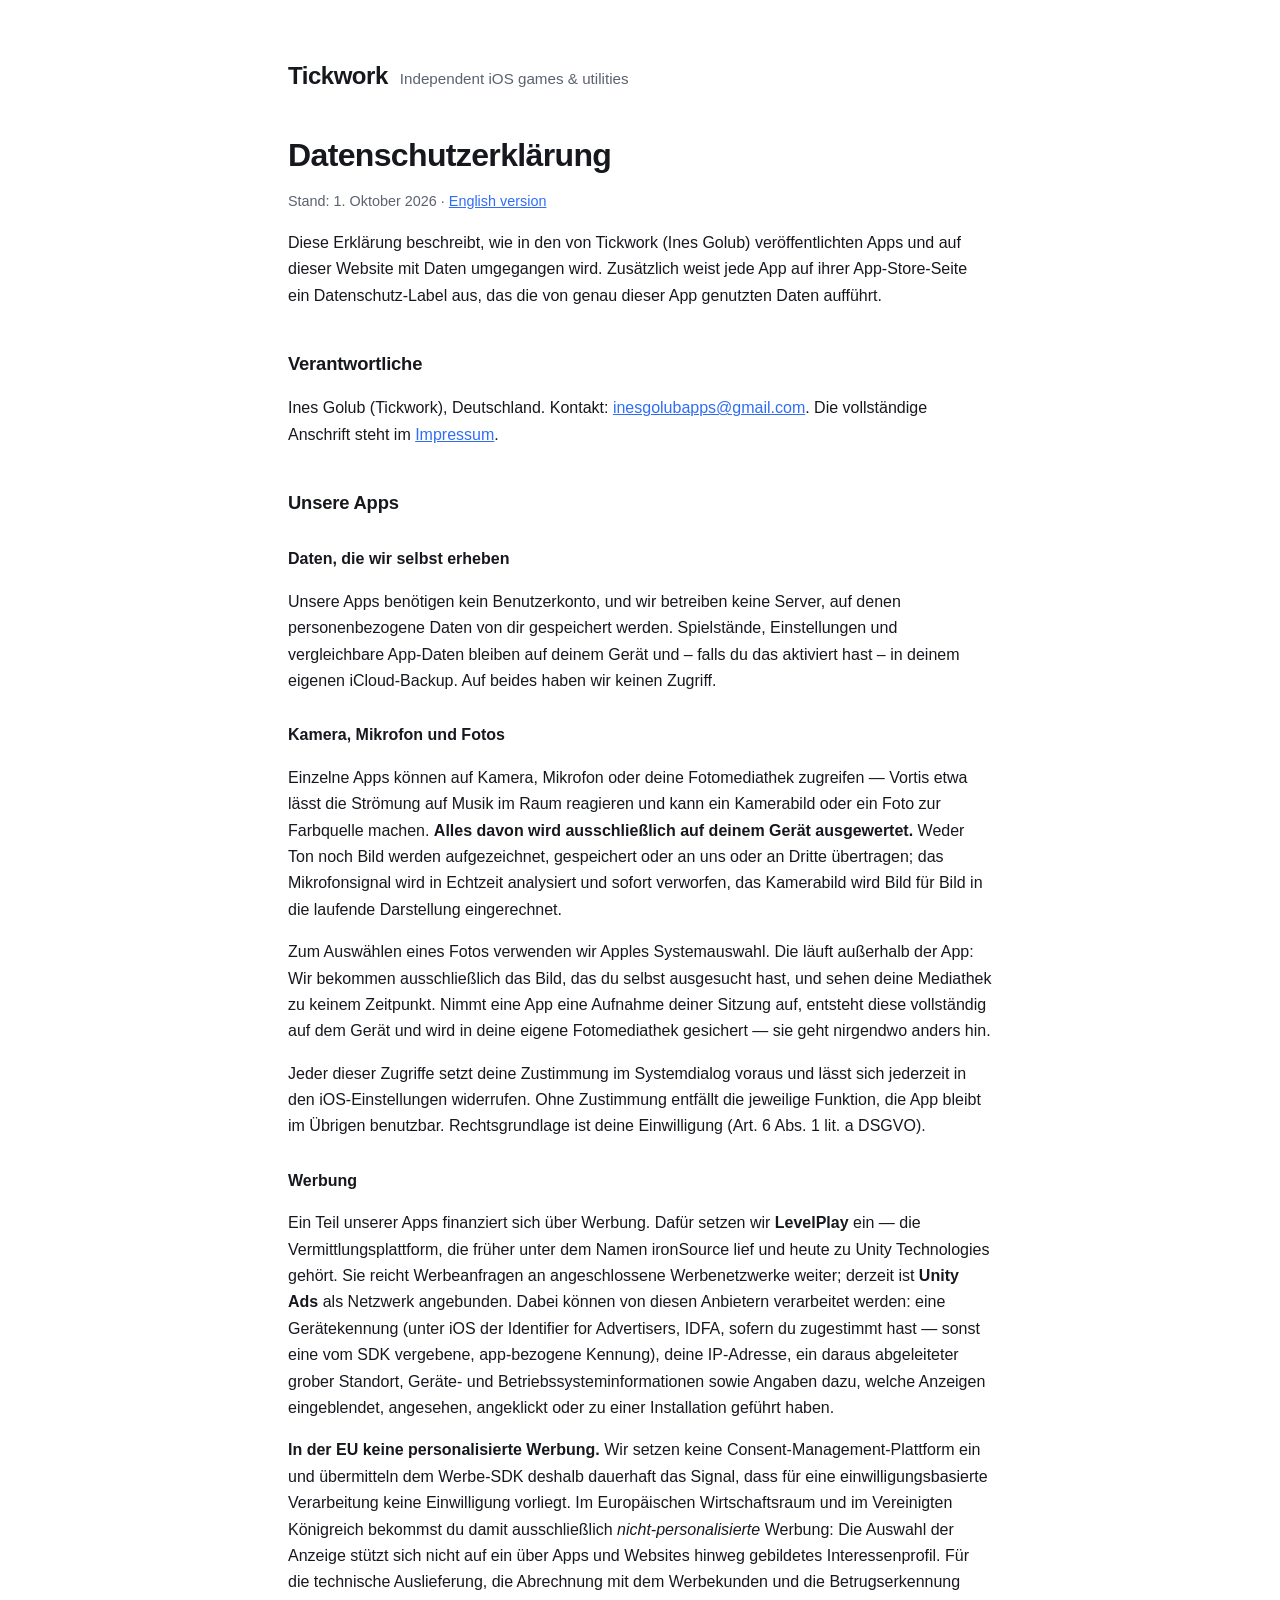
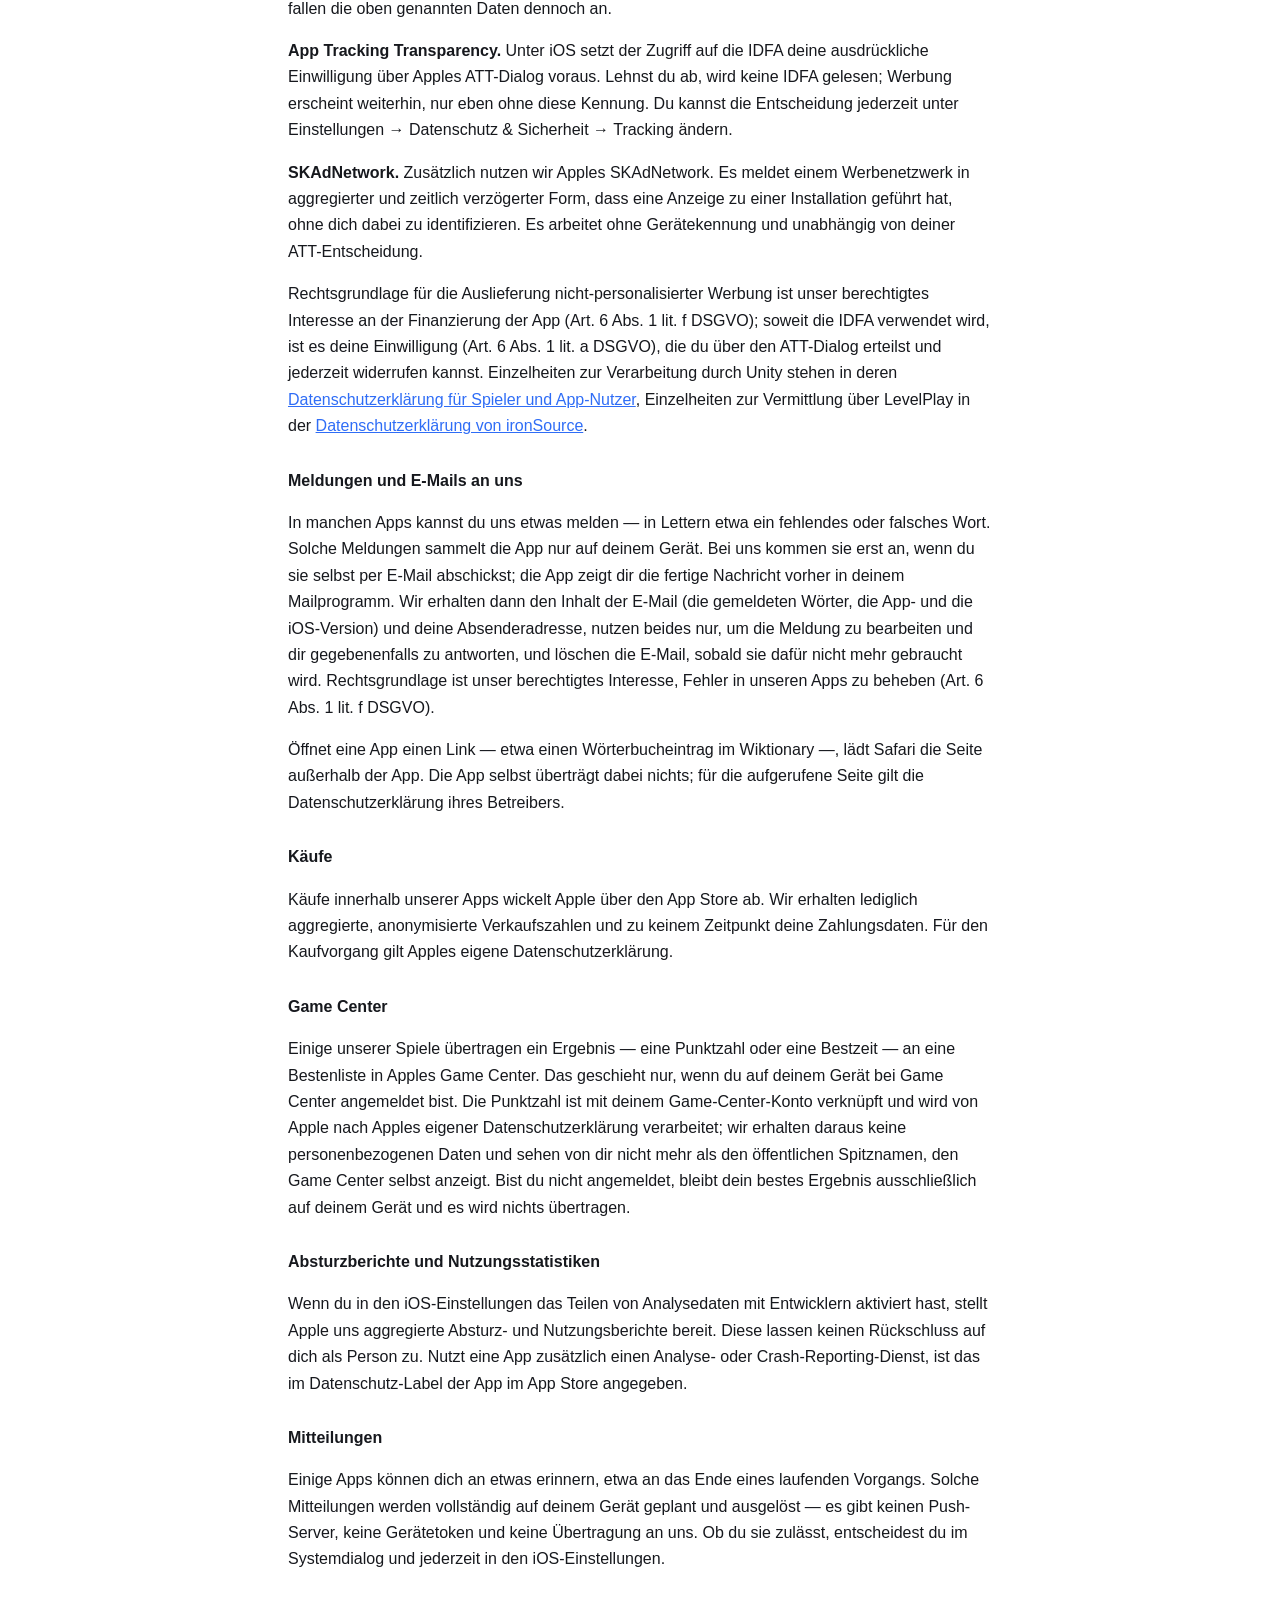
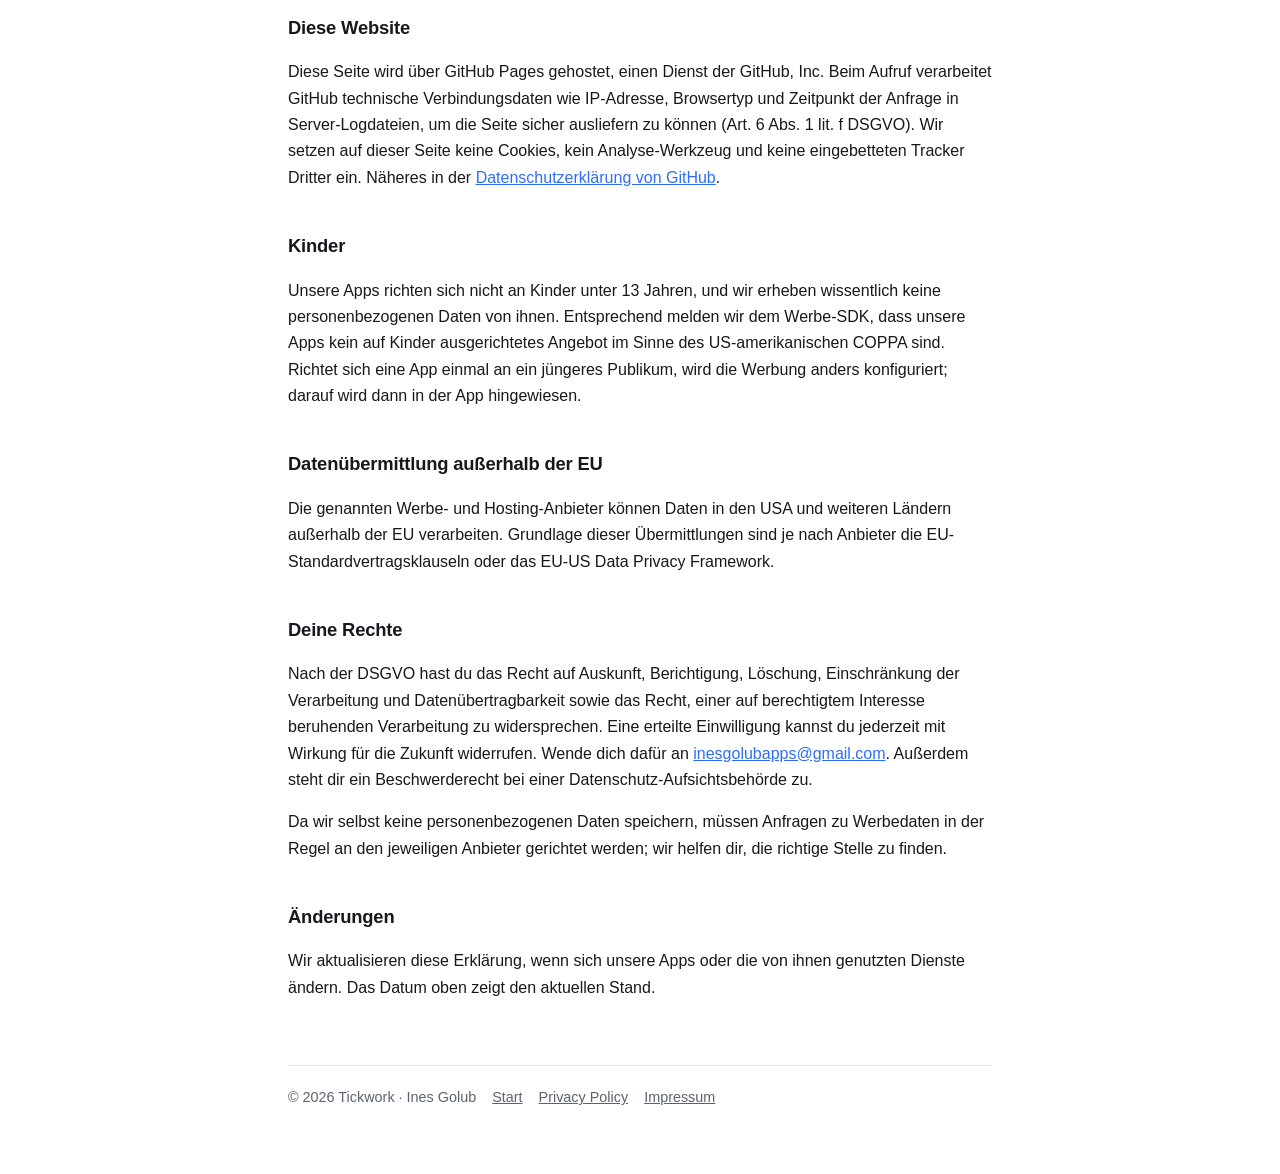
==== datenschutz.html @ ad18dad4 "Datenschutz: Strudel heisst im Store Vortis Co-Authored-By: Claude Opus 5.5 (1M context) <noreply@an" ====
<!DOCTYPE html>
<html lang="de">
<head>
<meta charset="utf-8">
<meta name="viewport" content="width=device-width, initial-scale=1">
<title>Datenschutzerklärung — Tickwork</title>
<meta name="description" content="Wie Tickwork-Apps und diese Website mit Daten umgehen.">
<link rel="stylesheet" href="style.css">
</head>
<body>
<div class="wrap">

  <header class="site">
    <a class="mark" href="/">Tickwork</a>
    <span class="tag">Independent iOS games &amp; utilities</span>
  </header>

  <h1>Datenschutzerklärung</h1>
  <p class="updated">Stand: 1. Oktober 2026 · <a href="privacy.html">English version</a></p>

  <p>Diese Erklärung beschreibt, wie in den von Tickwork (Ines Golub) veröffentlichten Apps und auf dieser Website mit Daten umgegangen wird. Zusätzlich weist jede App auf ihrer App-Store-Seite ein Datenschutz-Label aus, das die von genau dieser App genutzten Daten aufführt.</p>

  <h2>Verantwortliche</h2>
  <p>Ines Golub (Tickwork), Deutschland. Kontakt: <a href="mailto:inesgolubapps@gmail.com">inesgolubapps@gmail.com</a>. Die vollständige Anschrift steht im <a href="impressum.html">Impressum</a>.</p>

  <h2>Unsere Apps</h2>

  <h3>Daten, die wir selbst erheben</h3>
  <p>Unsere Apps benötigen kein Benutzerkonto, und wir betreiben keine Server, auf denen personenbezogene Daten von dir gespeichert werden. Spielstände, Einstellungen und vergleichbare App-Daten bleiben auf deinem Gerät und – falls du das aktiviert hast – in deinem eigenen iCloud-Backup. Auf beides haben wir keinen Zugriff.</p>

  <h3>Kamera, Mikrofon und Fotos</h3>
  <p>Einzelne Apps können auf Kamera, Mikrofon oder deine Fotomediathek zugreifen — Vortis etwa lässt die Strömung auf Musik im Raum reagieren und kann ein Kamerabild oder ein Foto zur Farbquelle machen. <strong>Alles davon wird ausschließlich auf deinem Gerät ausgewertet.</strong> Weder Ton noch Bild werden aufgezeichnet, gespeichert oder an uns oder an Dritte übertragen; das Mikrofonsignal wird in Echtzeit analysiert und sofort verworfen, das Kamerabild wird Bild für Bild in die laufende Darstellung eingerechnet.</p>
  <p>Zum Auswählen eines Fotos verwenden wir Apples Systemauswahl. Die läuft außerhalb der App: Wir bekommen ausschließlich das Bild, das du selbst ausgesucht hast, und sehen deine Mediathek zu keinem Zeitpunkt. Nimmt eine App eine Aufnahme deiner Sitzung auf, entsteht diese vollständig auf dem Gerät und wird in deine eigene Fotomediathek gesichert — sie geht nirgendwo anders hin.</p>
  <p>Jeder dieser Zugriffe setzt deine Zustimmung im Systemdialog voraus und lässt sich jederzeit in den iOS-Einstellungen widerrufen. Ohne Zustimmung entfällt die jeweilige Funktion, die App bleibt im Übrigen benutzbar. Rechtsgrundlage ist deine Einwilligung (Art. 6 Abs. 1 lit. a DSGVO).</p>

  <h3>Werbung</h3>
  <p>Ein Teil unserer Apps finanziert sich über Werbung. Dafür setzen wir <strong>LevelPlay</strong> ein — die Vermittlungsplattform, die früher unter dem Namen ironSource lief und heute zu Unity Technologies gehört. Sie reicht Werbeanfragen an angeschlossene Werbenetzwerke weiter; derzeit ist <strong>Unity Ads</strong> als Netzwerk angebunden. Dabei können von diesen Anbietern verarbeitet werden: eine Gerätekennung (unter iOS der Identifier for Advertisers, IDFA, sofern du zugestimmt hast — sonst eine vom SDK vergebene, app-bezogene Kennung), deine IP-Adresse, ein daraus abgeleiteter grober Standort, Geräte- und Betriebssysteminformationen sowie Angaben dazu, welche Anzeigen eingeblendet, angesehen, angeklickt oder zu einer Installation geführt haben.</p>
  <p><strong>In der EU keine personalisierte Werbung.</strong> Wir setzen keine Consent-Management-Plattform ein und übermitteln dem Werbe-SDK deshalb dauerhaft das Signal, dass für eine einwilligungsbasierte Verarbeitung keine Einwilligung vorliegt. Im Europäischen Wirtschaftsraum und im Vereinigten Königreich bekommst du damit ausschließlich <em>nicht-personalisierte</em> Werbung: Die Auswahl der Anzeige stützt sich nicht auf ein über Apps und Websites hinweg gebildetes Interessenprofil. Für die technische Auslieferung, die Abrechnung mit dem Werbekunden und die Betrugserkennung fallen die oben genannten Daten dennoch an.</p>
  <p><strong>App Tracking Transparency.</strong> Unter iOS setzt der Zugriff auf die IDFA deine ausdrückliche Einwilligung über Apples ATT-Dialog voraus. Lehnst du ab, wird keine IDFA gelesen; Werbung erscheint weiterhin, nur eben ohne diese Kennung. Du kannst die Entscheidung jederzeit unter Einstellungen → Datenschutz &amp; Sicherheit → Tracking ändern.</p>
  <p><strong>SKAdNetwork.</strong> Zusätzlich nutzen wir Apples SKAdNetwork. Es meldet einem Werbenetzwerk in aggregierter und zeitlich verzögerter Form, dass eine Anzeige zu einer Installation geführt hat, ohne dich dabei zu identifizieren. Es arbeitet ohne Gerätekennung und unabhängig von deiner ATT-Entscheidung.</p>
  <p>Rechtsgrundlage für die Auslieferung nicht-personalisierter Werbung ist unser berechtigtes Interesse an der Finanzierung der App (Art. 6 Abs. 1 lit. f DSGVO); soweit die IDFA verwendet wird, ist es deine Einwilligung (Art. 6 Abs. 1 lit. a DSGVO), die du über den ATT-Dialog erteilst und jederzeit widerrufen kannst. Einzelheiten zur Verarbeitung durch Unity stehen in deren <a href="https://unity.com/legal/game-player-and-app-user-privacy-policy" rel="noopener">Datenschutzerklärung für Spieler und App-Nutzer</a>, Einzelheiten zur Vermittlung über LevelPlay in der <a href="https://www.is.com/privacy-policy/" rel="noopener">Datenschutzerklärung von ironSource</a>.</p>

  <h3>Meldungen und E-Mails an uns</h3>
  <p>In manchen Apps kannst du uns etwas melden — in Lettern etwa ein fehlendes oder falsches Wort. Solche Meldungen sammelt die App nur auf deinem Gerät. Bei uns kommen sie erst an, wenn du sie selbst per E-Mail abschickst; die App zeigt dir die fertige Nachricht vorher in deinem Mailprogramm. Wir erhalten dann den Inhalt der E-Mail (die gemeldeten Wörter, die App- und die iOS-Version) und deine Absenderadresse, nutzen beides nur, um die Meldung zu bearbeiten und dir gegebenenfalls zu antworten, und löschen die E-Mail, sobald sie dafür nicht mehr gebraucht wird. Rechtsgrundlage ist unser berechtigtes Interesse, Fehler in unseren Apps zu beheben (Art. 6 Abs. 1 lit. f DSGVO).</p>
  <p>Öffnet eine App einen Link — etwa einen Wörterbucheintrag im Wiktionary —, lädt Safari die Seite außerhalb der App. Die App selbst überträgt dabei nichts; für die aufgerufene Seite gilt die Datenschutzerklärung ihres Betreibers.</p>

  <h3>Käufe</h3>
  <p>Käufe innerhalb unserer Apps wickelt Apple über den App Store ab. Wir erhalten lediglich aggregierte, anonymisierte Verkaufszahlen und zu keinem Zeitpunkt deine Zahlungsdaten. Für den Kaufvorgang gilt Apples eigene Datenschutzerklärung.</p>

  <h3>Game Center</h3>
  <p>Einige unserer Spiele übertragen ein Ergebnis — eine Punktzahl oder eine Bestzeit — an eine Bestenliste in Apples Game Center. Das geschieht nur, wenn du auf deinem Gerät bei Game Center angemeldet bist. Die Punktzahl ist mit deinem Game-Center-Konto verknüpft und wird von Apple nach Apples eigener Datenschutzerklärung verarbeitet; wir erhalten daraus keine personenbezogenen Daten und sehen von dir nicht mehr als den öffentlichen Spitznamen, den Game Center selbst anzeigt. Bist du nicht angemeldet, bleibt dein bestes Ergebnis ausschließlich auf deinem Gerät und es wird nichts übertragen.</p>

  <h3>Absturzberichte und Nutzungsstatistiken</h3>
  <p>Wenn du in den iOS-Einstellungen das Teilen von Analysedaten mit Entwicklern aktiviert hast, stellt Apple uns aggregierte Absturz- und Nutzungsberichte bereit. Diese lassen keinen Rückschluss auf dich als Person zu. Nutzt eine App zusätzlich einen Analyse- oder Crash-Reporting-Dienst, ist das im Datenschutz-Label der App im App Store angegeben.</p>

  <h3>Mitteilungen</h3>
  <p>Einige Apps können dich an etwas erinnern, etwa an das Ende eines laufenden Vorgangs. Solche Mitteilungen werden vollständig auf deinem Gerät geplant und ausgelöst — es gibt keinen Push-Server, keine Gerätetoken und keine Übertragung an uns. Ob du sie zulässt, entscheidest du im Systemdialog und jederzeit in den iOS-Einstellungen.</p>

  <h2>Diese Website</h2>
  <p>Diese Seite wird über GitHub Pages gehostet, einen Dienst der GitHub, Inc. Beim Aufruf verarbeitet GitHub technische Verbindungsdaten wie IP-Adresse, Browsertyp und Zeitpunkt der Anfrage in Server-Logdateien, um die Seite sicher ausliefern zu können (Art. 6 Abs. 1 lit. f DSGVO). Wir setzen auf dieser Seite keine Cookies, kein Analyse-Werkzeug und keine eingebetteten Tracker Dritter ein. Näheres in der <a href="https://docs.github.com/en/site-policy/privacy-policies/github-privacy-statement" rel="noopener">Datenschutzerklärung von GitHub</a>.</p>

  <h2>Kinder</h2>
  <p>Unsere Apps richten sich nicht an Kinder unter 13 Jahren, und wir erheben wissentlich keine personenbezogenen Daten von ihnen. Entsprechend melden wir dem Werbe-SDK, dass unsere Apps kein auf Kinder ausgerichtetes Angebot im Sinne des US-amerikanischen COPPA sind. Richtet sich eine App einmal an ein jüngeres Publikum, wird die Werbung anders konfiguriert; darauf wird dann in der App hingewiesen.</p>

  <h2>Datenübermittlung außerhalb der EU</h2>
  <p>Die genannten Werbe- und Hosting-Anbieter können Daten in den USA und weiteren Ländern außerhalb der EU verarbeiten. Grundlage dieser Übermittlungen sind je nach Anbieter die EU-Standardvertragsklauseln oder das EU-US Data Privacy Framework.</p>

  <h2>Deine Rechte</h2>
  <p>Nach der DSGVO hast du das Recht auf Auskunft, Berichtigung, Löschung, Einschränkung der Verarbeitung und Datenübertragbarkeit sowie das Recht, einer auf berechtigtem Interesse beruhenden Verarbeitung zu widersprechen. Eine erteilte Einwilligung kannst du jederzeit mit Wirkung für die Zukunft widerrufen. Wende dich dafür an <a href="mailto:inesgolubapps@gmail.com">inesgolubapps@gmail.com</a>. Außerdem steht dir ein Beschwerderecht bei einer Datenschutz-Aufsichtsbehörde zu.</p>
  <p>Da wir selbst keine personenbezogenen Daten speichern, müssen Anfragen zu Werbedaten in der Regel an den jeweiligen Anbieter gerichtet werden; wir helfen dir, die richtige Stelle zu finden.</p>

  <h2>Änderungen</h2>
  <p>Wir aktualisieren diese Erklärung, wenn sich unsere Apps oder die von ihnen genutzten Dienste ändern. Das Datum oben zeigt den aktuellen Stand.</p>

  <footer class="site">
    <span>© 2026 Tickwork · Ines Golub</span>
    <a href="index.html">Start</a>
    <a href="privacy.html">Privacy Policy</a>
    <a href="impressum.html">Impressum</a>
  </footer>

</div>
</body>
</html>
---- style.css ----
:root {
  --bg: #ffffff;
  --fg: #16181d;
  --muted: #5c6270;
  --line: #e3e6ec;
  --accent: #2f6df6;
  --card: #f7f8fa;
}

@media (prefers-color-scheme: dark) {
  :root {
    --bg: #101216;
    --fg: #e8eaef;
    --muted: #9aa1b0;
    --line: #262a33;
    --accent: #7aa2ff;
    --card: #171a20;
  }
}

* { box-sizing: border-box; }

html { -webkit-text-size-adjust: 100%; }

body {
  margin: 0;
  padding: 0 1.25rem;
  background: var(--bg);
  color: var(--fg);
  font: 16px/1.65 -apple-system, BlinkMacSystemFont, "Segoe UI", Roboto, Helvetica, Arial, sans-serif;
}

.wrap {
  max-width: 44rem;
  margin: 0 auto;
  padding: 3.5rem 0 4rem;
}

header.site {
  display: flex;
  align-items: baseline;
  gap: 0.75rem;
  flex-wrap: wrap;
  margin-bottom: 2.5rem;
}

header.site .mark {
  font-size: 1.5rem;
  font-weight: 650;
  letter-spacing: -0.02em;
  text-decoration: none;
  color: var(--fg);
}

header.site .tag {
  color: var(--muted);
  font-size: 0.95rem;
}

h1 {
  font-size: 2rem;
  line-height: 1.2;
  letter-spacing: -0.02em;
  margin: 0 0 1rem;
}

h2 {
  font-size: 1.15rem;
  letter-spacing: -0.01em;
  margin: 2.5rem 0 0.75rem;
}

h3 {
  font-size: 1rem;
  margin: 1.75rem 0 0.5rem;
}

p, li { color: var(--fg); }

.lead {
  font-size: 1.1rem;
  color: var(--muted);
  margin: 0 0 2rem;
}

a { color: var(--accent); }

.card {
  background: var(--card);
  border: 1px solid var(--line);
  border-radius: 12px;
  padding: 1.1rem 1.25rem;
  margin: 1rem 0;
}

.card p:last-child { margin-bottom: 0; }
.card p:first-child { margin-top: 0; }

dl.meta { margin: 0; }
dl.meta dt { color: var(--muted); font-size: 0.85rem; margin-top: 0.75rem; }
dl.meta dt:first-child { margin-top: 0; }
dl.meta dd { margin: 0.1rem 0 0; }

footer.site {
  margin-top: 4rem;
  padding-top: 1.25rem;
  border-top: 1px solid var(--line);
  color: var(--muted);
  font-size: 0.9rem;
  display: flex;
  gap: 1rem;
  flex-wrap: wrap;
}

footer.site a { color: var(--muted); }

.updated { color: var(--muted); font-size: 0.9rem; }

@media (max-width: 480px) {
  .wrap { padding-top: 2.5rem; }
  h1 { font-size: 1.6rem; }
}
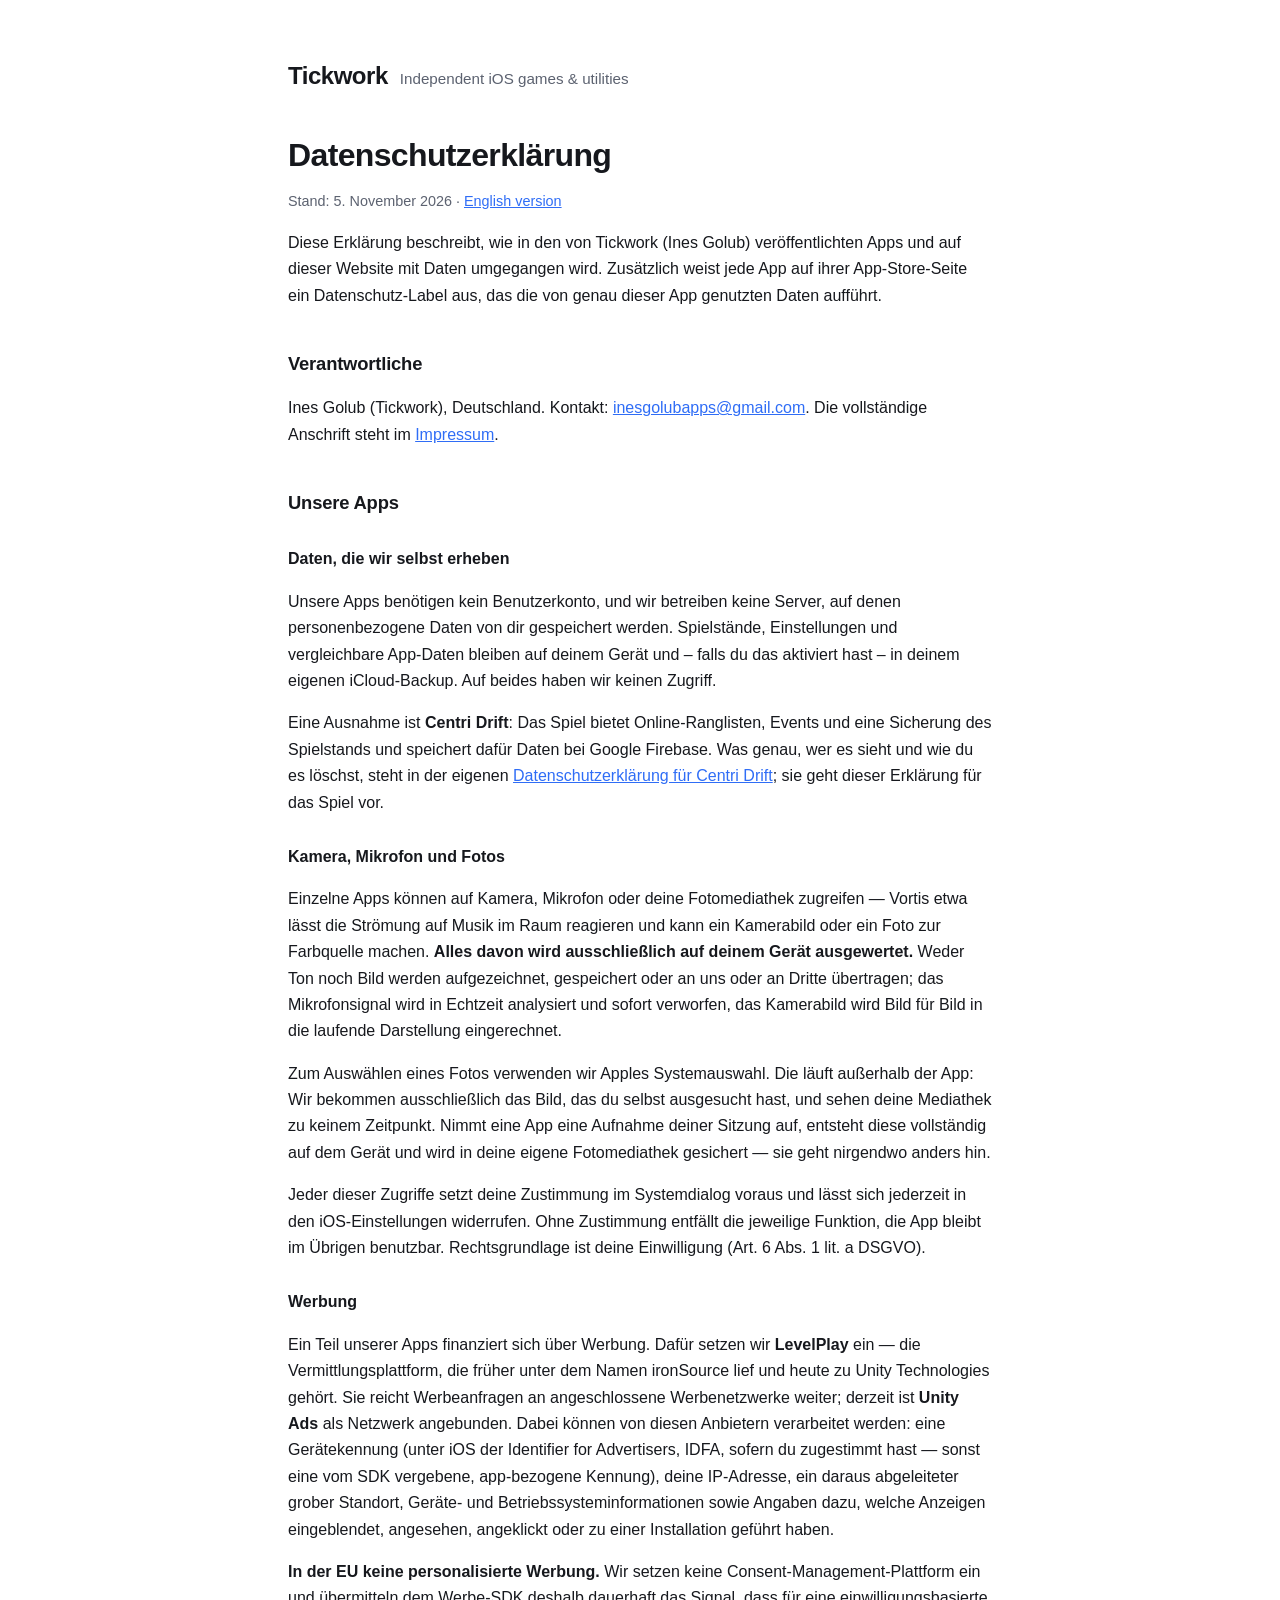
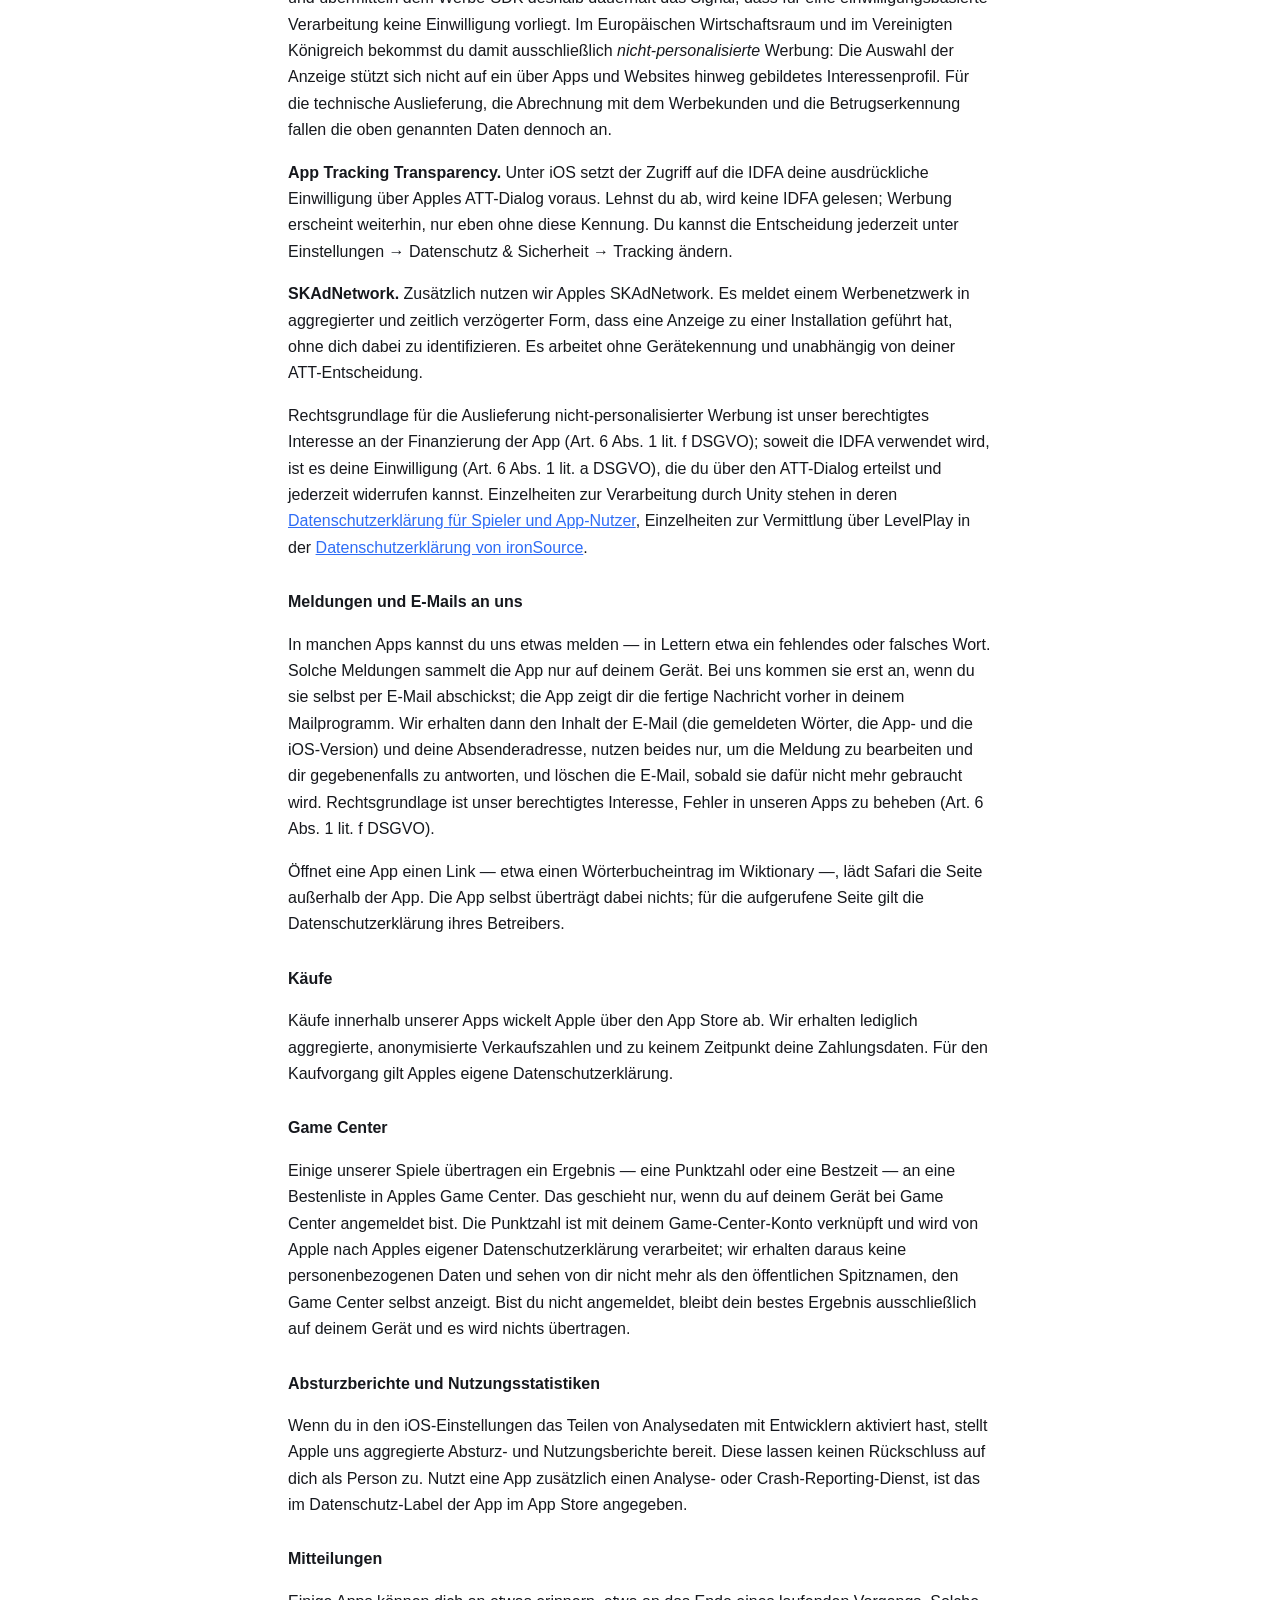
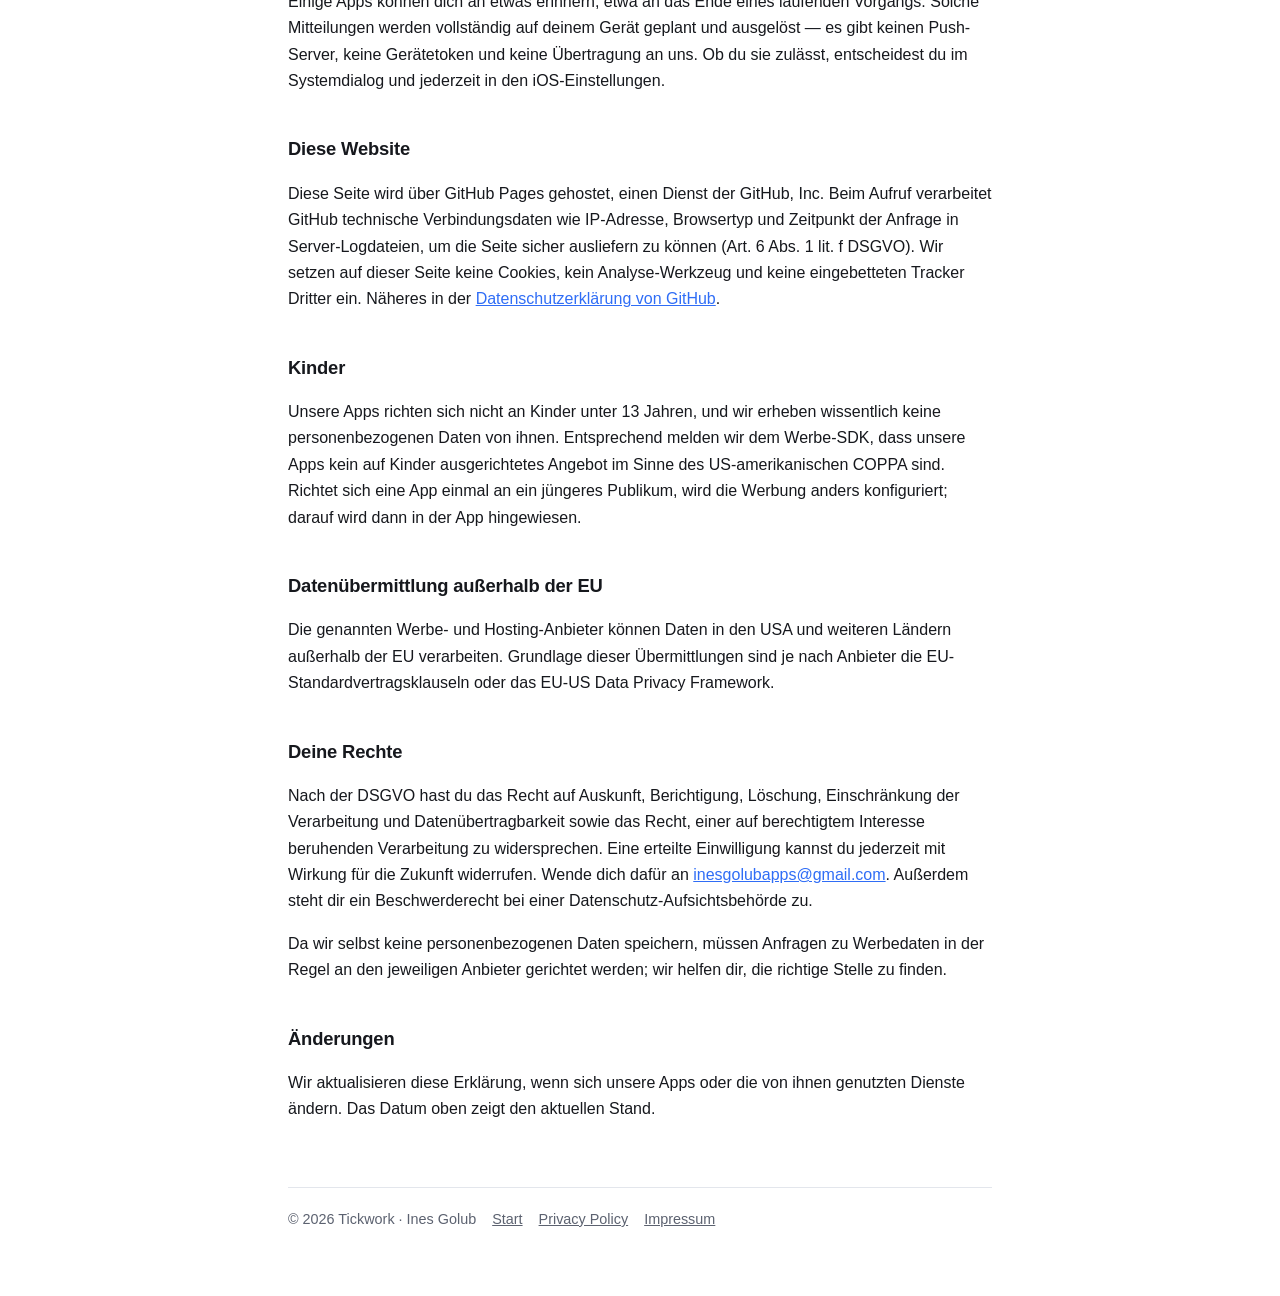
==== commit acb74b56: "Centri Drift: Datenschutz und Support (DE + EN), Links auf Start und allgemeinem Datenschutz Co-Auth" ====
--- a/datenschutz.html
+++ b/datenschutz.html
@@ -16,7 +16,7 @@
   </header>
 
   <h1>Datenschutzerklärung</h1>
-  <p class="updated">Stand: 1. Oktober 2026 · <a href="privacy.html">English version</a></p>
+  <p class="updated">Stand: 5. November 2026 · <a href="privacy.html">English version</a></p>
 
   <p>Diese Erklärung beschreibt, wie in den von Tickwork (Ines Golub) veröffentlichten Apps und auf dieser Website mit Daten umgegangen wird. Zusätzlich weist jede App auf ihrer App-Store-Seite ein Datenschutz-Label aus, das die von genau dieser App genutzten Daten aufführt.</p>
 
@@ -27,6 +27,7 @@
 
   <h3>Daten, die wir selbst erheben</h3>
   <p>Unsere Apps benötigen kein Benutzerkonto, und wir betreiben keine Server, auf denen personenbezogene Daten von dir gespeichert werden. Spielstände, Einstellungen und vergleichbare App-Daten bleiben auf deinem Gerät und – falls du das aktiviert hast – in deinem eigenen iCloud-Backup. Auf beides haben wir keinen Zugriff.</p>
+  <p>Eine Ausnahme ist <strong>Centri Drift</strong>: Das Spiel bietet Online-Ranglisten, Events und eine Sicherung des Spielstands und speichert dafür Daten bei Google Firebase. Was genau, wer es sieht und wie du es löschst, steht in der eigenen <a href="centri-drift/datenschutz.html">Datenschutzerklärung für Centri Drift</a>; sie geht dieser Erklärung für das Spiel vor.</p>
 
   <h3>Kamera, Mikrofon und Fotos</h3>
   <p>Einzelne Apps können auf Kamera, Mikrofon oder deine Fotomediathek zugreifen — Vortis etwa lässt die Strömung auf Musik im Raum reagieren und kann ein Kamerabild oder ein Foto zur Farbquelle machen. <strong>Alles davon wird ausschließlich auf deinem Gerät ausgewertet.</strong> Weder Ton noch Bild werden aufgezeichnet, gespeichert oder an uns oder an Dritte übertragen; das Mikrofonsignal wird in Echtzeit analysiert und sofort verworfen, das Kamerabild wird Bild für Bild in die laufende Darstellung eingerechnet.</p>
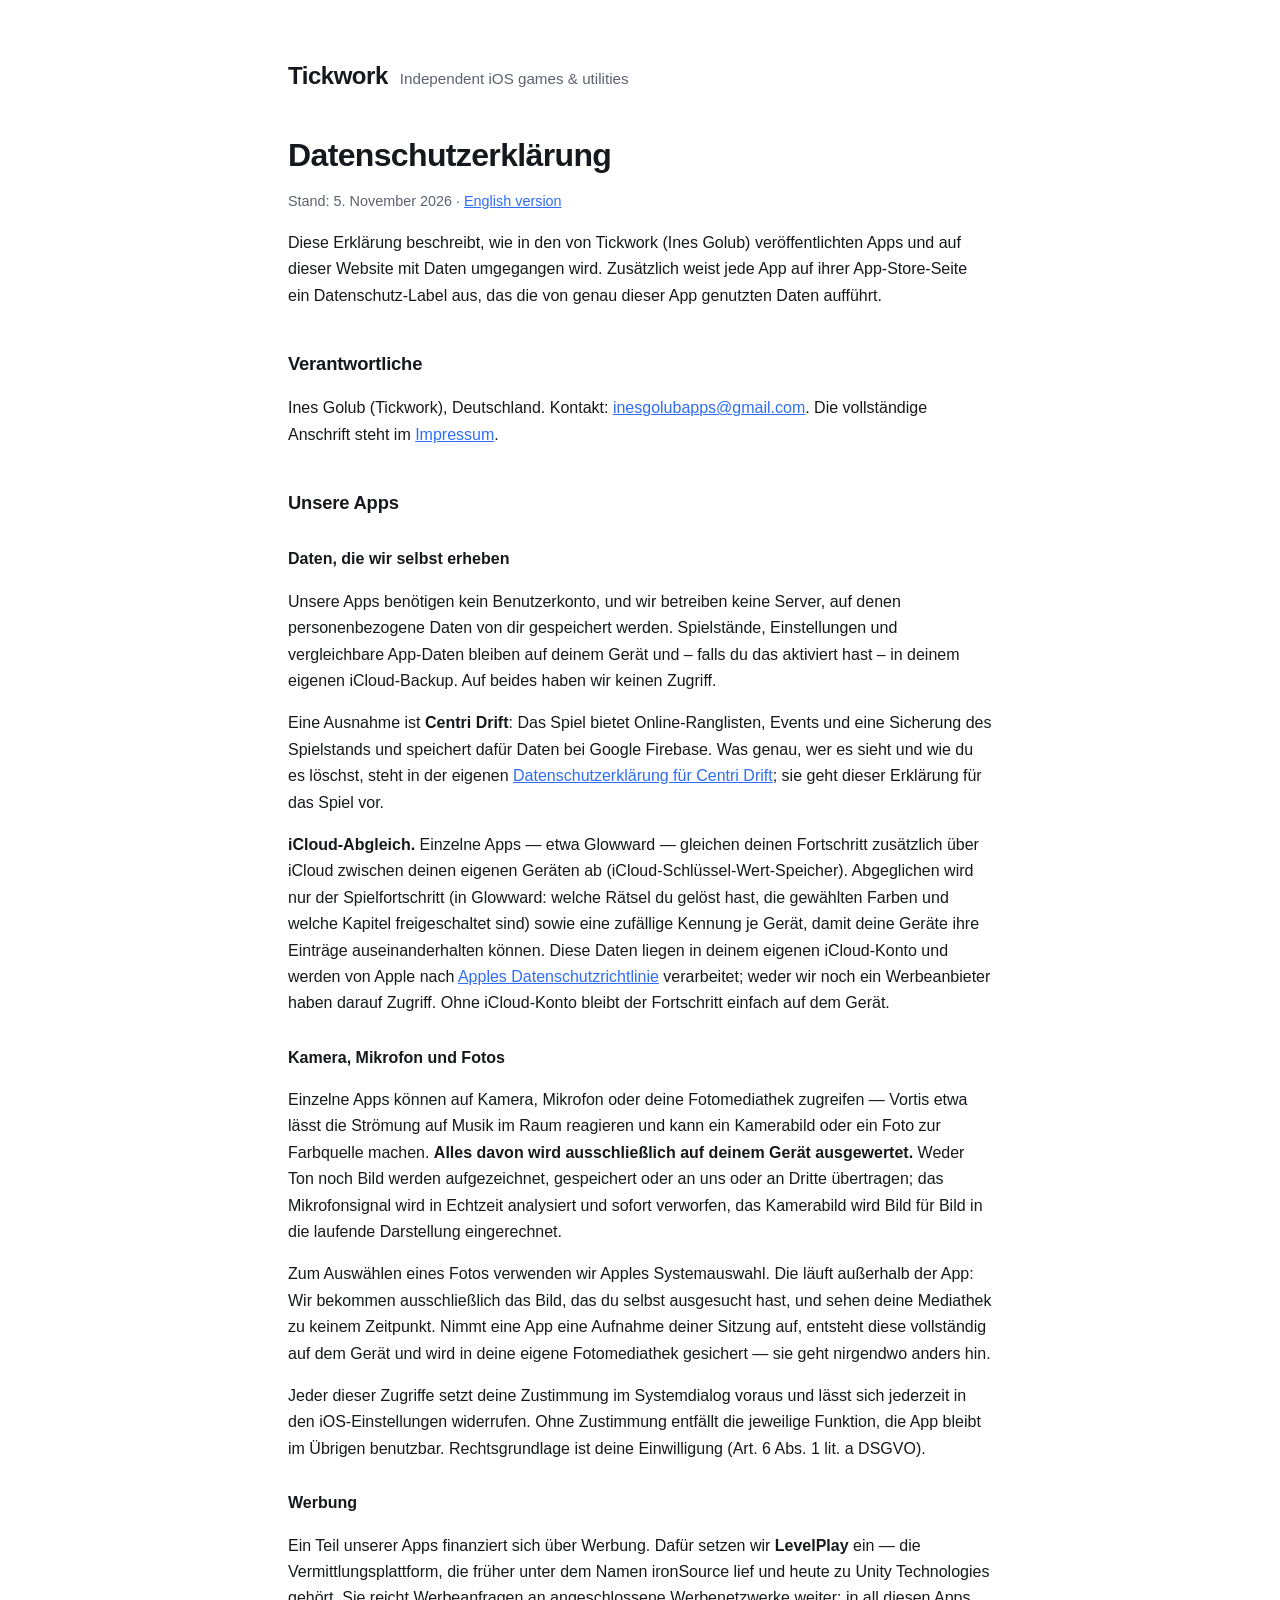
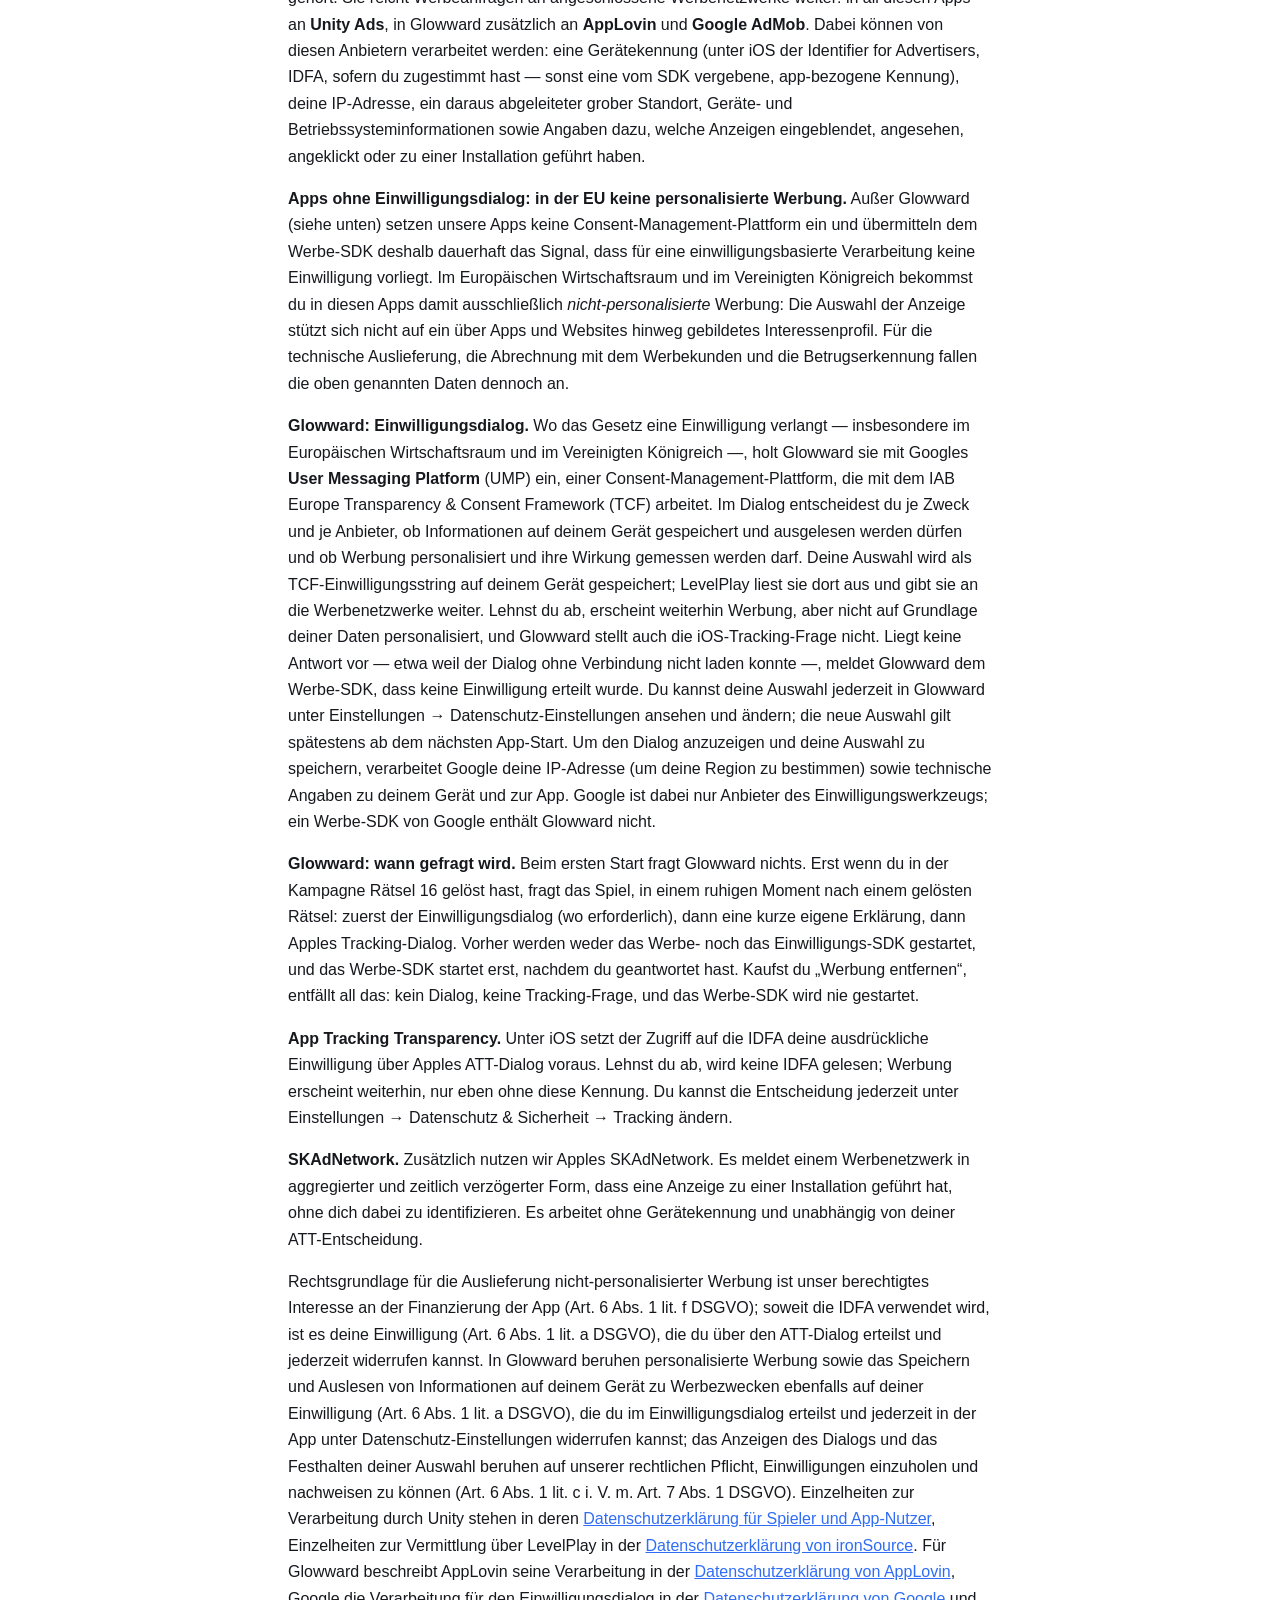
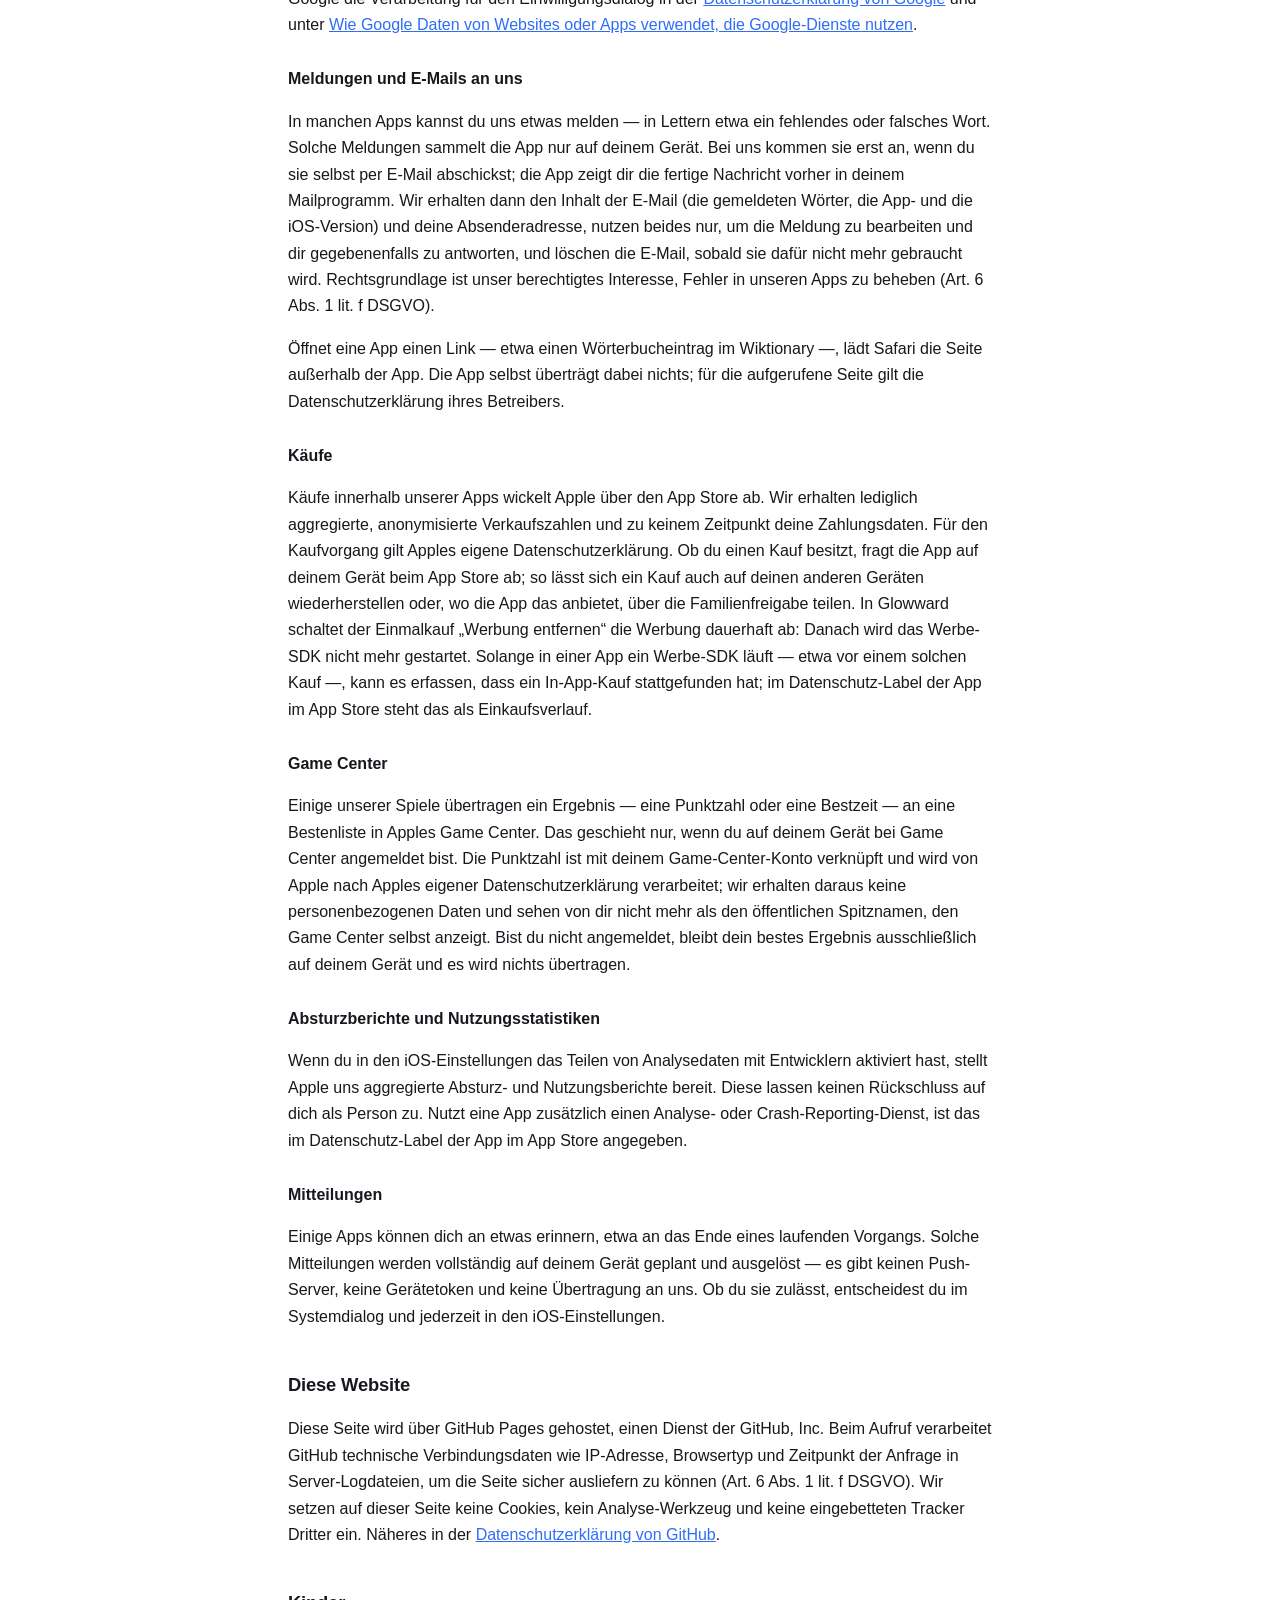
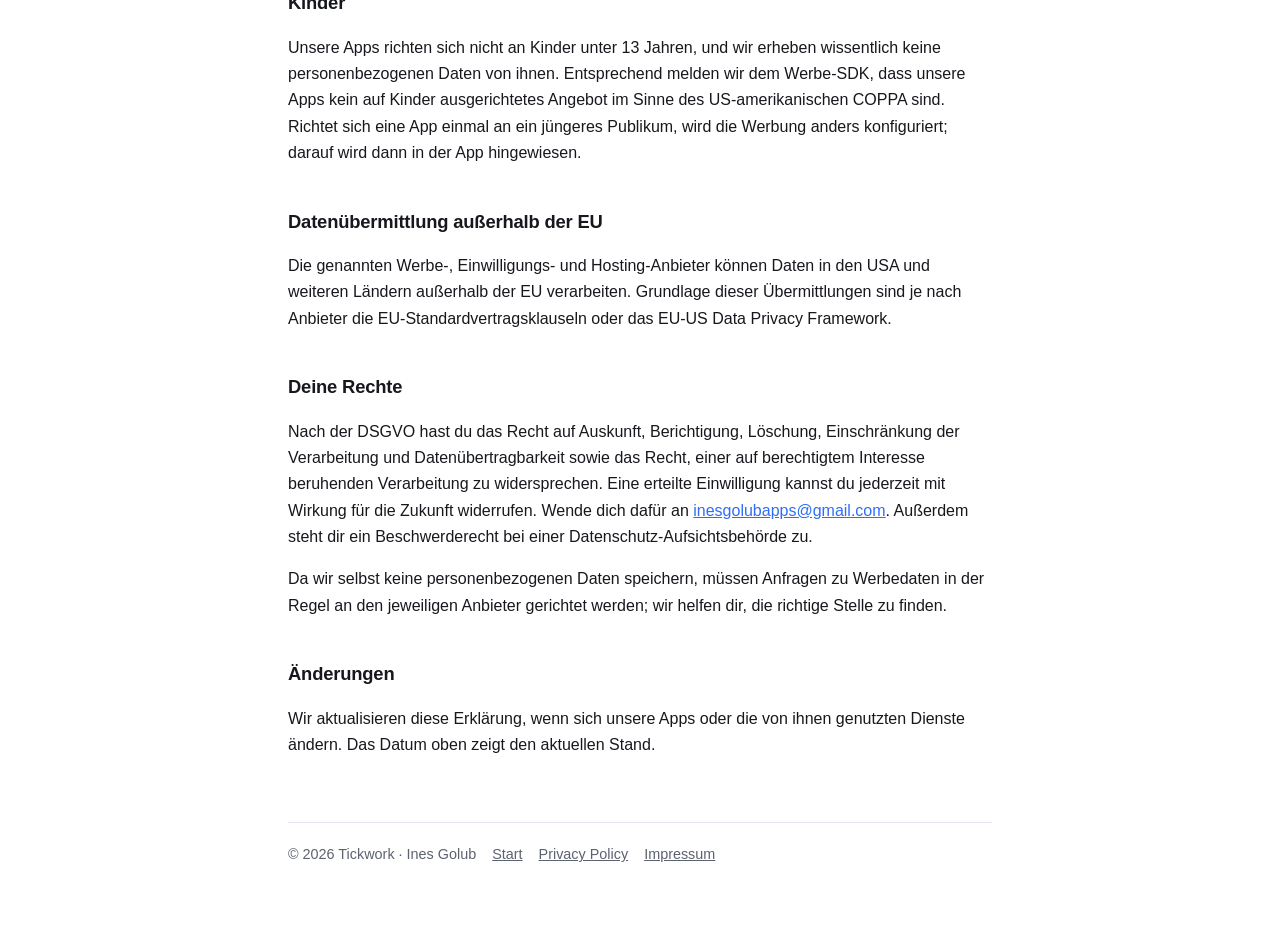
==== commit 00029831: "Datenschutz: Glowward mit Einwilligungsdialog, AppLovin, AdMob und iCloud-Abgleich Nennt Google AdMo" ====
--- a/datenschutz.html
+++ b/datenschutz.html
@@ -28,6 +28,7 @@
   <h3>Daten, die wir selbst erheben</h3>
   <p>Unsere Apps benötigen kein Benutzerkonto, und wir betreiben keine Server, auf denen personenbezogene Daten von dir gespeichert werden. Spielstände, Einstellungen und vergleichbare App-Daten bleiben auf deinem Gerät und – falls du das aktiviert hast – in deinem eigenen iCloud-Backup. Auf beides haben wir keinen Zugriff.</p>
   <p>Eine Ausnahme ist <strong>Centri Drift</strong>: Das Spiel bietet Online-Ranglisten, Events und eine Sicherung des Spielstands und speichert dafür Daten bei Google Firebase. Was genau, wer es sieht und wie du es löschst, steht in der eigenen <a href="centri-drift/datenschutz.html">Datenschutzerklärung für Centri Drift</a>; sie geht dieser Erklärung für das Spiel vor.</p>
+  <p><strong>iCloud-Abgleich.</strong> Einzelne Apps — etwa Glowward — gleichen deinen Fortschritt zusätzlich über iCloud zwischen deinen eigenen Geräten ab (iCloud-Schlüssel-Wert-Speicher). Abgeglichen wird nur der Spielfortschritt (in Glowward: welche Rätsel du gelöst hast, die gewählten Farben und welche Kapitel freigeschaltet sind) sowie eine zufällige Kennung je Gerät, damit deine Geräte ihre Einträge auseinanderhalten können. Diese Daten liegen in deinem eigenen iCloud-Konto und werden von Apple nach <a href="https://www.apple.com/legal/privacy/de-ww/" rel="noopener">Apples Datenschutzrichtlinie</a> verarbeitet; weder wir noch ein Werbeanbieter haben darauf Zugriff. Ohne iCloud-Konto bleibt der Fortschritt einfach auf dem Gerät.</p>
 
   <h3>Kamera, Mikrofon und Fotos</h3>
   <p>Einzelne Apps können auf Kamera, Mikrofon oder deine Fotomediathek zugreifen — Vortis etwa lässt die Strömung auf Musik im Raum reagieren und kann ein Kamerabild oder ein Foto zur Farbquelle machen. <strong>Alles davon wird ausschließlich auf deinem Gerät ausgewertet.</strong> Weder Ton noch Bild werden aufgezeichnet, gespeichert oder an uns oder an Dritte übertragen; das Mikrofonsignal wird in Echtzeit analysiert und sofort verworfen, das Kamerabild wird Bild für Bild in die laufende Darstellung eingerechnet.</p>
@@ -35,18 +36,20 @@
   <p>Jeder dieser Zugriffe setzt deine Zustimmung im Systemdialog voraus und lässt sich jederzeit in den iOS-Einstellungen widerrufen. Ohne Zustimmung entfällt die jeweilige Funktion, die App bleibt im Übrigen benutzbar. Rechtsgrundlage ist deine Einwilligung (Art. 6 Abs. 1 lit. a DSGVO).</p>
 
   <h3>Werbung</h3>
-  <p>Ein Teil unserer Apps finanziert sich über Werbung. Dafür setzen wir <strong>LevelPlay</strong> ein — die Vermittlungsplattform, die früher unter dem Namen ironSource lief und heute zu Unity Technologies gehört. Sie reicht Werbeanfragen an angeschlossene Werbenetzwerke weiter; derzeit ist <strong>Unity Ads</strong> als Netzwerk angebunden. Dabei können von diesen Anbietern verarbeitet werden: eine Gerätekennung (unter iOS der Identifier for Advertisers, IDFA, sofern du zugestimmt hast — sonst eine vom SDK vergebene, app-bezogene Kennung), deine IP-Adresse, ein daraus abgeleiteter grober Standort, Geräte- und Betriebssysteminformationen sowie Angaben dazu, welche Anzeigen eingeblendet, angesehen, angeklickt oder zu einer Installation geführt haben.</p>
-  <p><strong>In der EU keine personalisierte Werbung.</strong> Wir setzen keine Consent-Management-Plattform ein und übermitteln dem Werbe-SDK deshalb dauerhaft das Signal, dass für eine einwilligungsbasierte Verarbeitung keine Einwilligung vorliegt. Im Europäischen Wirtschaftsraum und im Vereinigten Königreich bekommst du damit ausschließlich <em>nicht-personalisierte</em> Werbung: Die Auswahl der Anzeige stützt sich nicht auf ein über Apps und Websites hinweg gebildetes Interessenprofil. Für die technische Auslieferung, die Abrechnung mit dem Werbekunden und die Betrugserkennung fallen die oben genannten Daten dennoch an.</p>
+  <p>Ein Teil unserer Apps finanziert sich über Werbung. Dafür setzen wir <strong>LevelPlay</strong> ein — die Vermittlungsplattform, die früher unter dem Namen ironSource lief und heute zu Unity Technologies gehört. Sie reicht Werbeanfragen an angeschlossene Werbenetzwerke weiter: in all diesen Apps an <strong>Unity Ads</strong>, in Glowward zusätzlich an <strong>AppLovin</strong> und <strong>Google AdMob</strong>. Dabei können von diesen Anbietern verarbeitet werden: eine Gerätekennung (unter iOS der Identifier for Advertisers, IDFA, sofern du zugestimmt hast — sonst eine vom SDK vergebene, app-bezogene Kennung), deine IP-Adresse, ein daraus abgeleiteter grober Standort, Geräte- und Betriebssysteminformationen sowie Angaben dazu, welche Anzeigen eingeblendet, angesehen, angeklickt oder zu einer Installation geführt haben.</p>
+  <p><strong>Apps ohne Einwilligungsdialog: in der EU keine personalisierte Werbung.</strong> Außer Glowward (siehe unten) setzen unsere Apps keine Consent-Management-Plattform ein und übermitteln dem Werbe-SDK deshalb dauerhaft das Signal, dass für eine einwilligungsbasierte Verarbeitung keine Einwilligung vorliegt. Im Europäischen Wirtschaftsraum und im Vereinigten Königreich bekommst du in diesen Apps damit ausschließlich <em>nicht-personalisierte</em> Werbung: Die Auswahl der Anzeige stützt sich nicht auf ein über Apps und Websites hinweg gebildetes Interessenprofil. Für die technische Auslieferung, die Abrechnung mit dem Werbekunden und die Betrugserkennung fallen die oben genannten Daten dennoch an.</p>
+  <p><strong>Glowward: Einwilligungsdialog.</strong> Wo das Gesetz eine Einwilligung verlangt — insbesondere im Europäischen Wirtschaftsraum und im Vereinigten Königreich —, holt Glowward sie mit Googles <strong>User Messaging Platform</strong> (UMP) ein, einer Consent-Management-Plattform, die mit dem IAB Europe Transparency &amp; Consent Framework (TCF) arbeitet. Im Dialog entscheidest du je Zweck und je Anbieter, ob Informationen auf deinem Gerät gespeichert und ausgelesen werden dürfen und ob Werbung personalisiert und ihre Wirkung gemessen werden darf. Deine Auswahl wird als TCF-Einwilligungsstring auf deinem Gerät gespeichert; LevelPlay liest sie dort aus und gibt sie an die Werbenetzwerke weiter. Lehnst du ab, erscheint weiterhin Werbung, aber nicht auf Grundlage deiner Daten personalisiert, und Glowward stellt auch die iOS-Tracking-Frage nicht. Liegt keine Antwort vor — etwa weil der Dialog ohne Verbindung nicht laden konnte —, meldet Glowward dem Werbe-SDK, dass keine Einwilligung erteilt wurde. Du kannst deine Auswahl jederzeit in Glowward unter Einstellungen → Datenschutz-Einstellungen ansehen und ändern; die neue Auswahl gilt spätestens ab dem nächsten App-Start. Um den Dialog anzuzeigen und deine Auswahl zu speichern, verarbeitet Google deine IP-Adresse (um deine Region zu bestimmen) sowie technische Angaben zu deinem Gerät und zur App. Google ist dabei nur Anbieter des Einwilligungswerkzeugs; ein Werbe-SDK von Google enthält Glowward nicht.</p>
+  <p><strong>Glowward: wann gefragt wird.</strong> Beim ersten Start fragt Glowward nichts. Erst wenn du in der Kampagne Rätsel 16 gelöst hast, fragt das Spiel, in einem ruhigen Moment nach einem gelösten Rätsel: zuerst der Einwilligungsdialog (wo erforderlich), dann eine kurze eigene Erklärung, dann Apples Tracking-Dialog. Vorher werden weder das Werbe- noch das Einwilligungs-SDK gestartet, und das Werbe-SDK startet erst, nachdem du geantwortet hast. Kaufst du „Werbung entfernen“, entfällt all das: kein Dialog, keine Tracking-Frage, und das Werbe-SDK wird nie gestartet.</p>
   <p><strong>App Tracking Transparency.</strong> Unter iOS setzt der Zugriff auf die IDFA deine ausdrückliche Einwilligung über Apples ATT-Dialog voraus. Lehnst du ab, wird keine IDFA gelesen; Werbung erscheint weiterhin, nur eben ohne diese Kennung. Du kannst die Entscheidung jederzeit unter Einstellungen → Datenschutz &amp; Sicherheit → Tracking ändern.</p>
   <p><strong>SKAdNetwork.</strong> Zusätzlich nutzen wir Apples SKAdNetwork. Es meldet einem Werbenetzwerk in aggregierter und zeitlich verzögerter Form, dass eine Anzeige zu einer Installation geführt hat, ohne dich dabei zu identifizieren. Es arbeitet ohne Gerätekennung und unabhängig von deiner ATT-Entscheidung.</p>
-  <p>Rechtsgrundlage für die Auslieferung nicht-personalisierter Werbung ist unser berechtigtes Interesse an der Finanzierung der App (Art. 6 Abs. 1 lit. f DSGVO); soweit die IDFA verwendet wird, ist es deine Einwilligung (Art. 6 Abs. 1 lit. a DSGVO), die du über den ATT-Dialog erteilst und jederzeit widerrufen kannst. Einzelheiten zur Verarbeitung durch Unity stehen in deren <a href="https://unity.com/legal/game-player-and-app-user-privacy-policy" rel="noopener">Datenschutzerklärung für Spieler und App-Nutzer</a>, Einzelheiten zur Vermittlung über LevelPlay in der <a href="https://www.is.com/privacy-policy/" rel="noopener">Datenschutzerklärung von ironSource</a>.</p>
+  <p>Rechtsgrundlage für die Auslieferung nicht-personalisierter Werbung ist unser berechtigtes Interesse an der Finanzierung der App (Art. 6 Abs. 1 lit. f DSGVO); soweit die IDFA verwendet wird, ist es deine Einwilligung (Art. 6 Abs. 1 lit. a DSGVO), die du über den ATT-Dialog erteilst und jederzeit widerrufen kannst. In Glowward beruhen personalisierte Werbung sowie das Speichern und Auslesen von Informationen auf deinem Gerät zu Werbezwecken ebenfalls auf deiner Einwilligung (Art. 6 Abs. 1 lit. a DSGVO), die du im Einwilligungsdialog erteilst und jederzeit in der App unter Datenschutz-Einstellungen widerrufen kannst; das Anzeigen des Dialogs und das Festhalten deiner Auswahl beruhen auf unserer rechtlichen Pflicht, Einwilligungen einzuholen und nachweisen zu können (Art. 6 Abs. 1 lit. c i. V. m. Art. 7 Abs. 1 DSGVO). Einzelheiten zur Verarbeitung durch Unity stehen in deren <a href="https://unity.com/legal/game-player-and-app-user-privacy-policy" rel="noopener">Datenschutzerklärung für Spieler und App-Nutzer</a>, Einzelheiten zur Vermittlung über LevelPlay in der <a href="https://www.is.com/privacy-policy/" rel="noopener">Datenschutzerklärung von ironSource</a>. Für Glowward beschreibt AppLovin seine Verarbeitung in der <a href="https://legal.applovin.com/privacy/" rel="noopener">Datenschutzerklärung von AppLovin</a>, Google die Verarbeitung für den Einwilligungsdialog in der <a href="https://policies.google.com/privacy?hl=de" rel="noopener">Datenschutzerklärung von Google</a> und unter <a href="https://policies.google.com/technologies/partner-sites?hl=de" rel="noopener">Wie Google Daten von Websites oder Apps verwendet, die Google-Dienste nutzen</a>.</p>
 
   <h3>Meldungen und E-Mails an uns</h3>
   <p>In manchen Apps kannst du uns etwas melden — in Lettern etwa ein fehlendes oder falsches Wort. Solche Meldungen sammelt die App nur auf deinem Gerät. Bei uns kommen sie erst an, wenn du sie selbst per E-Mail abschickst; die App zeigt dir die fertige Nachricht vorher in deinem Mailprogramm. Wir erhalten dann den Inhalt der E-Mail (die gemeldeten Wörter, die App- und die iOS-Version) und deine Absenderadresse, nutzen beides nur, um die Meldung zu bearbeiten und dir gegebenenfalls zu antworten, und löschen die E-Mail, sobald sie dafür nicht mehr gebraucht wird. Rechtsgrundlage ist unser berechtigtes Interesse, Fehler in unseren Apps zu beheben (Art. 6 Abs. 1 lit. f DSGVO).</p>
   <p>Öffnet eine App einen Link — etwa einen Wörterbucheintrag im Wiktionary —, lädt Safari die Seite außerhalb der App. Die App selbst überträgt dabei nichts; für die aufgerufene Seite gilt die Datenschutzerklärung ihres Betreibers.</p>
 
   <h3>Käufe</h3>
-  <p>Käufe innerhalb unserer Apps wickelt Apple über den App Store ab. Wir erhalten lediglich aggregierte, anonymisierte Verkaufszahlen und zu keinem Zeitpunkt deine Zahlungsdaten. Für den Kaufvorgang gilt Apples eigene Datenschutzerklärung.</p>
+  <p>Käufe innerhalb unserer Apps wickelt Apple über den App Store ab. Wir erhalten lediglich aggregierte, anonymisierte Verkaufszahlen und zu keinem Zeitpunkt deine Zahlungsdaten. Für den Kaufvorgang gilt Apples eigene Datenschutzerklärung. Ob du einen Kauf besitzt, fragt die App auf deinem Gerät beim App Store ab; so lässt sich ein Kauf auch auf deinen anderen Geräten wiederherstellen oder, wo die App das anbietet, über die Familienfreigabe teilen. In Glowward schaltet der Einmalkauf „Werbung entfernen“ die Werbung dauerhaft ab: Danach wird das Werbe-SDK nicht mehr gestartet. Solange in einer App ein Werbe-SDK läuft — etwa vor einem solchen Kauf —, kann es erfassen, dass ein In-App-Kauf stattgefunden hat; im Datenschutz-Label der App im App Store steht das als Einkaufsverlauf.</p>
 
   <h3>Game Center</h3>
   <p>Einige unserer Spiele übertragen ein Ergebnis — eine Punktzahl oder eine Bestzeit — an eine Bestenliste in Apples Game Center. Das geschieht nur, wenn du auf deinem Gerät bei Game Center angemeldet bist. Die Punktzahl ist mit deinem Game-Center-Konto verknüpft und wird von Apple nach Apples eigener Datenschutzerklärung verarbeitet; wir erhalten daraus keine personenbezogenen Daten und sehen von dir nicht mehr als den öffentlichen Spitznamen, den Game Center selbst anzeigt. Bist du nicht angemeldet, bleibt dein bestes Ergebnis ausschließlich auf deinem Gerät und es wird nichts übertragen.</p>
@@ -64,7 +67,7 @@
   <p>Unsere Apps richten sich nicht an Kinder unter 13 Jahren, und wir erheben wissentlich keine personenbezogenen Daten von ihnen. Entsprechend melden wir dem Werbe-SDK, dass unsere Apps kein auf Kinder ausgerichtetes Angebot im Sinne des US-amerikanischen COPPA sind. Richtet sich eine App einmal an ein jüngeres Publikum, wird die Werbung anders konfiguriert; darauf wird dann in der App hingewiesen.</p>
 
   <h2>Datenübermittlung außerhalb der EU</h2>
-  <p>Die genannten Werbe- und Hosting-Anbieter können Daten in den USA und weiteren Ländern außerhalb der EU verarbeiten. Grundlage dieser Übermittlungen sind je nach Anbieter die EU-Standardvertragsklauseln oder das EU-US Data Privacy Framework.</p>
+  <p>Die genannten Werbe-, Einwilligungs- und Hosting-Anbieter können Daten in den USA und weiteren Ländern außerhalb der EU verarbeiten. Grundlage dieser Übermittlungen sind je nach Anbieter die EU-Standardvertragsklauseln oder das EU-US Data Privacy Framework.</p>
 
   <h2>Deine Rechte</h2>
   <p>Nach der DSGVO hast du das Recht auf Auskunft, Berichtigung, Löschung, Einschränkung der Verarbeitung und Datenübertragbarkeit sowie das Recht, einer auf berechtigtem Interesse beruhenden Verarbeitung zu widersprechen. Eine erteilte Einwilligung kannst du jederzeit mit Wirkung für die Zukunft widerrufen. Wende dich dafür an <a href="mailto:inesgolubapps@gmail.com">inesgolubapps@gmail.com</a>. Außerdem steht dir ein Beschwerderecht bei einer Datenschutz-Aufsichtsbehörde zu.</p>
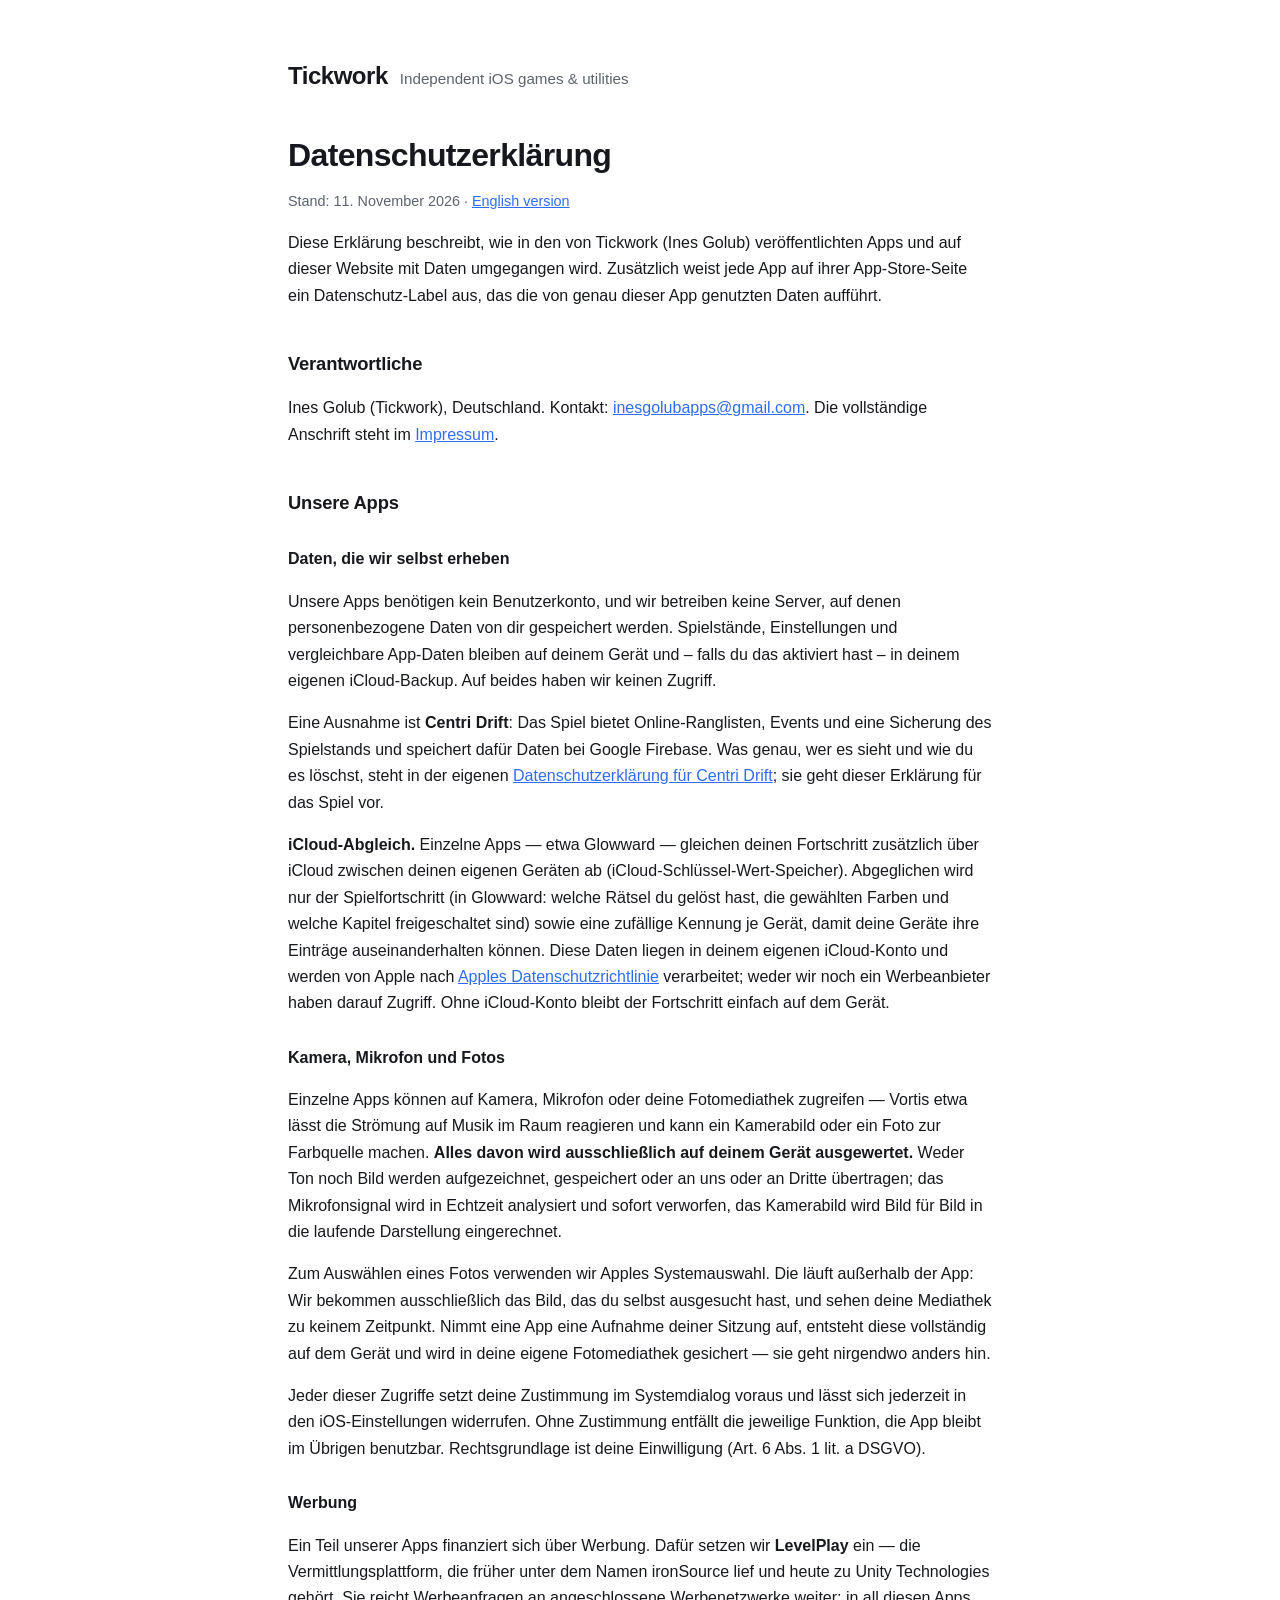
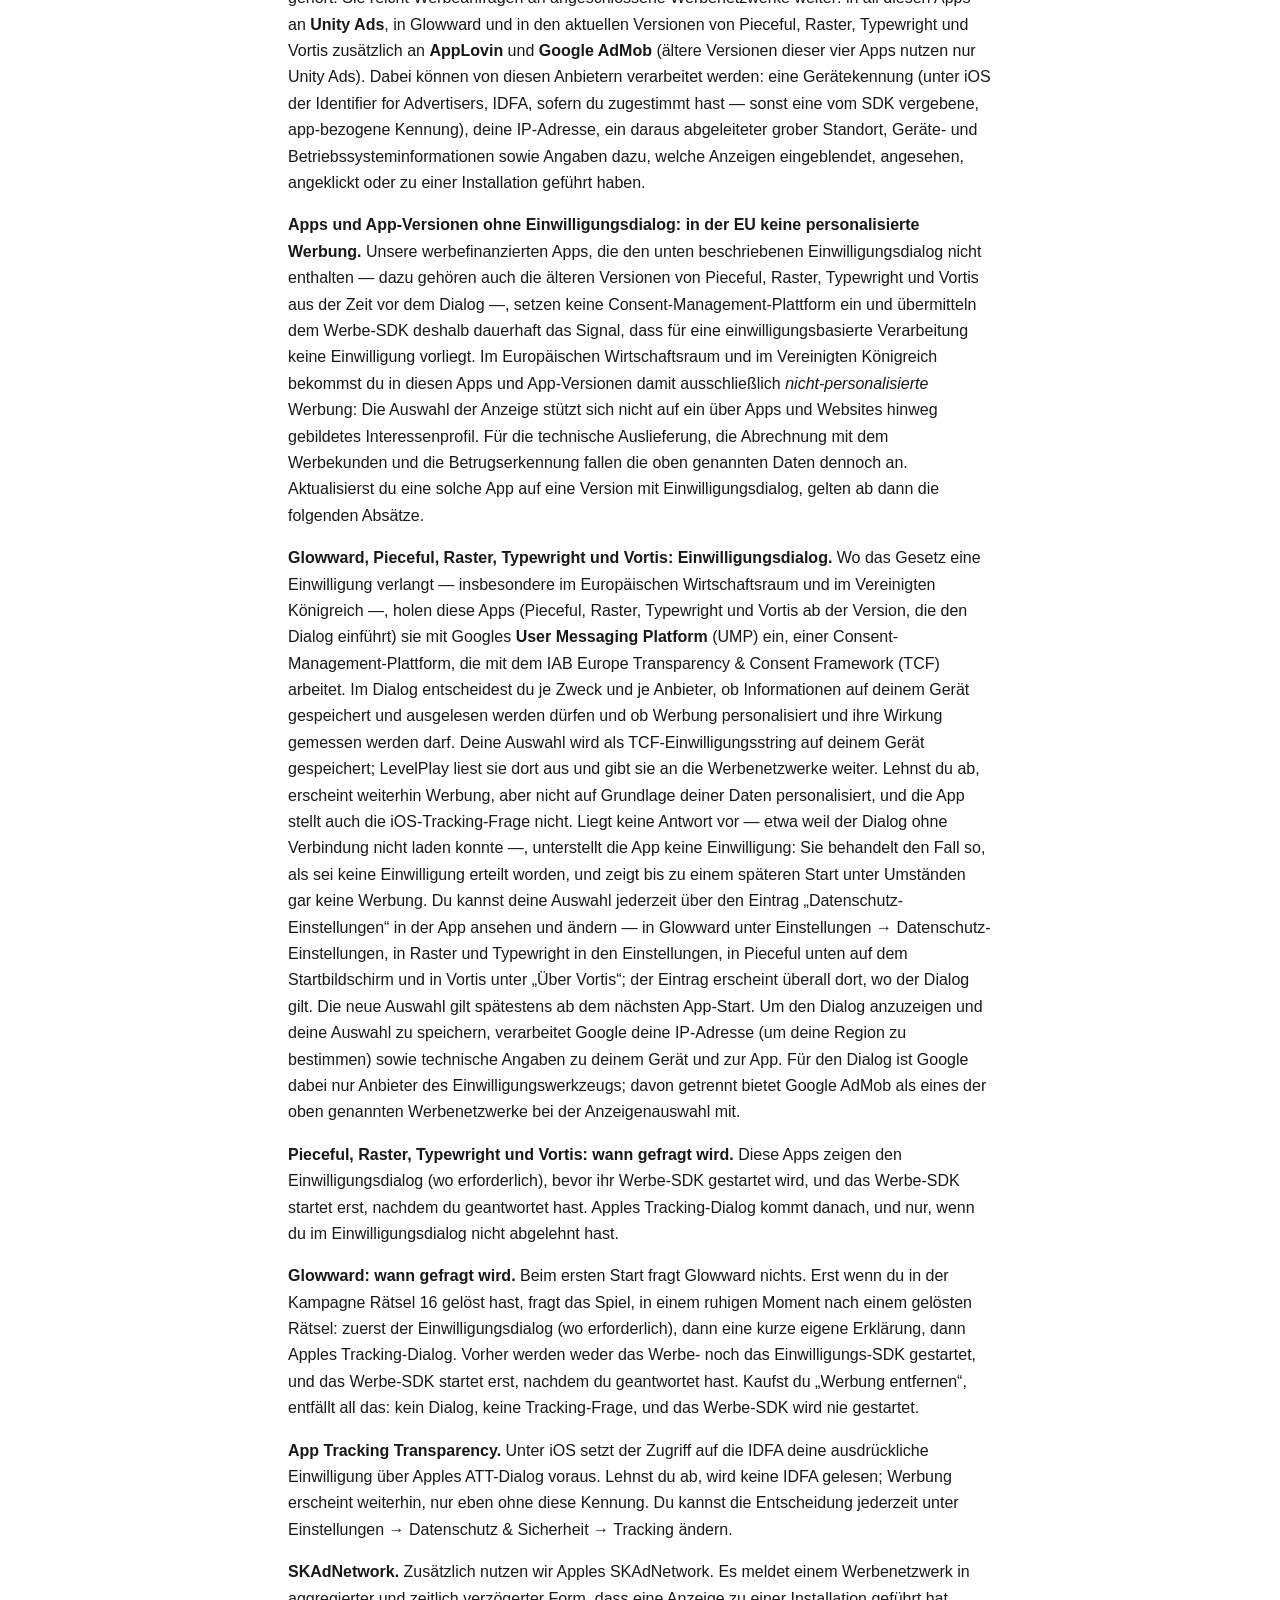
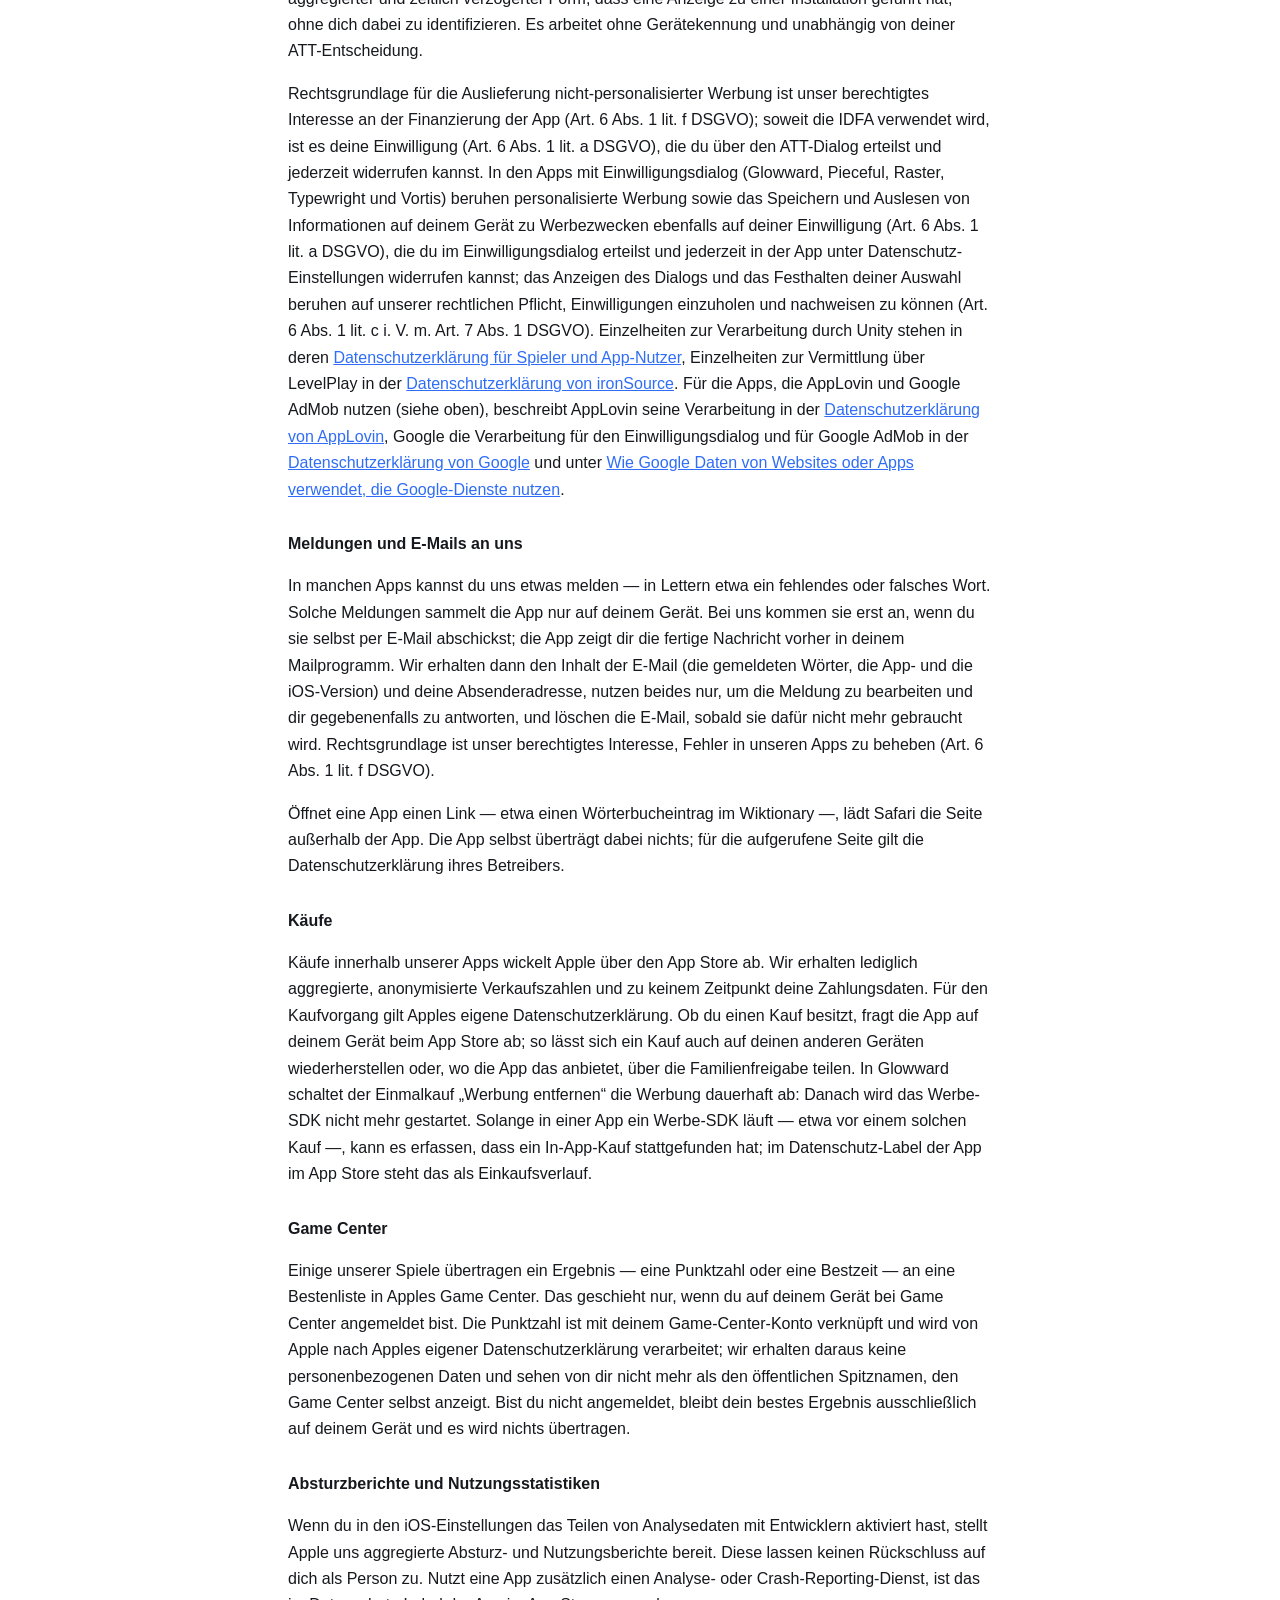
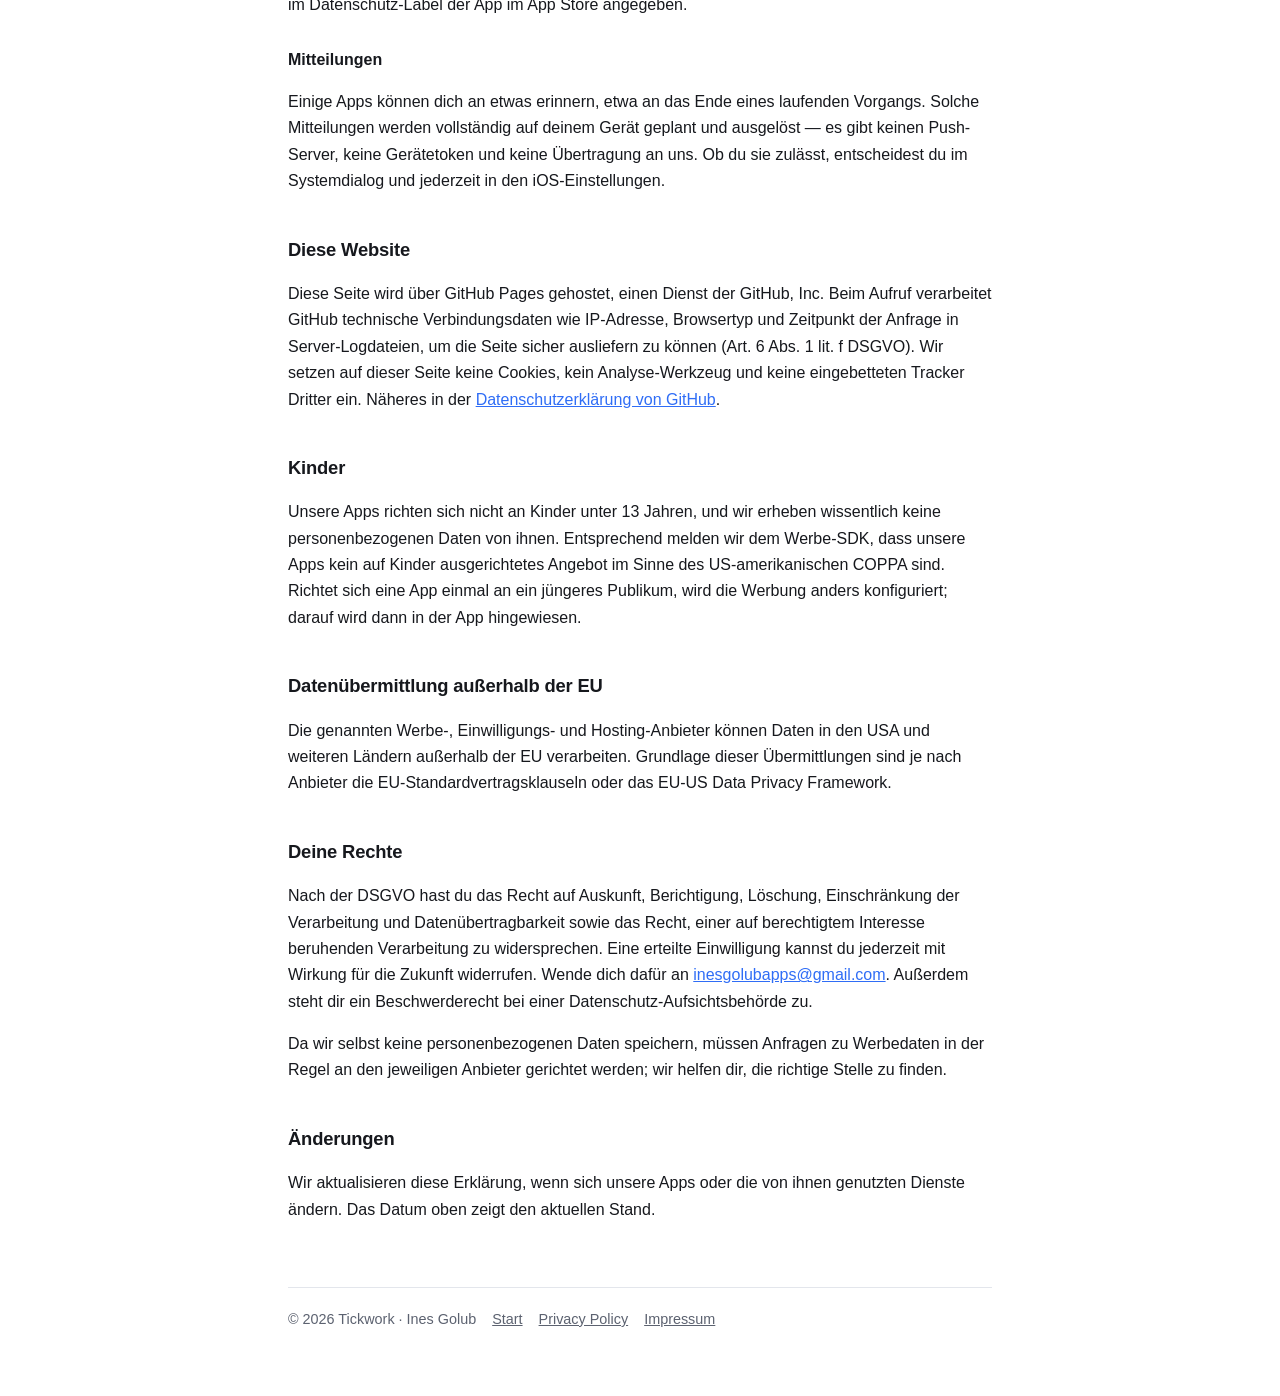
==== commit c63e518c: "Datenschutz: Einwilligungsdialog, AppLovin und AdMob auch in Pieceful, Raster, Typewright und Vortis" ====
--- a/datenschutz.html
+++ b/datenschutz.html
@@ -16,7 +16,7 @@
   </header>
 
   <h1>Datenschutzerklärung</h1>
-  <p class="updated">Stand: 5. November 2026 · <a href="privacy.html">English version</a></p>
+  <p class="updated">Stand: 11. November 2026 · <a href="privacy.html">English version</a></p>
 
   <p>Diese Erklärung beschreibt, wie in den von Tickwork (Ines Golub) veröffentlichten Apps und auf dieser Website mit Daten umgegangen wird. Zusätzlich weist jede App auf ihrer App-Store-Seite ein Datenschutz-Label aus, das die von genau dieser App genutzten Daten aufführt.</p>
 
@@ -36,13 +36,14 @@
   <p>Jeder dieser Zugriffe setzt deine Zustimmung im Systemdialog voraus und lässt sich jederzeit in den iOS-Einstellungen widerrufen. Ohne Zustimmung entfällt die jeweilige Funktion, die App bleibt im Übrigen benutzbar. Rechtsgrundlage ist deine Einwilligung (Art. 6 Abs. 1 lit. a DSGVO).</p>
 
   <h3>Werbung</h3>
-  <p>Ein Teil unserer Apps finanziert sich über Werbung. Dafür setzen wir <strong>LevelPlay</strong> ein — die Vermittlungsplattform, die früher unter dem Namen ironSource lief und heute zu Unity Technologies gehört. Sie reicht Werbeanfragen an angeschlossene Werbenetzwerke weiter: in all diesen Apps an <strong>Unity Ads</strong>, in Glowward zusätzlich an <strong>AppLovin</strong> und <strong>Google AdMob</strong>. Dabei können von diesen Anbietern verarbeitet werden: eine Gerätekennung (unter iOS der Identifier for Advertisers, IDFA, sofern du zugestimmt hast — sonst eine vom SDK vergebene, app-bezogene Kennung), deine IP-Adresse, ein daraus abgeleiteter grober Standort, Geräte- und Betriebssysteminformationen sowie Angaben dazu, welche Anzeigen eingeblendet, angesehen, angeklickt oder zu einer Installation geführt haben.</p>
-  <p><strong>Apps ohne Einwilligungsdialog: in der EU keine personalisierte Werbung.</strong> Außer Glowward (siehe unten) setzen unsere Apps keine Consent-Management-Plattform ein und übermitteln dem Werbe-SDK deshalb dauerhaft das Signal, dass für eine einwilligungsbasierte Verarbeitung keine Einwilligung vorliegt. Im Europäischen Wirtschaftsraum und im Vereinigten Königreich bekommst du in diesen Apps damit ausschließlich <em>nicht-personalisierte</em> Werbung: Die Auswahl der Anzeige stützt sich nicht auf ein über Apps und Websites hinweg gebildetes Interessenprofil. Für die technische Auslieferung, die Abrechnung mit dem Werbekunden und die Betrugserkennung fallen die oben genannten Daten dennoch an.</p>
-  <p><strong>Glowward: Einwilligungsdialog.</strong> Wo das Gesetz eine Einwilligung verlangt — insbesondere im Europäischen Wirtschaftsraum und im Vereinigten Königreich —, holt Glowward sie mit Googles <strong>User Messaging Platform</strong> (UMP) ein, einer Consent-Management-Plattform, die mit dem IAB Europe Transparency &amp; Consent Framework (TCF) arbeitet. Im Dialog entscheidest du je Zweck und je Anbieter, ob Informationen auf deinem Gerät gespeichert und ausgelesen werden dürfen und ob Werbung personalisiert und ihre Wirkung gemessen werden darf. Deine Auswahl wird als TCF-Einwilligungsstring auf deinem Gerät gespeichert; LevelPlay liest sie dort aus und gibt sie an die Werbenetzwerke weiter. Lehnst du ab, erscheint weiterhin Werbung, aber nicht auf Grundlage deiner Daten personalisiert, und Glowward stellt auch die iOS-Tracking-Frage nicht. Liegt keine Antwort vor — etwa weil der Dialog ohne Verbindung nicht laden konnte —, meldet Glowward dem Werbe-SDK, dass keine Einwilligung erteilt wurde. Du kannst deine Auswahl jederzeit in Glowward unter Einstellungen → Datenschutz-Einstellungen ansehen und ändern; die neue Auswahl gilt spätestens ab dem nächsten App-Start. Um den Dialog anzuzeigen und deine Auswahl zu speichern, verarbeitet Google deine IP-Adresse (um deine Region zu bestimmen) sowie technische Angaben zu deinem Gerät und zur App. Google ist dabei nur Anbieter des Einwilligungswerkzeugs; ein Werbe-SDK von Google enthält Glowward nicht.</p>
+  <p>Ein Teil unserer Apps finanziert sich über Werbung. Dafür setzen wir <strong>LevelPlay</strong> ein — die Vermittlungsplattform, die früher unter dem Namen ironSource lief und heute zu Unity Technologies gehört. Sie reicht Werbeanfragen an angeschlossene Werbenetzwerke weiter: in all diesen Apps an <strong>Unity Ads</strong>, in Glowward und in den aktuellen Versionen von Pieceful, Raster, Typewright und Vortis zusätzlich an <strong>AppLovin</strong> und <strong>Google AdMob</strong> (ältere Versionen dieser vier Apps nutzen nur Unity Ads). Dabei können von diesen Anbietern verarbeitet werden: eine Gerätekennung (unter iOS der Identifier for Advertisers, IDFA, sofern du zugestimmt hast — sonst eine vom SDK vergebene, app-bezogene Kennung), deine IP-Adresse, ein daraus abgeleiteter grober Standort, Geräte- und Betriebssysteminformationen sowie Angaben dazu, welche Anzeigen eingeblendet, angesehen, angeklickt oder zu einer Installation geführt haben.</p>
+  <p><strong>Apps und App-Versionen ohne Einwilligungsdialog: in der EU keine personalisierte Werbung.</strong> Unsere werbefinanzierten Apps, die den unten beschriebenen Einwilligungsdialog nicht enthalten — dazu gehören auch die älteren Versionen von Pieceful, Raster, Typewright und Vortis aus der Zeit vor dem Dialog —, setzen keine Consent-Management-Plattform ein und übermitteln dem Werbe-SDK deshalb dauerhaft das Signal, dass für eine einwilligungsbasierte Verarbeitung keine Einwilligung vorliegt. Im Europäischen Wirtschaftsraum und im Vereinigten Königreich bekommst du in diesen Apps und App-Versionen damit ausschließlich <em>nicht-personalisierte</em> Werbung: Die Auswahl der Anzeige stützt sich nicht auf ein über Apps und Websites hinweg gebildetes Interessenprofil. Für die technische Auslieferung, die Abrechnung mit dem Werbekunden und die Betrugserkennung fallen die oben genannten Daten dennoch an. Aktualisierst du eine solche App auf eine Version mit Einwilligungsdialog, gelten ab dann die folgenden Absätze.</p>
+  <p><strong>Glowward, Pieceful, Raster, Typewright und Vortis: Einwilligungsdialog.</strong> Wo das Gesetz eine Einwilligung verlangt — insbesondere im Europäischen Wirtschaftsraum und im Vereinigten Königreich —, holen diese Apps (Pieceful, Raster, Typewright und Vortis ab der Version, die den Dialog einführt) sie mit Googles <strong>User Messaging Platform</strong> (UMP) ein, einer Consent-Management-Plattform, die mit dem IAB Europe Transparency &amp; Consent Framework (TCF) arbeitet. Im Dialog entscheidest du je Zweck und je Anbieter, ob Informationen auf deinem Gerät gespeichert und ausgelesen werden dürfen und ob Werbung personalisiert und ihre Wirkung gemessen werden darf. Deine Auswahl wird als TCF-Einwilligungsstring auf deinem Gerät gespeichert; LevelPlay liest sie dort aus und gibt sie an die Werbenetzwerke weiter. Lehnst du ab, erscheint weiterhin Werbung, aber nicht auf Grundlage deiner Daten personalisiert, und die App stellt auch die iOS-Tracking-Frage nicht. Liegt keine Antwort vor — etwa weil der Dialog ohne Verbindung nicht laden konnte —, unterstellt die App keine Einwilligung: Sie behandelt den Fall so, als sei keine Einwilligung erteilt worden, und zeigt bis zu einem späteren Start unter Umständen gar keine Werbung. Du kannst deine Auswahl jederzeit über den Eintrag „Datenschutz-Einstellungen“ in der App ansehen und ändern — in Glowward unter Einstellungen → Datenschutz-Einstellungen, in Raster und Typewright in den Einstellungen, in Pieceful unten auf dem Startbildschirm und in Vortis unter „Über Vortis“; der Eintrag erscheint überall dort, wo der Dialog gilt. Die neue Auswahl gilt spätestens ab dem nächsten App-Start. Um den Dialog anzuzeigen und deine Auswahl zu speichern, verarbeitet Google deine IP-Adresse (um deine Region zu bestimmen) sowie technische Angaben zu deinem Gerät und zur App. Für den Dialog ist Google dabei nur Anbieter des Einwilligungswerkzeugs; davon getrennt bietet Google AdMob als eines der oben genannten Werbenetzwerke bei der Anzeigenauswahl mit.</p>
+  <p><strong>Pieceful, Raster, Typewright und Vortis: wann gefragt wird.</strong> Diese Apps zeigen den Einwilligungsdialog (wo erforderlich), bevor ihr Werbe-SDK gestartet wird, und das Werbe-SDK startet erst, nachdem du geantwortet hast. Apples Tracking-Dialog kommt danach, und nur, wenn du im Einwilligungsdialog nicht abgelehnt hast.</p>
   <p><strong>Glowward: wann gefragt wird.</strong> Beim ersten Start fragt Glowward nichts. Erst wenn du in der Kampagne Rätsel 16 gelöst hast, fragt das Spiel, in einem ruhigen Moment nach einem gelösten Rätsel: zuerst der Einwilligungsdialog (wo erforderlich), dann eine kurze eigene Erklärung, dann Apples Tracking-Dialog. Vorher werden weder das Werbe- noch das Einwilligungs-SDK gestartet, und das Werbe-SDK startet erst, nachdem du geantwortet hast. Kaufst du „Werbung entfernen“, entfällt all das: kein Dialog, keine Tracking-Frage, und das Werbe-SDK wird nie gestartet.</p>
   <p><strong>App Tracking Transparency.</strong> Unter iOS setzt der Zugriff auf die IDFA deine ausdrückliche Einwilligung über Apples ATT-Dialog voraus. Lehnst du ab, wird keine IDFA gelesen; Werbung erscheint weiterhin, nur eben ohne diese Kennung. Du kannst die Entscheidung jederzeit unter Einstellungen → Datenschutz &amp; Sicherheit → Tracking ändern.</p>
   <p><strong>SKAdNetwork.</strong> Zusätzlich nutzen wir Apples SKAdNetwork. Es meldet einem Werbenetzwerk in aggregierter und zeitlich verzögerter Form, dass eine Anzeige zu einer Installation geführt hat, ohne dich dabei zu identifizieren. Es arbeitet ohne Gerätekennung und unabhängig von deiner ATT-Entscheidung.</p>
-  <p>Rechtsgrundlage für die Auslieferung nicht-personalisierter Werbung ist unser berechtigtes Interesse an der Finanzierung der App (Art. 6 Abs. 1 lit. f DSGVO); soweit die IDFA verwendet wird, ist es deine Einwilligung (Art. 6 Abs. 1 lit. a DSGVO), die du über den ATT-Dialog erteilst und jederzeit widerrufen kannst. In Glowward beruhen personalisierte Werbung sowie das Speichern und Auslesen von Informationen auf deinem Gerät zu Werbezwecken ebenfalls auf deiner Einwilligung (Art. 6 Abs. 1 lit. a DSGVO), die du im Einwilligungsdialog erteilst und jederzeit in der App unter Datenschutz-Einstellungen widerrufen kannst; das Anzeigen des Dialogs und das Festhalten deiner Auswahl beruhen auf unserer rechtlichen Pflicht, Einwilligungen einzuholen und nachweisen zu können (Art. 6 Abs. 1 lit. c i. V. m. Art. 7 Abs. 1 DSGVO). Einzelheiten zur Verarbeitung durch Unity stehen in deren <a href="https://unity.com/legal/game-player-and-app-user-privacy-policy" rel="noopener">Datenschutzerklärung für Spieler und App-Nutzer</a>, Einzelheiten zur Vermittlung über LevelPlay in der <a href="https://www.is.com/privacy-policy/" rel="noopener">Datenschutzerklärung von ironSource</a>. Für Glowward beschreibt AppLovin seine Verarbeitung in der <a href="https://legal.applovin.com/privacy/" rel="noopener">Datenschutzerklärung von AppLovin</a>, Google die Verarbeitung für den Einwilligungsdialog in der <a href="https://policies.google.com/privacy?hl=de" rel="noopener">Datenschutzerklärung von Google</a> und unter <a href="https://policies.google.com/technologies/partner-sites?hl=de" rel="noopener">Wie Google Daten von Websites oder Apps verwendet, die Google-Dienste nutzen</a>.</p>
+  <p>Rechtsgrundlage für die Auslieferung nicht-personalisierter Werbung ist unser berechtigtes Interesse an der Finanzierung der App (Art. 6 Abs. 1 lit. f DSGVO); soweit die IDFA verwendet wird, ist es deine Einwilligung (Art. 6 Abs. 1 lit. a DSGVO), die du über den ATT-Dialog erteilst und jederzeit widerrufen kannst. In den Apps mit Einwilligungsdialog (Glowward, Pieceful, Raster, Typewright und Vortis) beruhen personalisierte Werbung sowie das Speichern und Auslesen von Informationen auf deinem Gerät zu Werbezwecken ebenfalls auf deiner Einwilligung (Art. 6 Abs. 1 lit. a DSGVO), die du im Einwilligungsdialog erteilst und jederzeit in der App unter Datenschutz-Einstellungen widerrufen kannst; das Anzeigen des Dialogs und das Festhalten deiner Auswahl beruhen auf unserer rechtlichen Pflicht, Einwilligungen einzuholen und nachweisen zu können (Art. 6 Abs. 1 lit. c i. V. m. Art. 7 Abs. 1 DSGVO). Einzelheiten zur Verarbeitung durch Unity stehen in deren <a href="https://unity.com/legal/game-player-and-app-user-privacy-policy" rel="noopener">Datenschutzerklärung für Spieler und App-Nutzer</a>, Einzelheiten zur Vermittlung über LevelPlay in der <a href="https://www.is.com/privacy-policy/" rel="noopener">Datenschutzerklärung von ironSource</a>. Für die Apps, die AppLovin und Google AdMob nutzen (siehe oben), beschreibt AppLovin seine Verarbeitung in der <a href="https://legal.applovin.com/privacy/" rel="noopener">Datenschutzerklärung von AppLovin</a>, Google die Verarbeitung für den Einwilligungsdialog und für Google AdMob in der <a href="https://policies.google.com/privacy?hl=de" rel="noopener">Datenschutzerklärung von Google</a> und unter <a href="https://policies.google.com/technologies/partner-sites?hl=de" rel="noopener">Wie Google Daten von Websites oder Apps verwendet, die Google-Dienste nutzen</a>.</p>
 
   <h3>Meldungen und E-Mails an uns</h3>
   <p>In manchen Apps kannst du uns etwas melden — in Lettern etwa ein fehlendes oder falsches Wort. Solche Meldungen sammelt die App nur auf deinem Gerät. Bei uns kommen sie erst an, wenn du sie selbst per E-Mail abschickst; die App zeigt dir die fertige Nachricht vorher in deinem Mailprogramm. Wir erhalten dann den Inhalt der E-Mail (die gemeldeten Wörter, die App- und die iOS-Version) und deine Absenderadresse, nutzen beides nur, um die Meldung zu bearbeiten und dir gegebenenfalls zu antworten, und löschen die E-Mail, sobald sie dafür nicht mehr gebraucht wird. Rechtsgrundlage ist unser berechtigtes Interesse, Fehler in unseren Apps zu beheben (Art. 6 Abs. 1 lit. f DSGVO).</p>
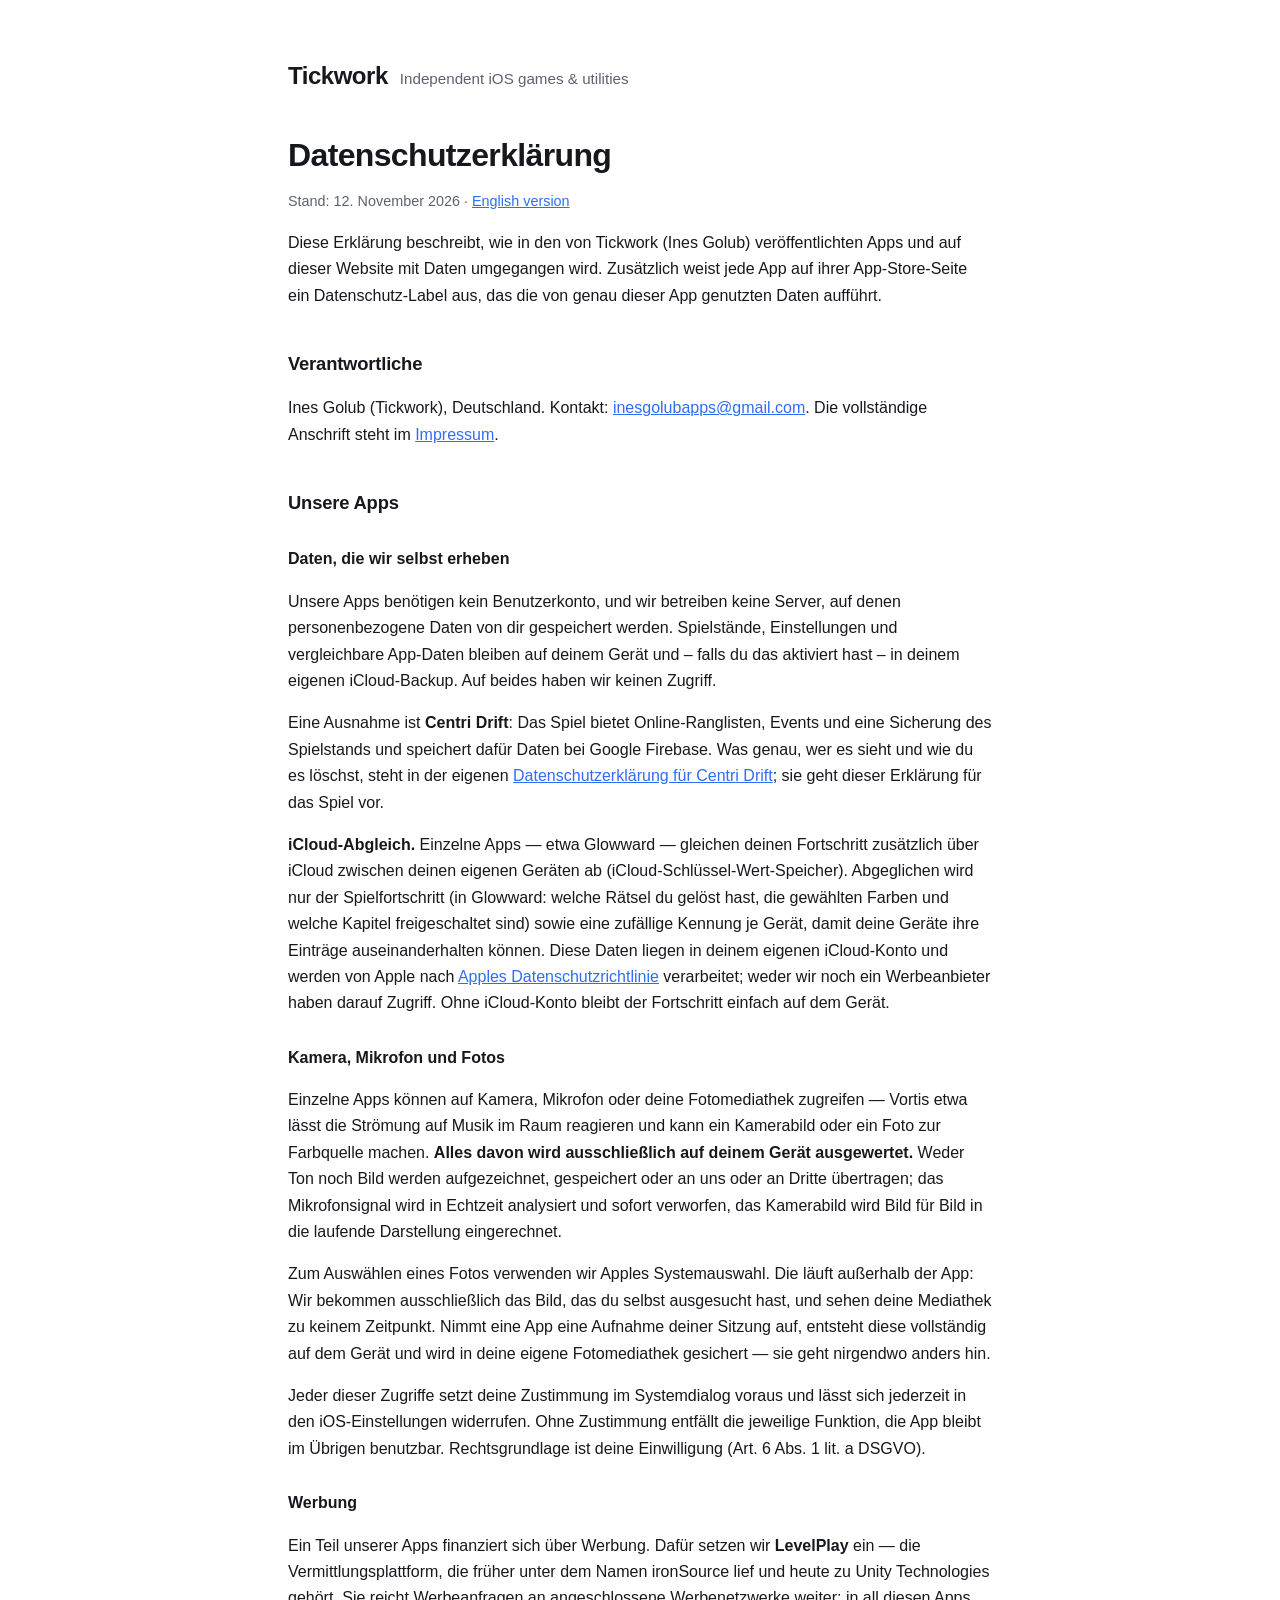
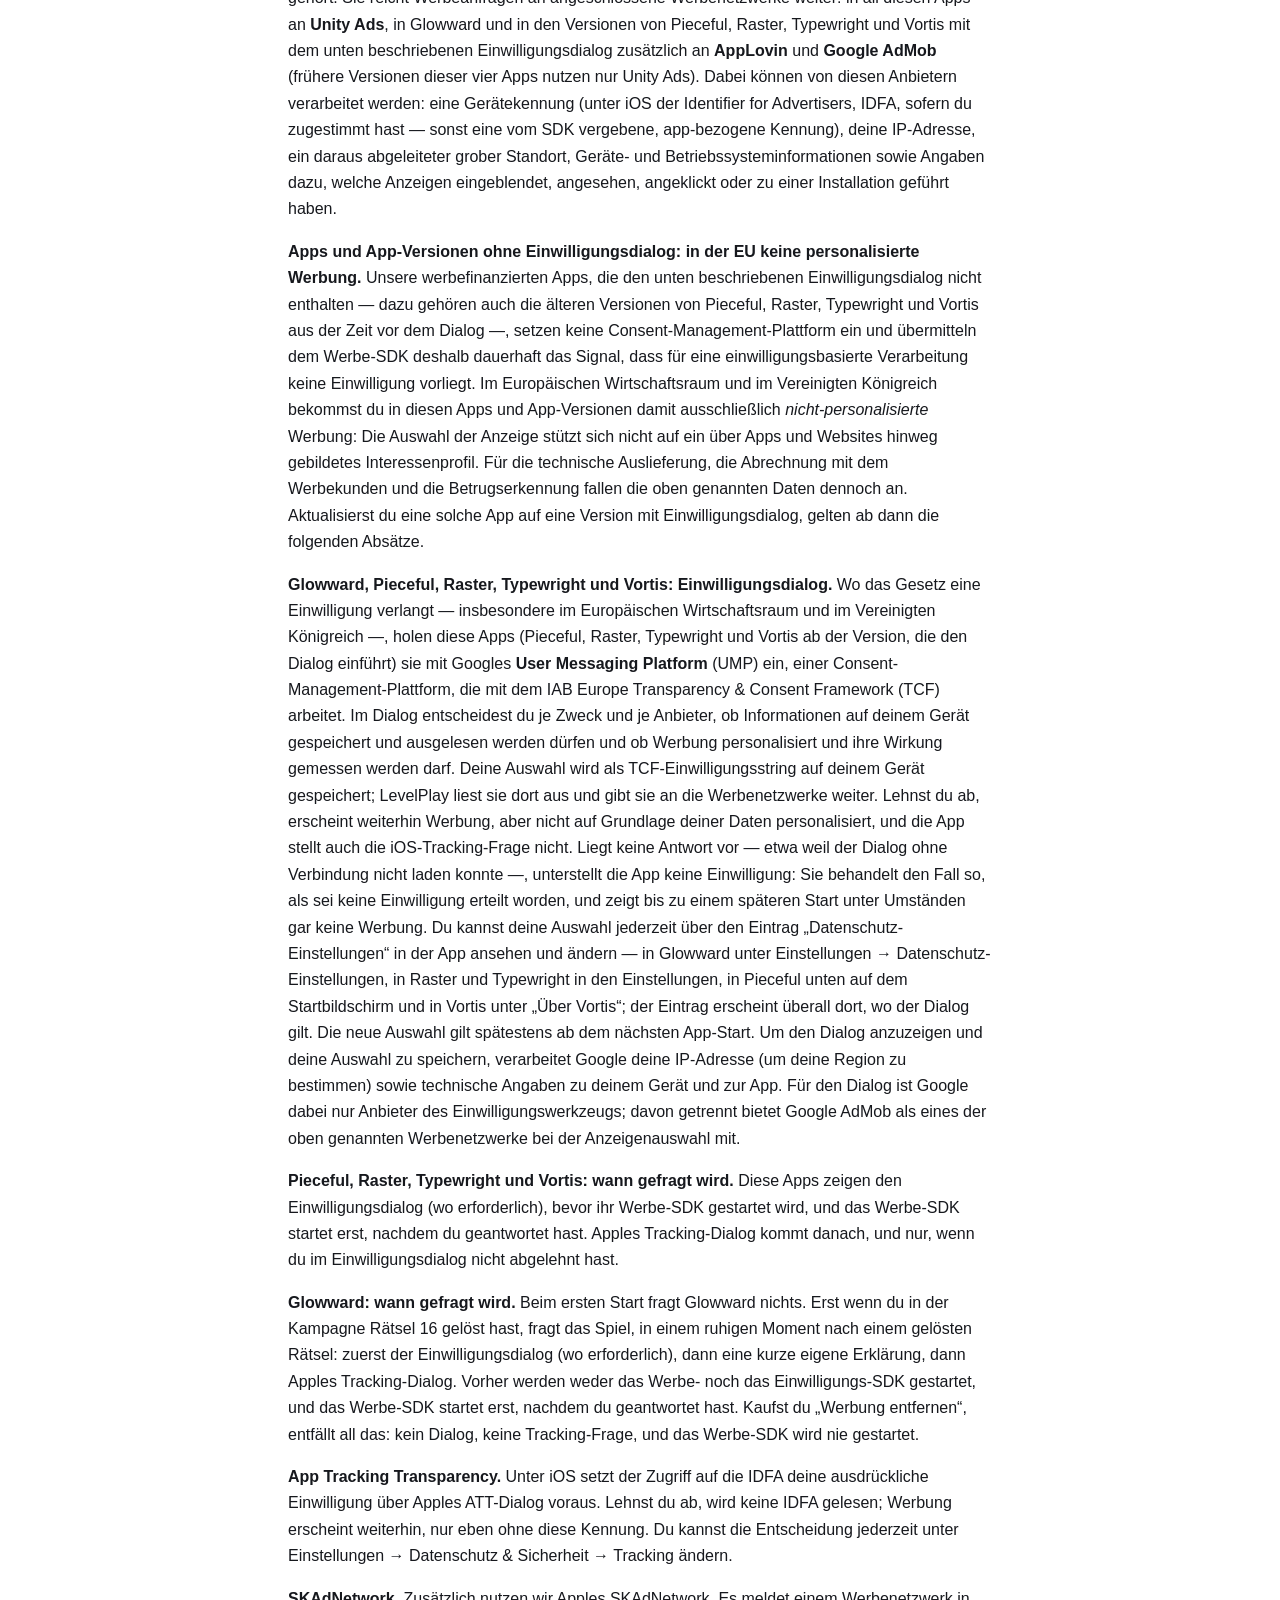
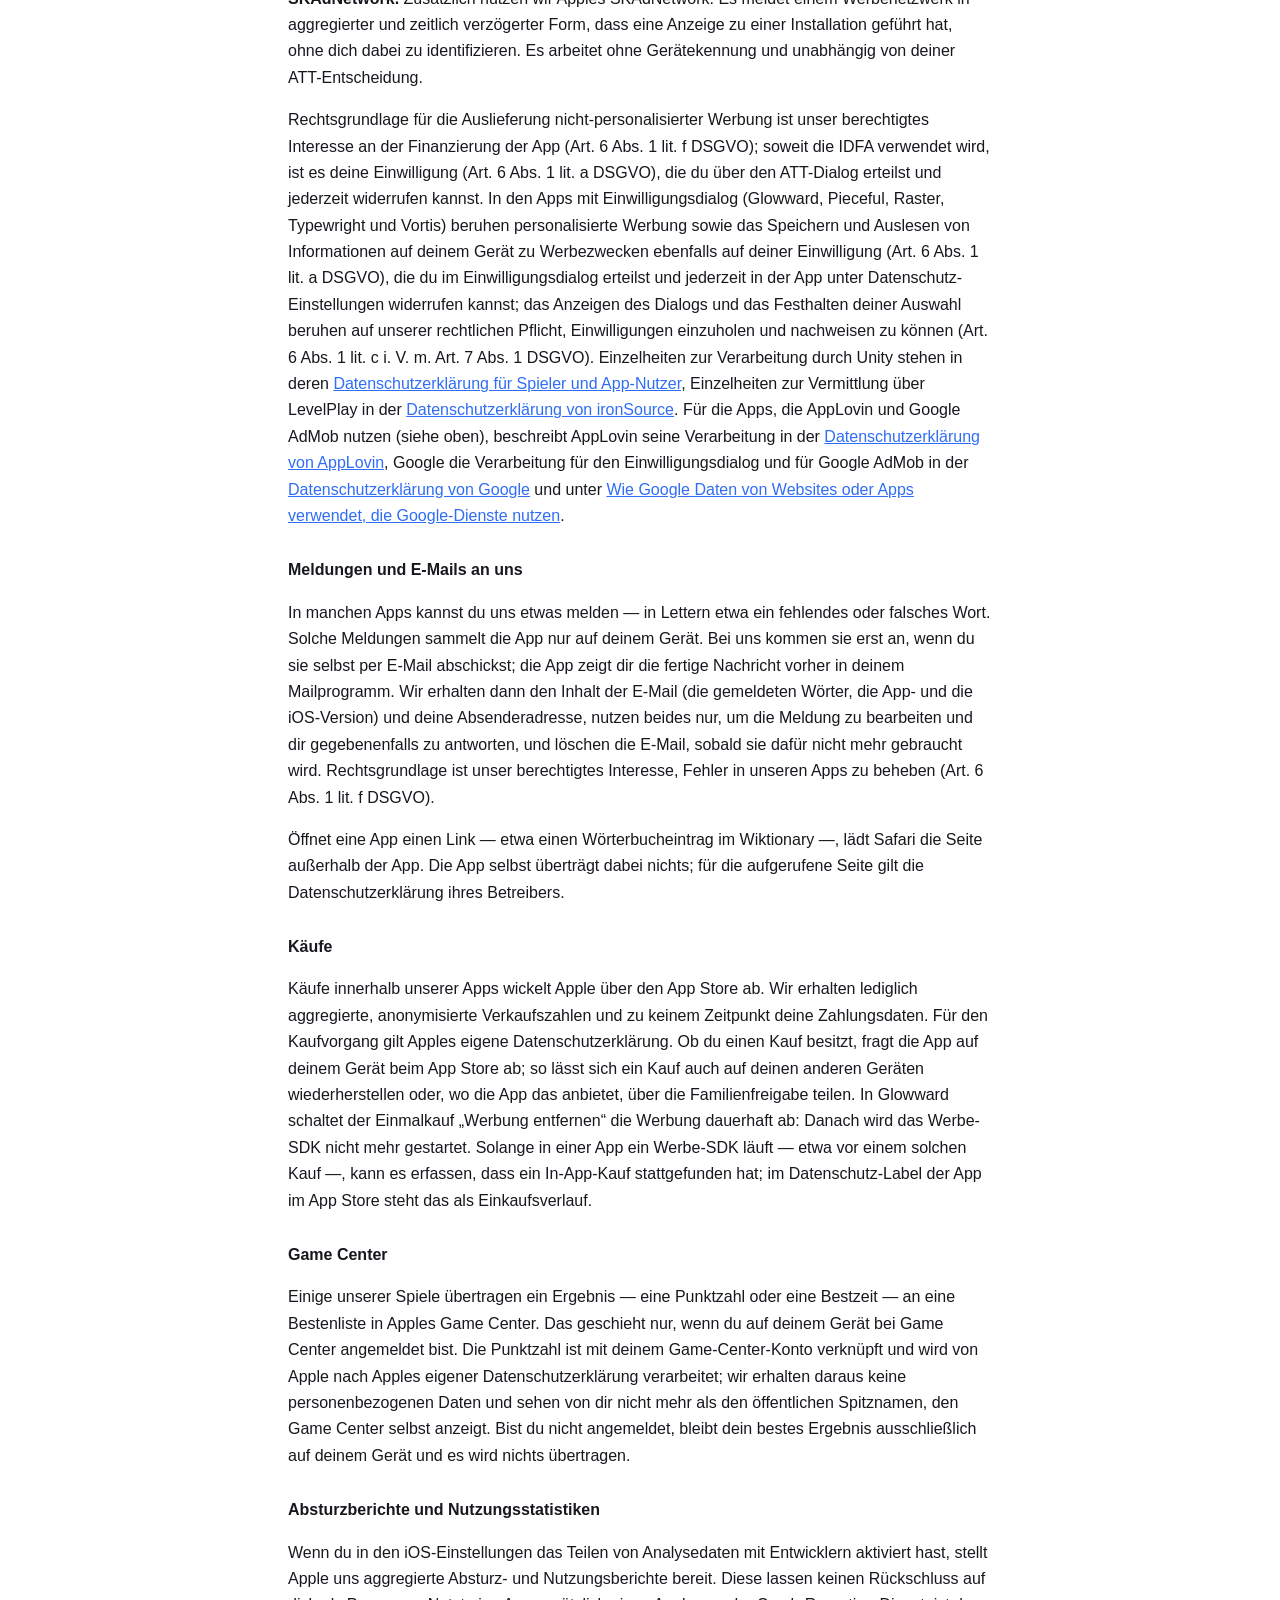
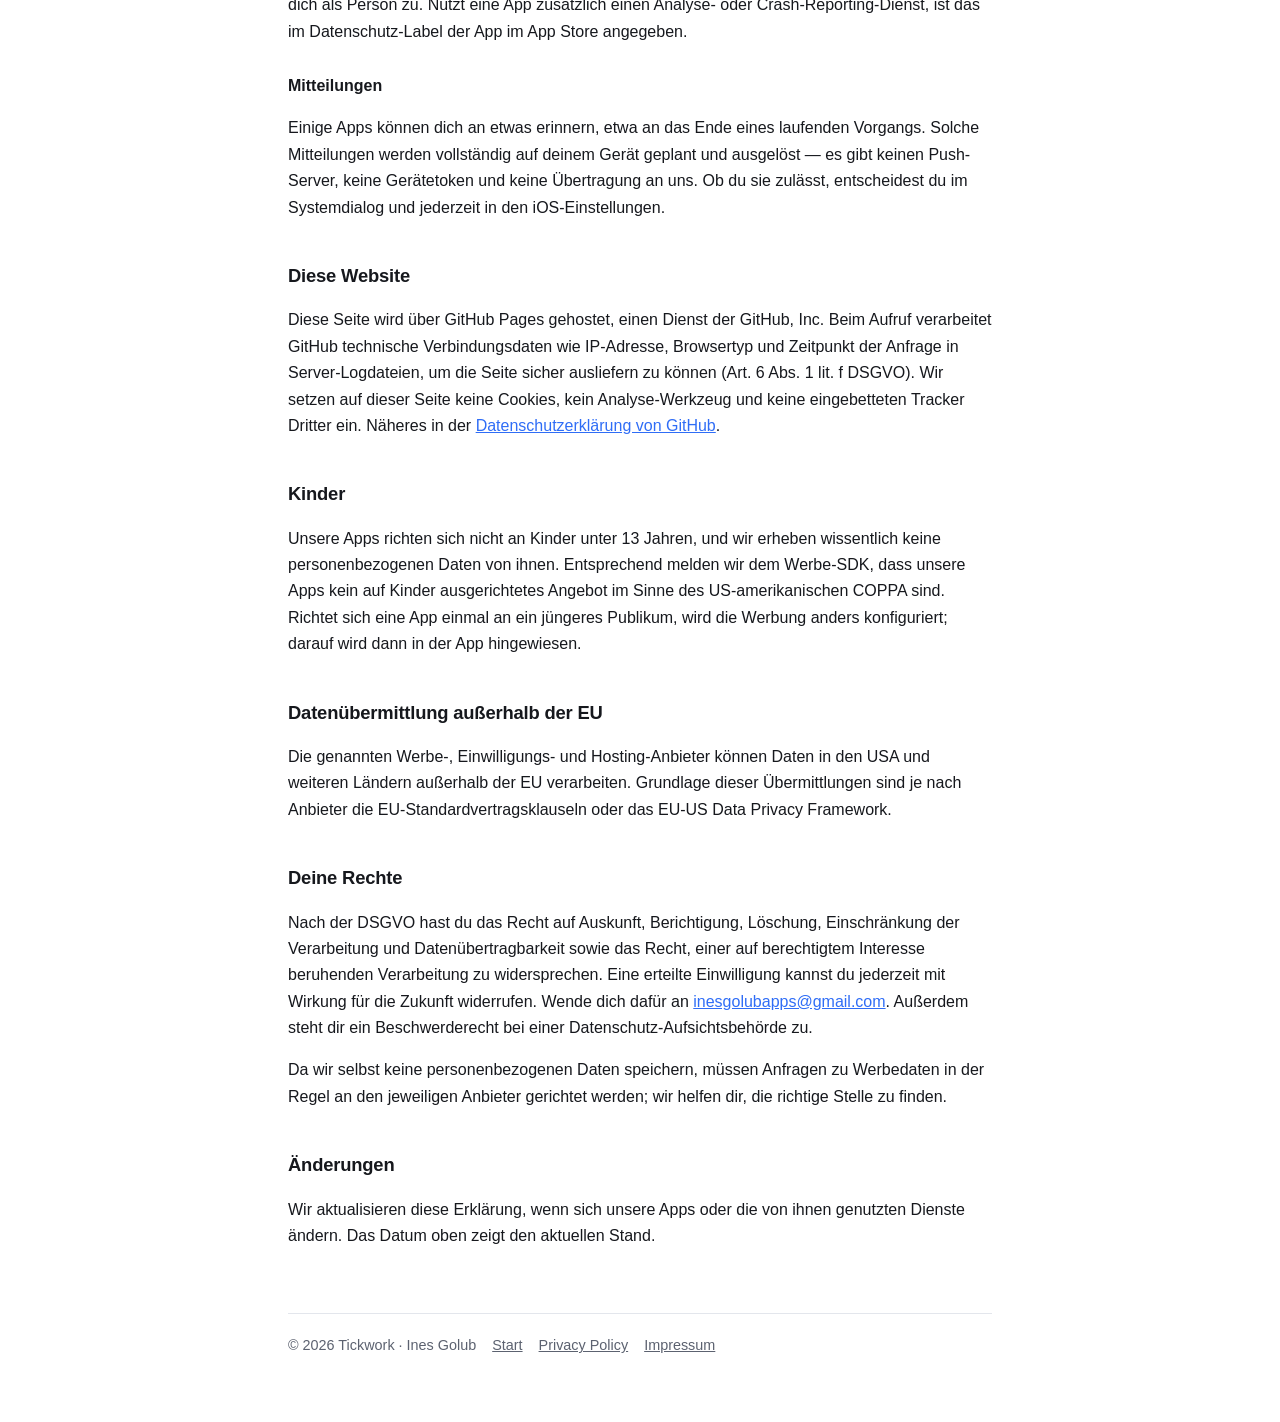
==== commit c375c136: "Datenschutz: Netzwerke an die Version mit Einwilligungsdialog gebunden, Stand 12.11.2026 Co-Authored" ====
--- a/datenschutz.html
+++ b/datenschutz.html
@@ -16,7 +16,7 @@
   </header>
 
   <h1>Datenschutzerklärung</h1>
-  <p class="updated">Stand: 11. November 2026 · <a href="privacy.html">English version</a></p>
+  <p class="updated">Stand: 12. November 2026 · <a href="privacy.html">English version</a></p>
 
   <p>Diese Erklärung beschreibt, wie in den von Tickwork (Ines Golub) veröffentlichten Apps und auf dieser Website mit Daten umgegangen wird. Zusätzlich weist jede App auf ihrer App-Store-Seite ein Datenschutz-Label aus, das die von genau dieser App genutzten Daten aufführt.</p>
 
@@ -36,7 +36,7 @@
   <p>Jeder dieser Zugriffe setzt deine Zustimmung im Systemdialog voraus und lässt sich jederzeit in den iOS-Einstellungen widerrufen. Ohne Zustimmung entfällt die jeweilige Funktion, die App bleibt im Übrigen benutzbar. Rechtsgrundlage ist deine Einwilligung (Art. 6 Abs. 1 lit. a DSGVO).</p>
 
   <h3>Werbung</h3>
-  <p>Ein Teil unserer Apps finanziert sich über Werbung. Dafür setzen wir <strong>LevelPlay</strong> ein — die Vermittlungsplattform, die früher unter dem Namen ironSource lief und heute zu Unity Technologies gehört. Sie reicht Werbeanfragen an angeschlossene Werbenetzwerke weiter: in all diesen Apps an <strong>Unity Ads</strong>, in Glowward und in den aktuellen Versionen von Pieceful, Raster, Typewright und Vortis zusätzlich an <strong>AppLovin</strong> und <strong>Google AdMob</strong> (ältere Versionen dieser vier Apps nutzen nur Unity Ads). Dabei können von diesen Anbietern verarbeitet werden: eine Gerätekennung (unter iOS der Identifier for Advertisers, IDFA, sofern du zugestimmt hast — sonst eine vom SDK vergebene, app-bezogene Kennung), deine IP-Adresse, ein daraus abgeleiteter grober Standort, Geräte- und Betriebssysteminformationen sowie Angaben dazu, welche Anzeigen eingeblendet, angesehen, angeklickt oder zu einer Installation geführt haben.</p>
+  <p>Ein Teil unserer Apps finanziert sich über Werbung. Dafür setzen wir <strong>LevelPlay</strong> ein — die Vermittlungsplattform, die früher unter dem Namen ironSource lief und heute zu Unity Technologies gehört. Sie reicht Werbeanfragen an angeschlossene Werbenetzwerke weiter: in all diesen Apps an <strong>Unity Ads</strong>, in Glowward und in den Versionen von Pieceful, Raster, Typewright und Vortis mit dem unten beschriebenen Einwilligungsdialog zusätzlich an <strong>AppLovin</strong> und <strong>Google AdMob</strong> (frühere Versionen dieser vier Apps nutzen nur Unity Ads). Dabei können von diesen Anbietern verarbeitet werden: eine Gerätekennung (unter iOS der Identifier for Advertisers, IDFA, sofern du zugestimmt hast — sonst eine vom SDK vergebene, app-bezogene Kennung), deine IP-Adresse, ein daraus abgeleiteter grober Standort, Geräte- und Betriebssysteminformationen sowie Angaben dazu, welche Anzeigen eingeblendet, angesehen, angeklickt oder zu einer Installation geführt haben.</p>
   <p><strong>Apps und App-Versionen ohne Einwilligungsdialog: in der EU keine personalisierte Werbung.</strong> Unsere werbefinanzierten Apps, die den unten beschriebenen Einwilligungsdialog nicht enthalten — dazu gehören auch die älteren Versionen von Pieceful, Raster, Typewright und Vortis aus der Zeit vor dem Dialog —, setzen keine Consent-Management-Plattform ein und übermitteln dem Werbe-SDK deshalb dauerhaft das Signal, dass für eine einwilligungsbasierte Verarbeitung keine Einwilligung vorliegt. Im Europäischen Wirtschaftsraum und im Vereinigten Königreich bekommst du in diesen Apps und App-Versionen damit ausschließlich <em>nicht-personalisierte</em> Werbung: Die Auswahl der Anzeige stützt sich nicht auf ein über Apps und Websites hinweg gebildetes Interessenprofil. Für die technische Auslieferung, die Abrechnung mit dem Werbekunden und die Betrugserkennung fallen die oben genannten Daten dennoch an. Aktualisierst du eine solche App auf eine Version mit Einwilligungsdialog, gelten ab dann die folgenden Absätze.</p>
   <p><strong>Glowward, Pieceful, Raster, Typewright und Vortis: Einwilligungsdialog.</strong> Wo das Gesetz eine Einwilligung verlangt — insbesondere im Europäischen Wirtschaftsraum und im Vereinigten Königreich —, holen diese Apps (Pieceful, Raster, Typewright und Vortis ab der Version, die den Dialog einführt) sie mit Googles <strong>User Messaging Platform</strong> (UMP) ein, einer Consent-Management-Plattform, die mit dem IAB Europe Transparency &amp; Consent Framework (TCF) arbeitet. Im Dialog entscheidest du je Zweck und je Anbieter, ob Informationen auf deinem Gerät gespeichert und ausgelesen werden dürfen und ob Werbung personalisiert und ihre Wirkung gemessen werden darf. Deine Auswahl wird als TCF-Einwilligungsstring auf deinem Gerät gespeichert; LevelPlay liest sie dort aus und gibt sie an die Werbenetzwerke weiter. Lehnst du ab, erscheint weiterhin Werbung, aber nicht auf Grundlage deiner Daten personalisiert, und die App stellt auch die iOS-Tracking-Frage nicht. Liegt keine Antwort vor — etwa weil der Dialog ohne Verbindung nicht laden konnte —, unterstellt die App keine Einwilligung: Sie behandelt den Fall so, als sei keine Einwilligung erteilt worden, und zeigt bis zu einem späteren Start unter Umständen gar keine Werbung. Du kannst deine Auswahl jederzeit über den Eintrag „Datenschutz-Einstellungen“ in der App ansehen und ändern — in Glowward unter Einstellungen → Datenschutz-Einstellungen, in Raster und Typewright in den Einstellungen, in Pieceful unten auf dem Startbildschirm und in Vortis unter „Über Vortis“; der Eintrag erscheint überall dort, wo der Dialog gilt. Die neue Auswahl gilt spätestens ab dem nächsten App-Start. Um den Dialog anzuzeigen und deine Auswahl zu speichern, verarbeitet Google deine IP-Adresse (um deine Region zu bestimmen) sowie technische Angaben zu deinem Gerät und zur App. Für den Dialog ist Google dabei nur Anbieter des Einwilligungswerkzeugs; davon getrennt bietet Google AdMob als eines der oben genannten Werbenetzwerke bei der Anzeigenauswahl mit.</p>
   <p><strong>Pieceful, Raster, Typewright und Vortis: wann gefragt wird.</strong> Diese Apps zeigen den Einwilligungsdialog (wo erforderlich), bevor ihr Werbe-SDK gestartet wird, und das Werbe-SDK startet erst, nachdem du geantwortet hast. Apples Tracking-Dialog kommt danach, und nur, wenn du im Einwilligungsdialog nicht abgelehnt hast.</p>
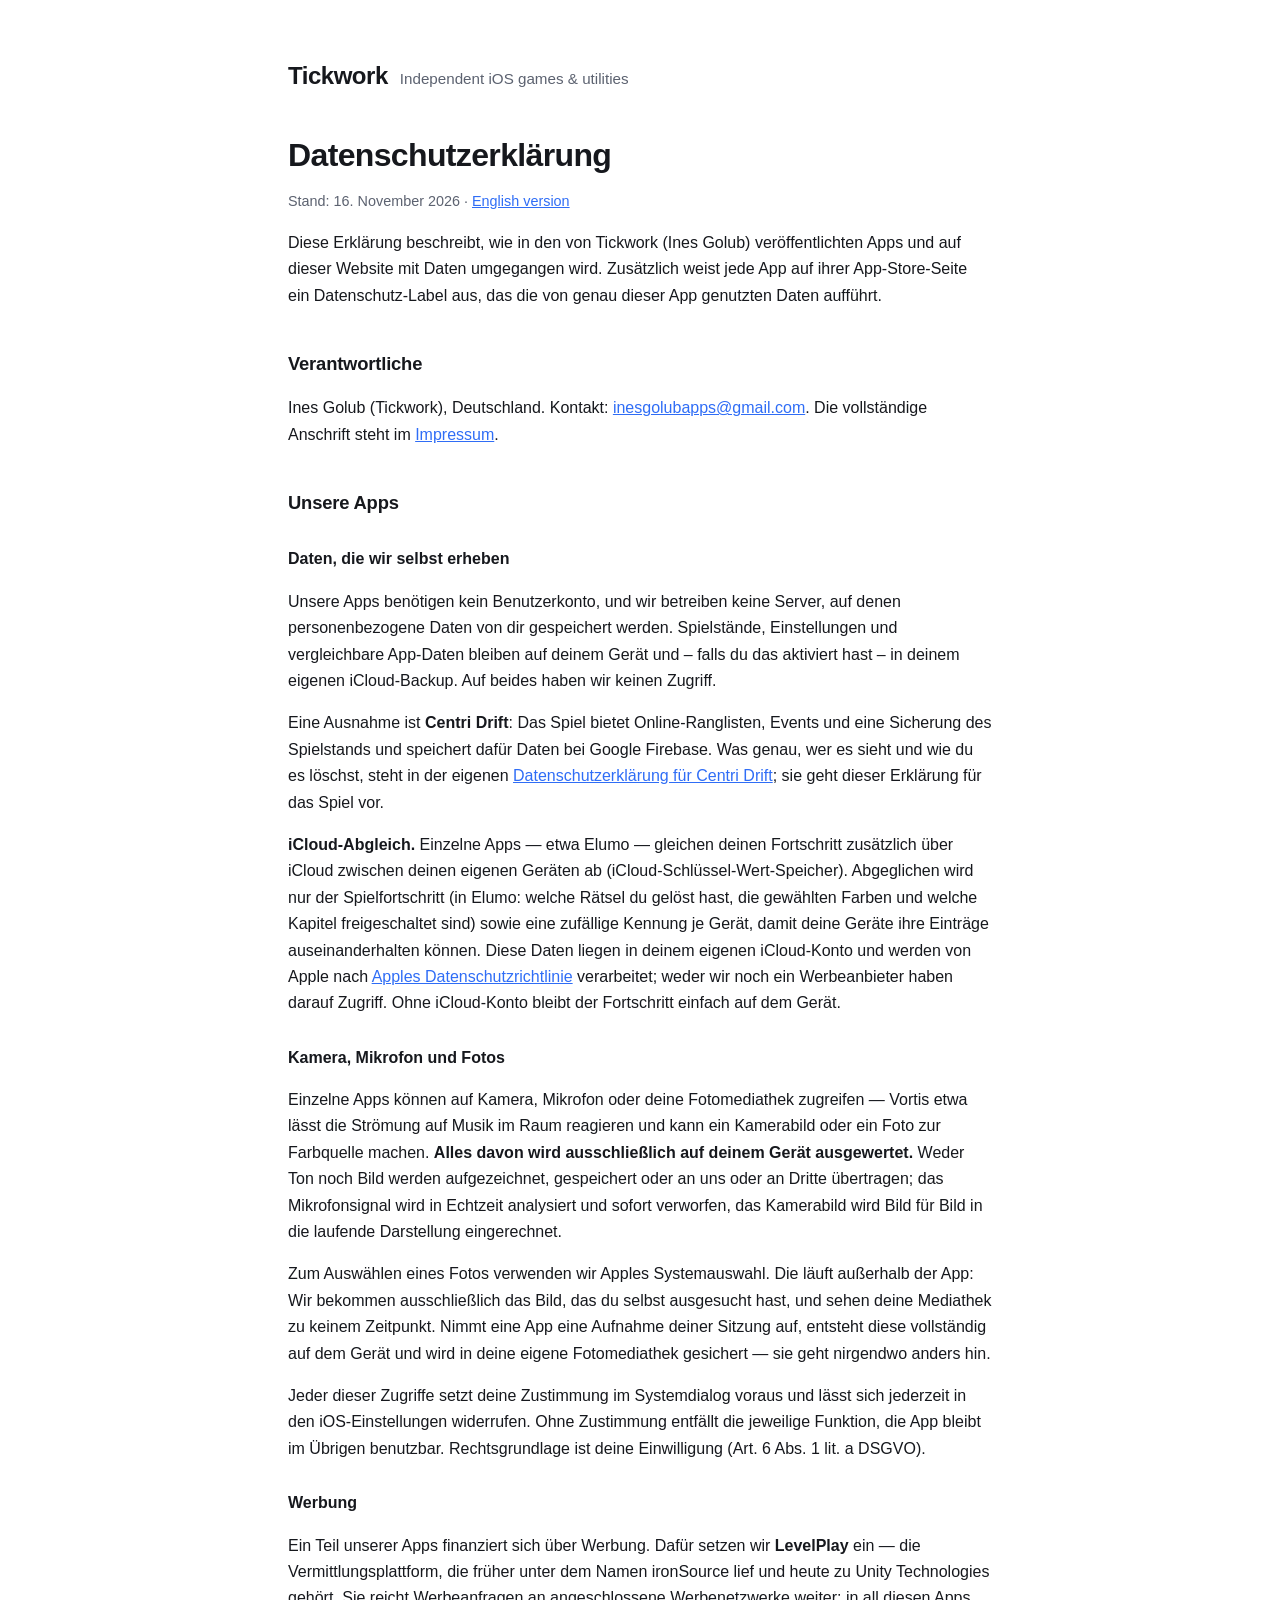
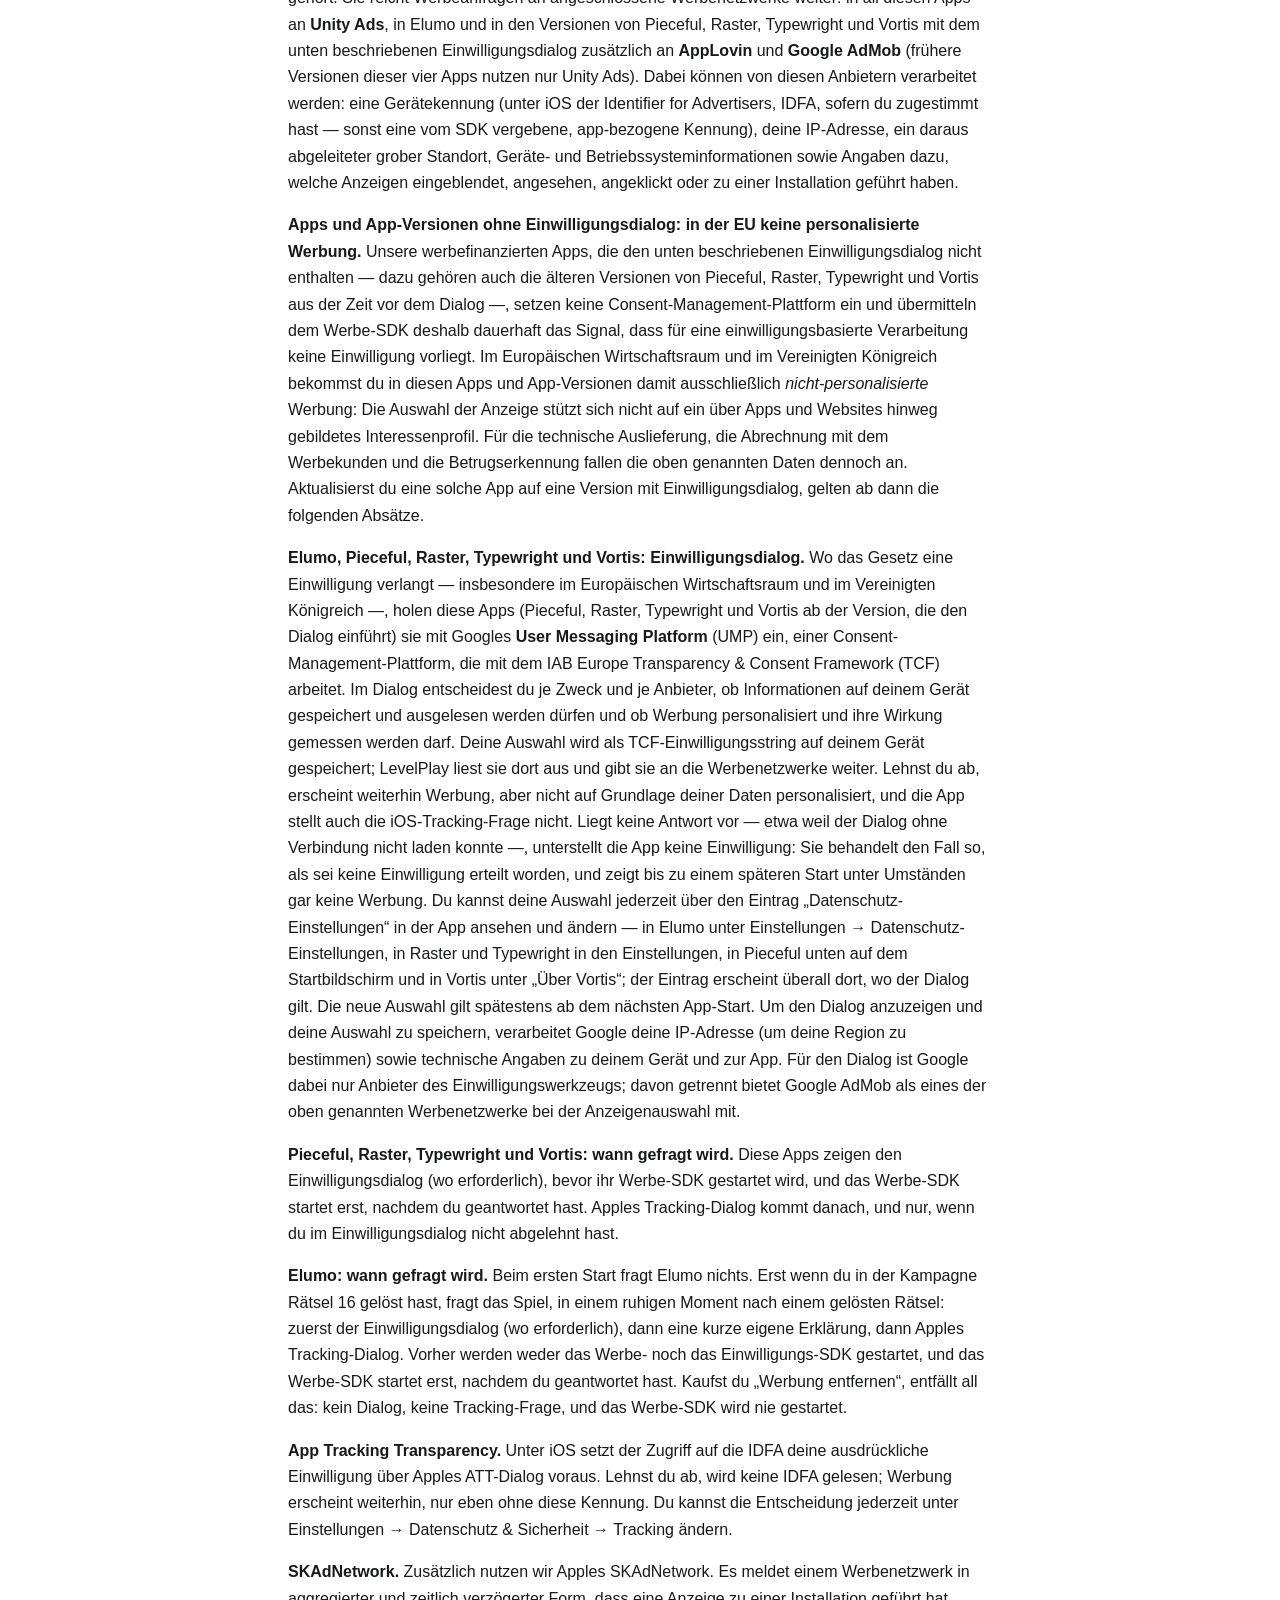
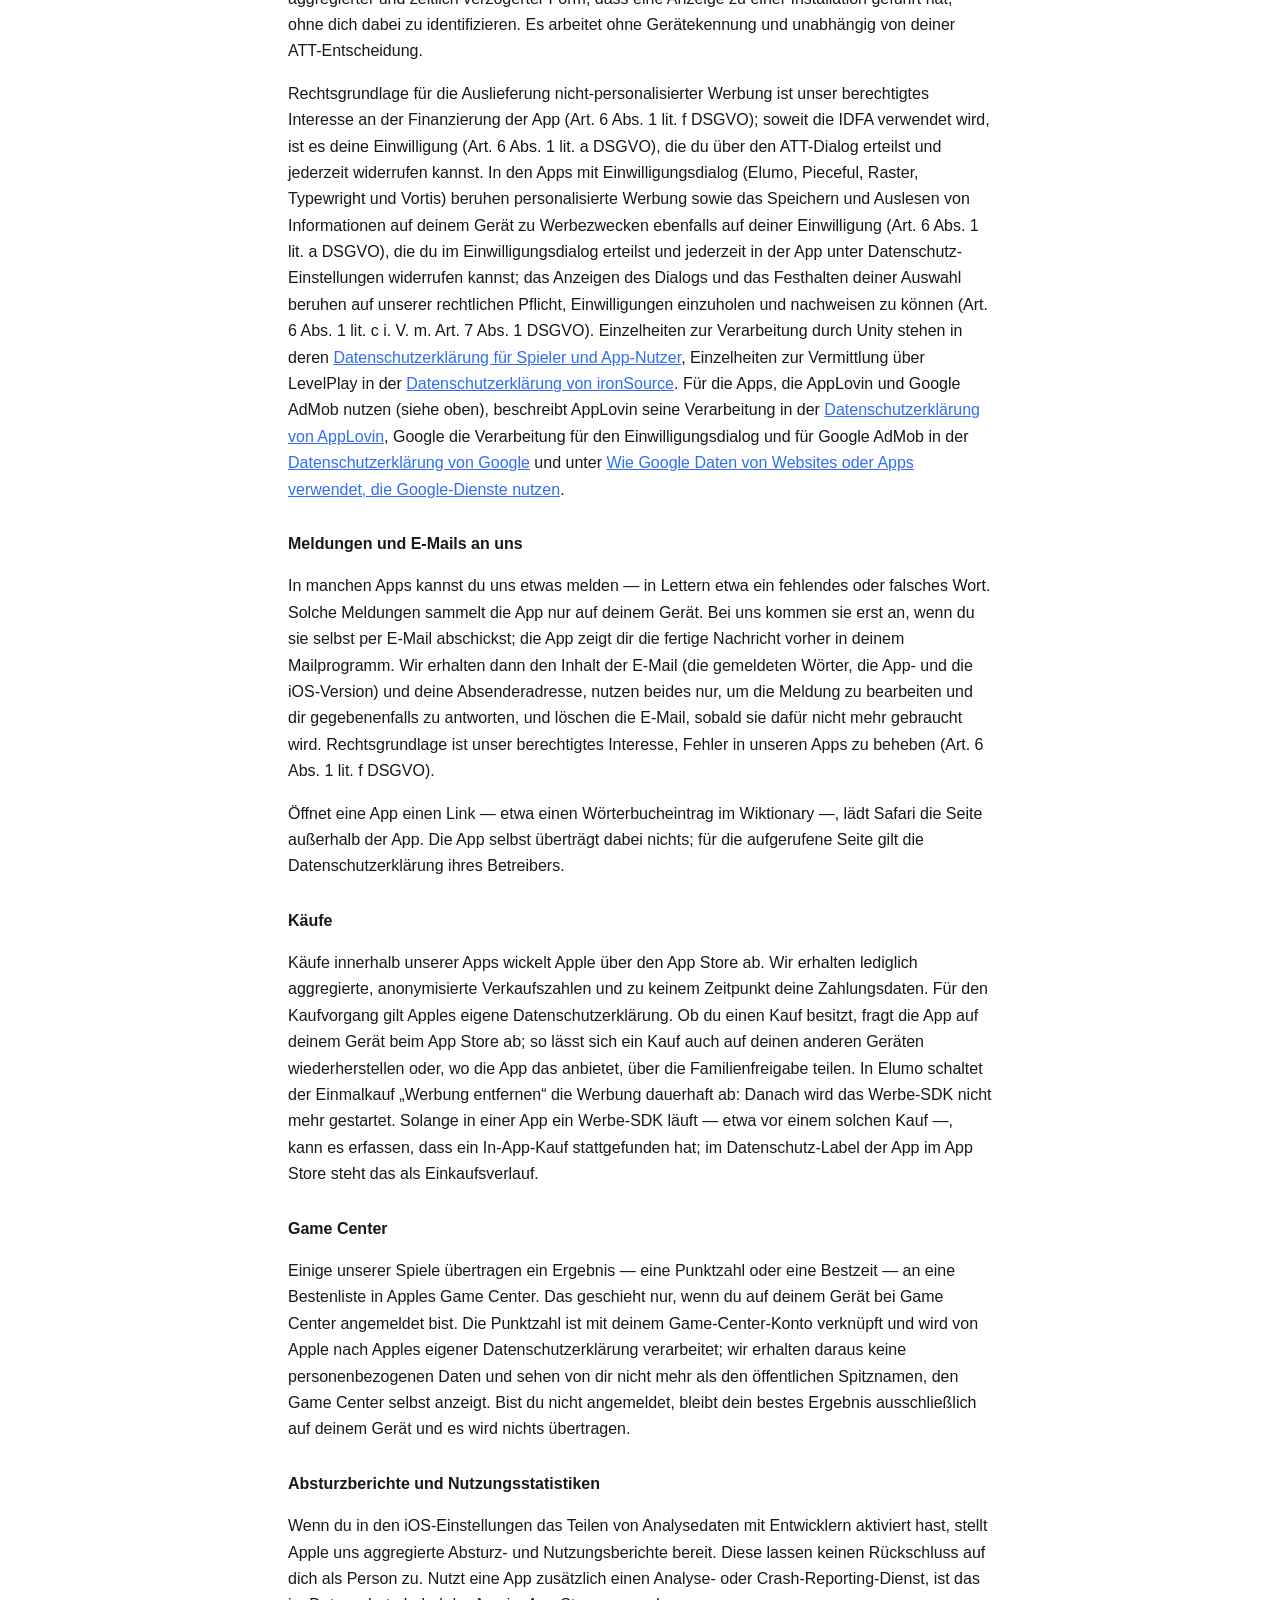
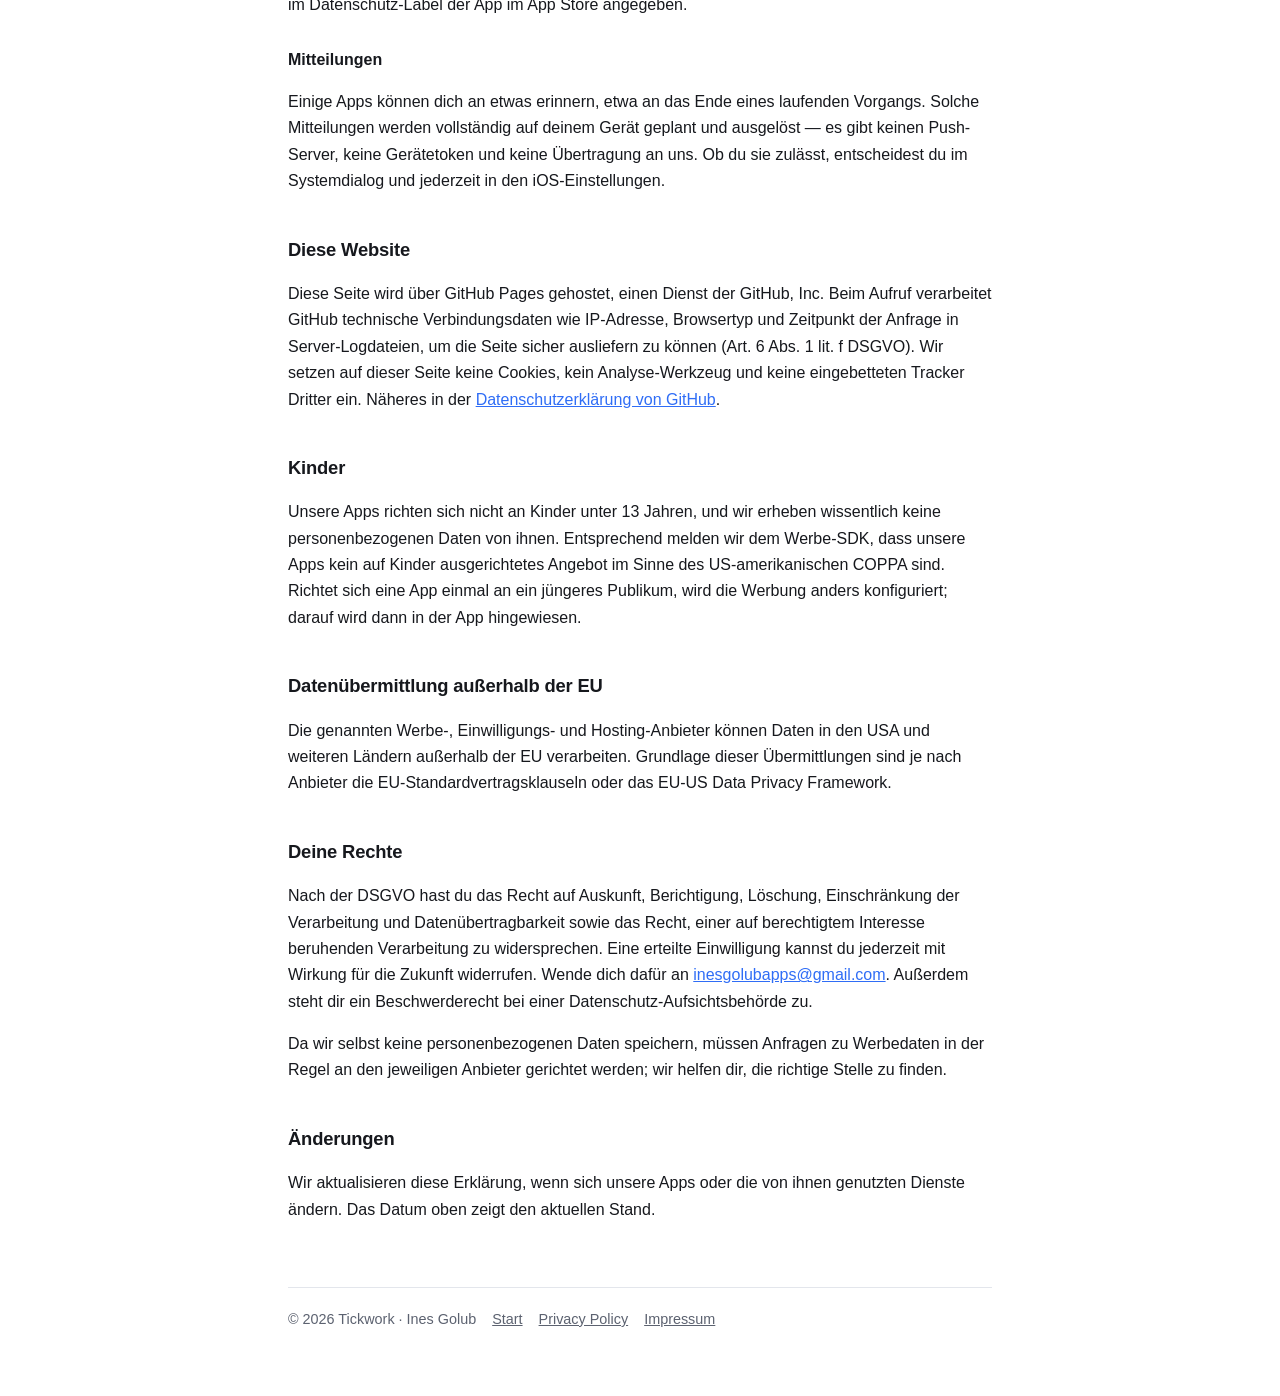
==== commit a68e6963: "Datenschutz: Glowward heisst im Store Elumo (DE + EN) Co-Authored-By: Claude Opus 5.5 <noreply@anthr" ====
--- a/datenschutz.html
+++ b/datenschutz.html
@@ -16,7 +16,7 @@
   </header>
 
   <h1>Datenschutzerklärung</h1>
-  <p class="updated">Stand: 12. November 2026 · <a href="privacy.html">English version</a></p>
+  <p class="updated">Stand: 16. November 2026 · <a href="privacy.html">English version</a></p>
 
   <p>Diese Erklärung beschreibt, wie in den von Tickwork (Ines Golub) veröffentlichten Apps und auf dieser Website mit Daten umgegangen wird. Zusätzlich weist jede App auf ihrer App-Store-Seite ein Datenschutz-Label aus, das die von genau dieser App genutzten Daten aufführt.</p>
 
@@ -28,7 +28,7 @@
   <h3>Daten, die wir selbst erheben</h3>
   <p>Unsere Apps benötigen kein Benutzerkonto, und wir betreiben keine Server, auf denen personenbezogene Daten von dir gespeichert werden. Spielstände, Einstellungen und vergleichbare App-Daten bleiben auf deinem Gerät und – falls du das aktiviert hast – in deinem eigenen iCloud-Backup. Auf beides haben wir keinen Zugriff.</p>
   <p>Eine Ausnahme ist <strong>Centri Drift</strong>: Das Spiel bietet Online-Ranglisten, Events und eine Sicherung des Spielstands und speichert dafür Daten bei Google Firebase. Was genau, wer es sieht und wie du es löschst, steht in der eigenen <a href="centri-drift/datenschutz.html">Datenschutzerklärung für Centri Drift</a>; sie geht dieser Erklärung für das Spiel vor.</p>
-  <p><strong>iCloud-Abgleich.</strong> Einzelne Apps — etwa Glowward — gleichen deinen Fortschritt zusätzlich über iCloud zwischen deinen eigenen Geräten ab (iCloud-Schlüssel-Wert-Speicher). Abgeglichen wird nur der Spielfortschritt (in Glowward: welche Rätsel du gelöst hast, die gewählten Farben und welche Kapitel freigeschaltet sind) sowie eine zufällige Kennung je Gerät, damit deine Geräte ihre Einträge auseinanderhalten können. Diese Daten liegen in deinem eigenen iCloud-Konto und werden von Apple nach <a href="https://www.apple.com/legal/privacy/de-ww/" rel="noopener">Apples Datenschutzrichtlinie</a> verarbeitet; weder wir noch ein Werbeanbieter haben darauf Zugriff. Ohne iCloud-Konto bleibt der Fortschritt einfach auf dem Gerät.</p>
+  <p><strong>iCloud-Abgleich.</strong> Einzelne Apps — etwa Elumo — gleichen deinen Fortschritt zusätzlich über iCloud zwischen deinen eigenen Geräten ab (iCloud-Schlüssel-Wert-Speicher). Abgeglichen wird nur der Spielfortschritt (in Elumo: welche Rätsel du gelöst hast, die gewählten Farben und welche Kapitel freigeschaltet sind) sowie eine zufällige Kennung je Gerät, damit deine Geräte ihre Einträge auseinanderhalten können. Diese Daten liegen in deinem eigenen iCloud-Konto und werden von Apple nach <a href="https://www.apple.com/legal/privacy/de-ww/" rel="noopener">Apples Datenschutzrichtlinie</a> verarbeitet; weder wir noch ein Werbeanbieter haben darauf Zugriff. Ohne iCloud-Konto bleibt der Fortschritt einfach auf dem Gerät.</p>
 
   <h3>Kamera, Mikrofon und Fotos</h3>
   <p>Einzelne Apps können auf Kamera, Mikrofon oder deine Fotomediathek zugreifen — Vortis etwa lässt die Strömung auf Musik im Raum reagieren und kann ein Kamerabild oder ein Foto zur Farbquelle machen. <strong>Alles davon wird ausschließlich auf deinem Gerät ausgewertet.</strong> Weder Ton noch Bild werden aufgezeichnet, gespeichert oder an uns oder an Dritte übertragen; das Mikrofonsignal wird in Echtzeit analysiert und sofort verworfen, das Kamerabild wird Bild für Bild in die laufende Darstellung eingerechnet.</p>
@@ -36,21 +36,21 @@
   <p>Jeder dieser Zugriffe setzt deine Zustimmung im Systemdialog voraus und lässt sich jederzeit in den iOS-Einstellungen widerrufen. Ohne Zustimmung entfällt die jeweilige Funktion, die App bleibt im Übrigen benutzbar. Rechtsgrundlage ist deine Einwilligung (Art. 6 Abs. 1 lit. a DSGVO).</p>
 
   <h3>Werbung</h3>
-  <p>Ein Teil unserer Apps finanziert sich über Werbung. Dafür setzen wir <strong>LevelPlay</strong> ein — die Vermittlungsplattform, die früher unter dem Namen ironSource lief und heute zu Unity Technologies gehört. Sie reicht Werbeanfragen an angeschlossene Werbenetzwerke weiter: in all diesen Apps an <strong>Unity Ads</strong>, in Glowward und in den Versionen von Pieceful, Raster, Typewright und Vortis mit dem unten beschriebenen Einwilligungsdialog zusätzlich an <strong>AppLovin</strong> und <strong>Google AdMob</strong> (frühere Versionen dieser vier Apps nutzen nur Unity Ads). Dabei können von diesen Anbietern verarbeitet werden: eine Gerätekennung (unter iOS der Identifier for Advertisers, IDFA, sofern du zugestimmt hast — sonst eine vom SDK vergebene, app-bezogene Kennung), deine IP-Adresse, ein daraus abgeleiteter grober Standort, Geräte- und Betriebssysteminformationen sowie Angaben dazu, welche Anzeigen eingeblendet, angesehen, angeklickt oder zu einer Installation geführt haben.</p>
+  <p>Ein Teil unserer Apps finanziert sich über Werbung. Dafür setzen wir <strong>LevelPlay</strong> ein — die Vermittlungsplattform, die früher unter dem Namen ironSource lief und heute zu Unity Technologies gehört. Sie reicht Werbeanfragen an angeschlossene Werbenetzwerke weiter: in all diesen Apps an <strong>Unity Ads</strong>, in Elumo und in den Versionen von Pieceful, Raster, Typewright und Vortis mit dem unten beschriebenen Einwilligungsdialog zusätzlich an <strong>AppLovin</strong> und <strong>Google AdMob</strong> (frühere Versionen dieser vier Apps nutzen nur Unity Ads). Dabei können von diesen Anbietern verarbeitet werden: eine Gerätekennung (unter iOS der Identifier for Advertisers, IDFA, sofern du zugestimmt hast — sonst eine vom SDK vergebene, app-bezogene Kennung), deine IP-Adresse, ein daraus abgeleiteter grober Standort, Geräte- und Betriebssysteminformationen sowie Angaben dazu, welche Anzeigen eingeblendet, angesehen, angeklickt oder zu einer Installation geführt haben.</p>
   <p><strong>Apps und App-Versionen ohne Einwilligungsdialog: in der EU keine personalisierte Werbung.</strong> Unsere werbefinanzierten Apps, die den unten beschriebenen Einwilligungsdialog nicht enthalten — dazu gehören auch die älteren Versionen von Pieceful, Raster, Typewright und Vortis aus der Zeit vor dem Dialog —, setzen keine Consent-Management-Plattform ein und übermitteln dem Werbe-SDK deshalb dauerhaft das Signal, dass für eine einwilligungsbasierte Verarbeitung keine Einwilligung vorliegt. Im Europäischen Wirtschaftsraum und im Vereinigten Königreich bekommst du in diesen Apps und App-Versionen damit ausschließlich <em>nicht-personalisierte</em> Werbung: Die Auswahl der Anzeige stützt sich nicht auf ein über Apps und Websites hinweg gebildetes Interessenprofil. Für die technische Auslieferung, die Abrechnung mit dem Werbekunden und die Betrugserkennung fallen die oben genannten Daten dennoch an. Aktualisierst du eine solche App auf eine Version mit Einwilligungsdialog, gelten ab dann die folgenden Absätze.</p>
-  <p><strong>Glowward, Pieceful, Raster, Typewright und Vortis: Einwilligungsdialog.</strong> Wo das Gesetz eine Einwilligung verlangt — insbesondere im Europäischen Wirtschaftsraum und im Vereinigten Königreich —, holen diese Apps (Pieceful, Raster, Typewright und Vortis ab der Version, die den Dialog einführt) sie mit Googles <strong>User Messaging Platform</strong> (UMP) ein, einer Consent-Management-Plattform, die mit dem IAB Europe Transparency &amp; Consent Framework (TCF) arbeitet. Im Dialog entscheidest du je Zweck und je Anbieter, ob Informationen auf deinem Gerät gespeichert und ausgelesen werden dürfen und ob Werbung personalisiert und ihre Wirkung gemessen werden darf. Deine Auswahl wird als TCF-Einwilligungsstring auf deinem Gerät gespeichert; LevelPlay liest sie dort aus und gibt sie an die Werbenetzwerke weiter. Lehnst du ab, erscheint weiterhin Werbung, aber nicht auf Grundlage deiner Daten personalisiert, und die App stellt auch die iOS-Tracking-Frage nicht. Liegt keine Antwort vor — etwa weil der Dialog ohne Verbindung nicht laden konnte —, unterstellt die App keine Einwilligung: Sie behandelt den Fall so, als sei keine Einwilligung erteilt worden, und zeigt bis zu einem späteren Start unter Umständen gar keine Werbung. Du kannst deine Auswahl jederzeit über den Eintrag „Datenschutz-Einstellungen“ in der App ansehen und ändern — in Glowward unter Einstellungen → Datenschutz-Einstellungen, in Raster und Typewright in den Einstellungen, in Pieceful unten auf dem Startbildschirm und in Vortis unter „Über Vortis“; der Eintrag erscheint überall dort, wo der Dialog gilt. Die neue Auswahl gilt spätestens ab dem nächsten App-Start. Um den Dialog anzuzeigen und deine Auswahl zu speichern, verarbeitet Google deine IP-Adresse (um deine Region zu bestimmen) sowie technische Angaben zu deinem Gerät und zur App. Für den Dialog ist Google dabei nur Anbieter des Einwilligungswerkzeugs; davon getrennt bietet Google AdMob als eines der oben genannten Werbenetzwerke bei der Anzeigenauswahl mit.</p>
+  <p><strong>Elumo, Pieceful, Raster, Typewright und Vortis: Einwilligungsdialog.</strong> Wo das Gesetz eine Einwilligung verlangt — insbesondere im Europäischen Wirtschaftsraum und im Vereinigten Königreich —, holen diese Apps (Pieceful, Raster, Typewright und Vortis ab der Version, die den Dialog einführt) sie mit Googles <strong>User Messaging Platform</strong> (UMP) ein, einer Consent-Management-Plattform, die mit dem IAB Europe Transparency &amp; Consent Framework (TCF) arbeitet. Im Dialog entscheidest du je Zweck und je Anbieter, ob Informationen auf deinem Gerät gespeichert und ausgelesen werden dürfen und ob Werbung personalisiert und ihre Wirkung gemessen werden darf. Deine Auswahl wird als TCF-Einwilligungsstring auf deinem Gerät gespeichert; LevelPlay liest sie dort aus und gibt sie an die Werbenetzwerke weiter. Lehnst du ab, erscheint weiterhin Werbung, aber nicht auf Grundlage deiner Daten personalisiert, und die App stellt auch die iOS-Tracking-Frage nicht. Liegt keine Antwort vor — etwa weil der Dialog ohne Verbindung nicht laden konnte —, unterstellt die App keine Einwilligung: Sie behandelt den Fall so, als sei keine Einwilligung erteilt worden, und zeigt bis zu einem späteren Start unter Umständen gar keine Werbung. Du kannst deine Auswahl jederzeit über den Eintrag „Datenschutz-Einstellungen“ in der App ansehen und ändern — in Elumo unter Einstellungen → Datenschutz-Einstellungen, in Raster und Typewright in den Einstellungen, in Pieceful unten auf dem Startbildschirm und in Vortis unter „Über Vortis“; der Eintrag erscheint überall dort, wo der Dialog gilt. Die neue Auswahl gilt spätestens ab dem nächsten App-Start. Um den Dialog anzuzeigen und deine Auswahl zu speichern, verarbeitet Google deine IP-Adresse (um deine Region zu bestimmen) sowie technische Angaben zu deinem Gerät und zur App. Für den Dialog ist Google dabei nur Anbieter des Einwilligungswerkzeugs; davon getrennt bietet Google AdMob als eines der oben genannten Werbenetzwerke bei der Anzeigenauswahl mit.</p>
   <p><strong>Pieceful, Raster, Typewright und Vortis: wann gefragt wird.</strong> Diese Apps zeigen den Einwilligungsdialog (wo erforderlich), bevor ihr Werbe-SDK gestartet wird, und das Werbe-SDK startet erst, nachdem du geantwortet hast. Apples Tracking-Dialog kommt danach, und nur, wenn du im Einwilligungsdialog nicht abgelehnt hast.</p>
-  <p><strong>Glowward: wann gefragt wird.</strong> Beim ersten Start fragt Glowward nichts. Erst wenn du in der Kampagne Rätsel 16 gelöst hast, fragt das Spiel, in einem ruhigen Moment nach einem gelösten Rätsel: zuerst der Einwilligungsdialog (wo erforderlich), dann eine kurze eigene Erklärung, dann Apples Tracking-Dialog. Vorher werden weder das Werbe- noch das Einwilligungs-SDK gestartet, und das Werbe-SDK startet erst, nachdem du geantwortet hast. Kaufst du „Werbung entfernen“, entfällt all das: kein Dialog, keine Tracking-Frage, und das Werbe-SDK wird nie gestartet.</p>
+  <p><strong>Elumo: wann gefragt wird.</strong> Beim ersten Start fragt Elumo nichts. Erst wenn du in der Kampagne Rätsel 16 gelöst hast, fragt das Spiel, in einem ruhigen Moment nach einem gelösten Rätsel: zuerst der Einwilligungsdialog (wo erforderlich), dann eine kurze eigene Erklärung, dann Apples Tracking-Dialog. Vorher werden weder das Werbe- noch das Einwilligungs-SDK gestartet, und das Werbe-SDK startet erst, nachdem du geantwortet hast. Kaufst du „Werbung entfernen“, entfällt all das: kein Dialog, keine Tracking-Frage, und das Werbe-SDK wird nie gestartet.</p>
   <p><strong>App Tracking Transparency.</strong> Unter iOS setzt der Zugriff auf die IDFA deine ausdrückliche Einwilligung über Apples ATT-Dialog voraus. Lehnst du ab, wird keine IDFA gelesen; Werbung erscheint weiterhin, nur eben ohne diese Kennung. Du kannst die Entscheidung jederzeit unter Einstellungen → Datenschutz &amp; Sicherheit → Tracking ändern.</p>
   <p><strong>SKAdNetwork.</strong> Zusätzlich nutzen wir Apples SKAdNetwork. Es meldet einem Werbenetzwerk in aggregierter und zeitlich verzögerter Form, dass eine Anzeige zu einer Installation geführt hat, ohne dich dabei zu identifizieren. Es arbeitet ohne Gerätekennung und unabhängig von deiner ATT-Entscheidung.</p>
-  <p>Rechtsgrundlage für die Auslieferung nicht-personalisierter Werbung ist unser berechtigtes Interesse an der Finanzierung der App (Art. 6 Abs. 1 lit. f DSGVO); soweit die IDFA verwendet wird, ist es deine Einwilligung (Art. 6 Abs. 1 lit. a DSGVO), die du über den ATT-Dialog erteilst und jederzeit widerrufen kannst. In den Apps mit Einwilligungsdialog (Glowward, Pieceful, Raster, Typewright und Vortis) beruhen personalisierte Werbung sowie das Speichern und Auslesen von Informationen auf deinem Gerät zu Werbezwecken ebenfalls auf deiner Einwilligung (Art. 6 Abs. 1 lit. a DSGVO), die du im Einwilligungsdialog erteilst und jederzeit in der App unter Datenschutz-Einstellungen widerrufen kannst; das Anzeigen des Dialogs und das Festhalten deiner Auswahl beruhen auf unserer rechtlichen Pflicht, Einwilligungen einzuholen und nachweisen zu können (Art. 6 Abs. 1 lit. c i. V. m. Art. 7 Abs. 1 DSGVO). Einzelheiten zur Verarbeitung durch Unity stehen in deren <a href="https://unity.com/legal/game-player-and-app-user-privacy-policy" rel="noopener">Datenschutzerklärung für Spieler und App-Nutzer</a>, Einzelheiten zur Vermittlung über LevelPlay in der <a href="https://www.is.com/privacy-policy/" rel="noopener">Datenschutzerklärung von ironSource</a>. Für die Apps, die AppLovin und Google AdMob nutzen (siehe oben), beschreibt AppLovin seine Verarbeitung in der <a href="https://legal.applovin.com/privacy/" rel="noopener">Datenschutzerklärung von AppLovin</a>, Google die Verarbeitung für den Einwilligungsdialog und für Google AdMob in der <a href="https://policies.google.com/privacy?hl=de" rel="noopener">Datenschutzerklärung von Google</a> und unter <a href="https://policies.google.com/technologies/partner-sites?hl=de" rel="noopener">Wie Google Daten von Websites oder Apps verwendet, die Google-Dienste nutzen</a>.</p>
+  <p>Rechtsgrundlage für die Auslieferung nicht-personalisierter Werbung ist unser berechtigtes Interesse an der Finanzierung der App (Art. 6 Abs. 1 lit. f DSGVO); soweit die IDFA verwendet wird, ist es deine Einwilligung (Art. 6 Abs. 1 lit. a DSGVO), die du über den ATT-Dialog erteilst und jederzeit widerrufen kannst. In den Apps mit Einwilligungsdialog (Elumo, Pieceful, Raster, Typewright und Vortis) beruhen personalisierte Werbung sowie das Speichern und Auslesen von Informationen auf deinem Gerät zu Werbezwecken ebenfalls auf deiner Einwilligung (Art. 6 Abs. 1 lit. a DSGVO), die du im Einwilligungsdialog erteilst und jederzeit in der App unter Datenschutz-Einstellungen widerrufen kannst; das Anzeigen des Dialogs und das Festhalten deiner Auswahl beruhen auf unserer rechtlichen Pflicht, Einwilligungen einzuholen und nachweisen zu können (Art. 6 Abs. 1 lit. c i. V. m. Art. 7 Abs. 1 DSGVO). Einzelheiten zur Verarbeitung durch Unity stehen in deren <a href="https://unity.com/legal/game-player-and-app-user-privacy-policy" rel="noopener">Datenschutzerklärung für Spieler und App-Nutzer</a>, Einzelheiten zur Vermittlung über LevelPlay in der <a href="https://www.is.com/privacy-policy/" rel="noopener">Datenschutzerklärung von ironSource</a>. Für die Apps, die AppLovin und Google AdMob nutzen (siehe oben), beschreibt AppLovin seine Verarbeitung in der <a href="https://legal.applovin.com/privacy/" rel="noopener">Datenschutzerklärung von AppLovin</a>, Google die Verarbeitung für den Einwilligungsdialog und für Google AdMob in der <a href="https://policies.google.com/privacy?hl=de" rel="noopener">Datenschutzerklärung von Google</a> und unter <a href="https://policies.google.com/technologies/partner-sites?hl=de" rel="noopener">Wie Google Daten von Websites oder Apps verwendet, die Google-Dienste nutzen</a>.</p>
 
   <h3>Meldungen und E-Mails an uns</h3>
   <p>In manchen Apps kannst du uns etwas melden — in Lettern etwa ein fehlendes oder falsches Wort. Solche Meldungen sammelt die App nur auf deinem Gerät. Bei uns kommen sie erst an, wenn du sie selbst per E-Mail abschickst; die App zeigt dir die fertige Nachricht vorher in deinem Mailprogramm. Wir erhalten dann den Inhalt der E-Mail (die gemeldeten Wörter, die App- und die iOS-Version) und deine Absenderadresse, nutzen beides nur, um die Meldung zu bearbeiten und dir gegebenenfalls zu antworten, und löschen die E-Mail, sobald sie dafür nicht mehr gebraucht wird. Rechtsgrundlage ist unser berechtigtes Interesse, Fehler in unseren Apps zu beheben (Art. 6 Abs. 1 lit. f DSGVO).</p>
   <p>Öffnet eine App einen Link — etwa einen Wörterbucheintrag im Wiktionary —, lädt Safari die Seite außerhalb der App. Die App selbst überträgt dabei nichts; für die aufgerufene Seite gilt die Datenschutzerklärung ihres Betreibers.</p>
 
   <h3>Käufe</h3>
-  <p>Käufe innerhalb unserer Apps wickelt Apple über den App Store ab. Wir erhalten lediglich aggregierte, anonymisierte Verkaufszahlen und zu keinem Zeitpunkt deine Zahlungsdaten. Für den Kaufvorgang gilt Apples eigene Datenschutzerklärung. Ob du einen Kauf besitzt, fragt die App auf deinem Gerät beim App Store ab; so lässt sich ein Kauf auch auf deinen anderen Geräten wiederherstellen oder, wo die App das anbietet, über die Familienfreigabe teilen. In Glowward schaltet der Einmalkauf „Werbung entfernen“ die Werbung dauerhaft ab: Danach wird das Werbe-SDK nicht mehr gestartet. Solange in einer App ein Werbe-SDK läuft — etwa vor einem solchen Kauf —, kann es erfassen, dass ein In-App-Kauf stattgefunden hat; im Datenschutz-Label der App im App Store steht das als Einkaufsverlauf.</p>
+  <p>Käufe innerhalb unserer Apps wickelt Apple über den App Store ab. Wir erhalten lediglich aggregierte, anonymisierte Verkaufszahlen und zu keinem Zeitpunkt deine Zahlungsdaten. Für den Kaufvorgang gilt Apples eigene Datenschutzerklärung. Ob du einen Kauf besitzt, fragt die App auf deinem Gerät beim App Store ab; so lässt sich ein Kauf auch auf deinen anderen Geräten wiederherstellen oder, wo die App das anbietet, über die Familienfreigabe teilen. In Elumo schaltet der Einmalkauf „Werbung entfernen“ die Werbung dauerhaft ab: Danach wird das Werbe-SDK nicht mehr gestartet. Solange in einer App ein Werbe-SDK läuft — etwa vor einem solchen Kauf —, kann es erfassen, dass ein In-App-Kauf stattgefunden hat; im Datenschutz-Label der App im App Store steht das als Einkaufsverlauf.</p>
 
   <h3>Game Center</h3>
   <p>Einige unserer Spiele übertragen ein Ergebnis — eine Punktzahl oder eine Bestzeit — an eine Bestenliste in Apples Game Center. Das geschieht nur, wenn du auf deinem Gerät bei Game Center angemeldet bist. Die Punktzahl ist mit deinem Game-Center-Konto verknüpft und wird von Apple nach Apples eigener Datenschutzerklärung verarbeitet; wir erhalten daraus keine personenbezogenen Daten und sehen von dir nicht mehr als den öffentlichen Spitznamen, den Game Center selbst anzeigt. Bist du nicht angemeldet, bleibt dein bestes Ergebnis ausschließlich auf deinem Gerät und es wird nichts übertragen.</p>
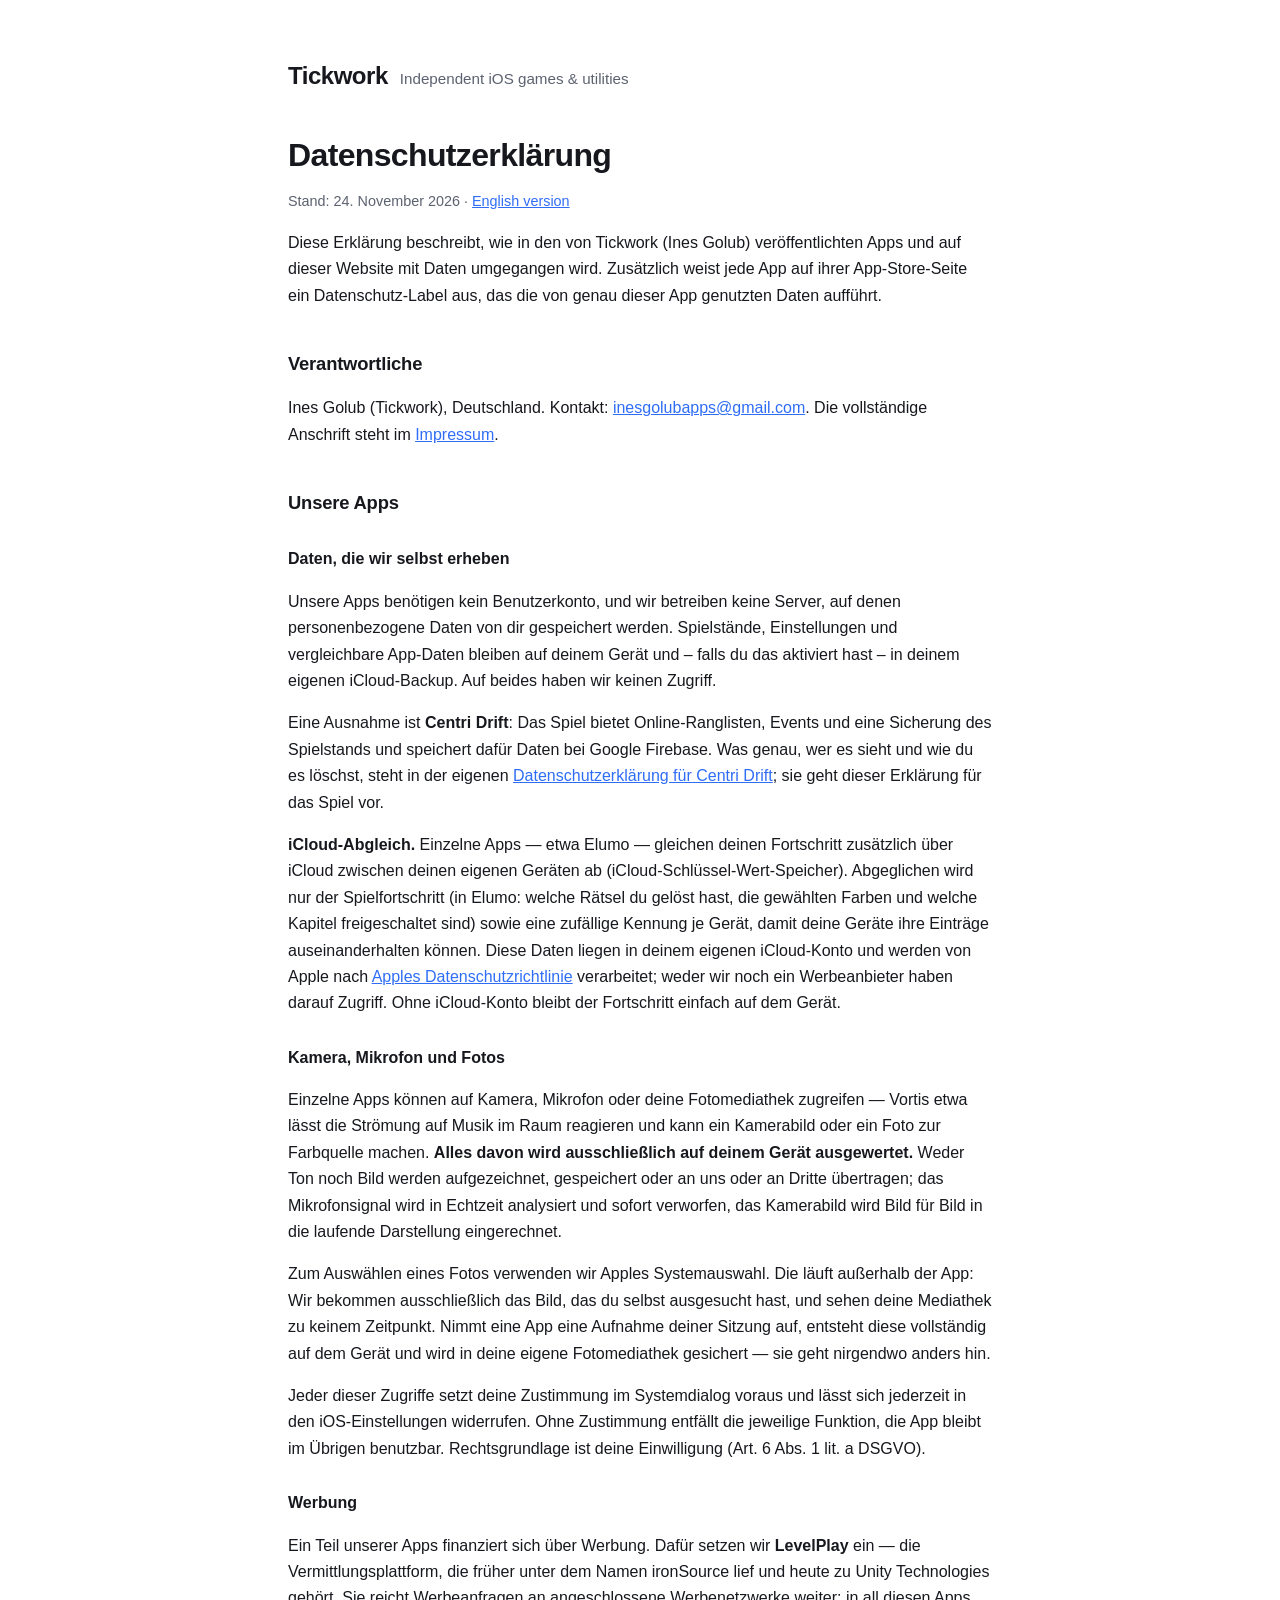
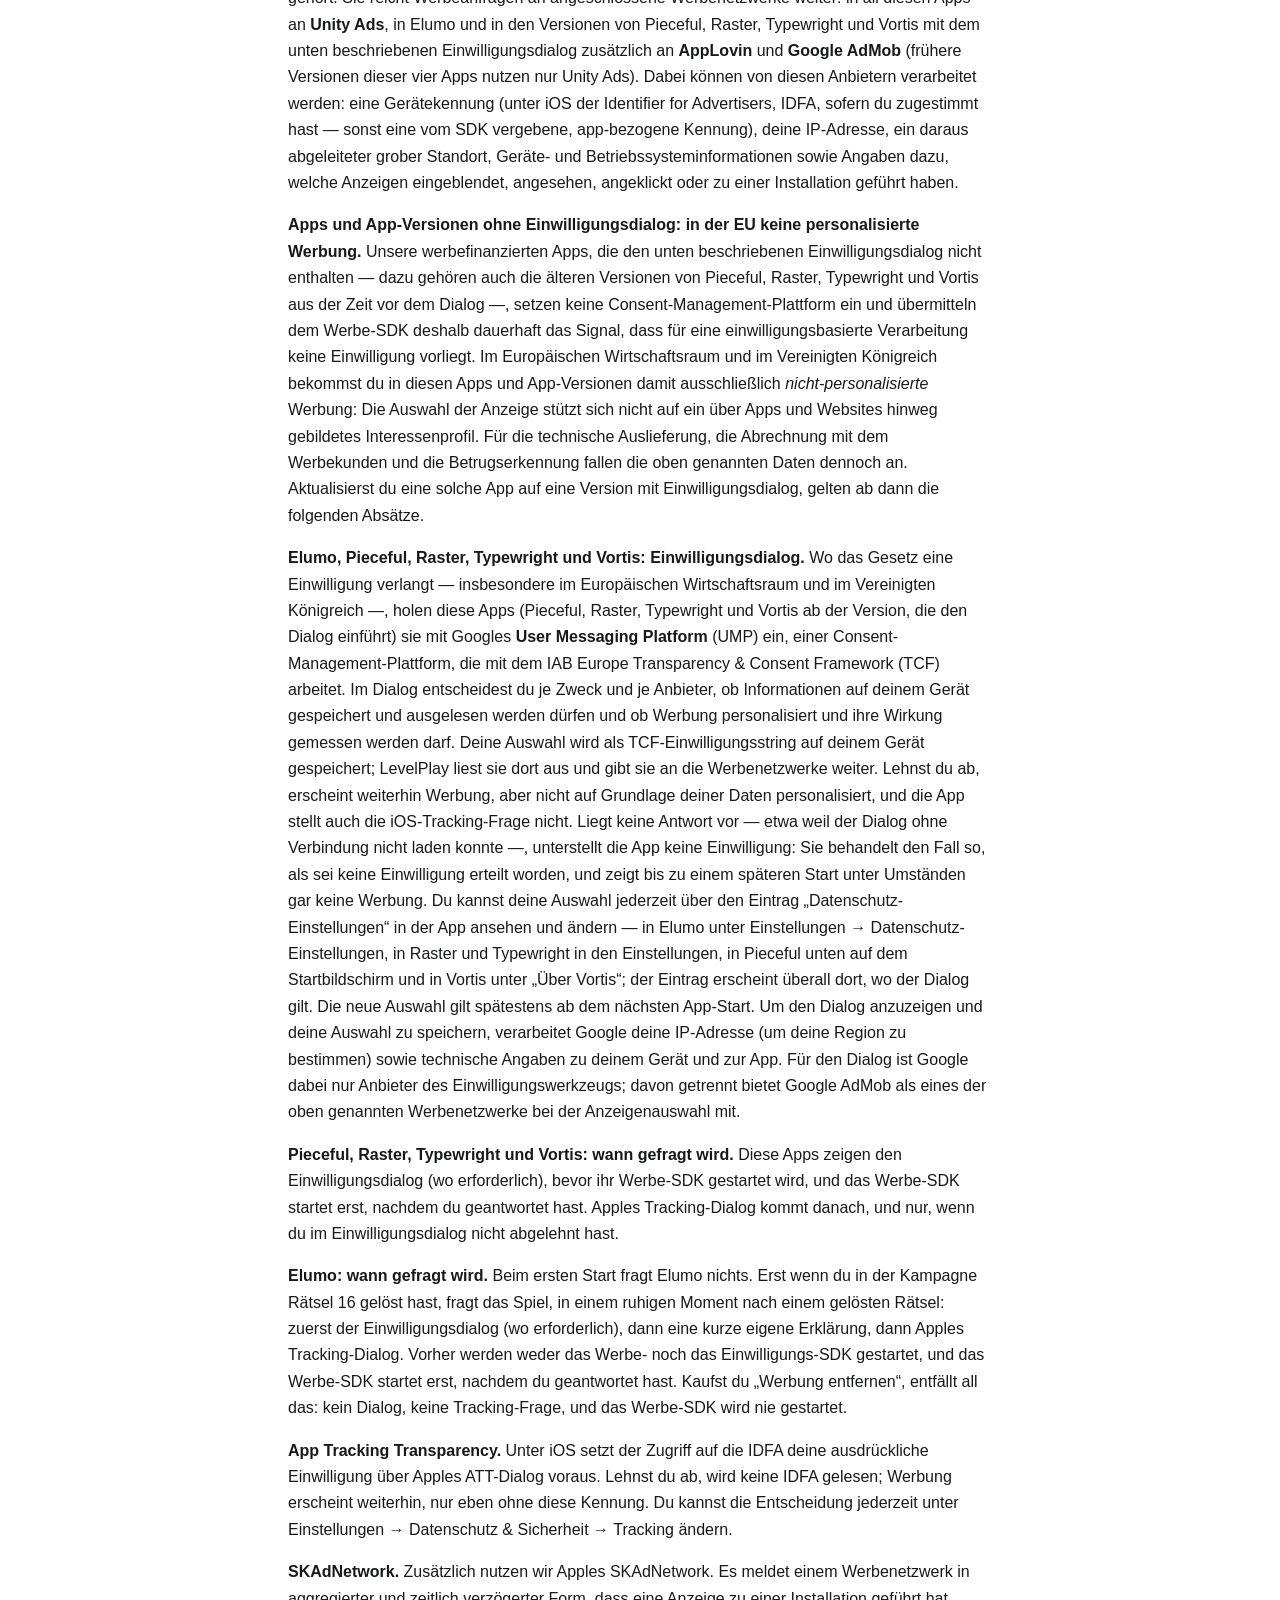
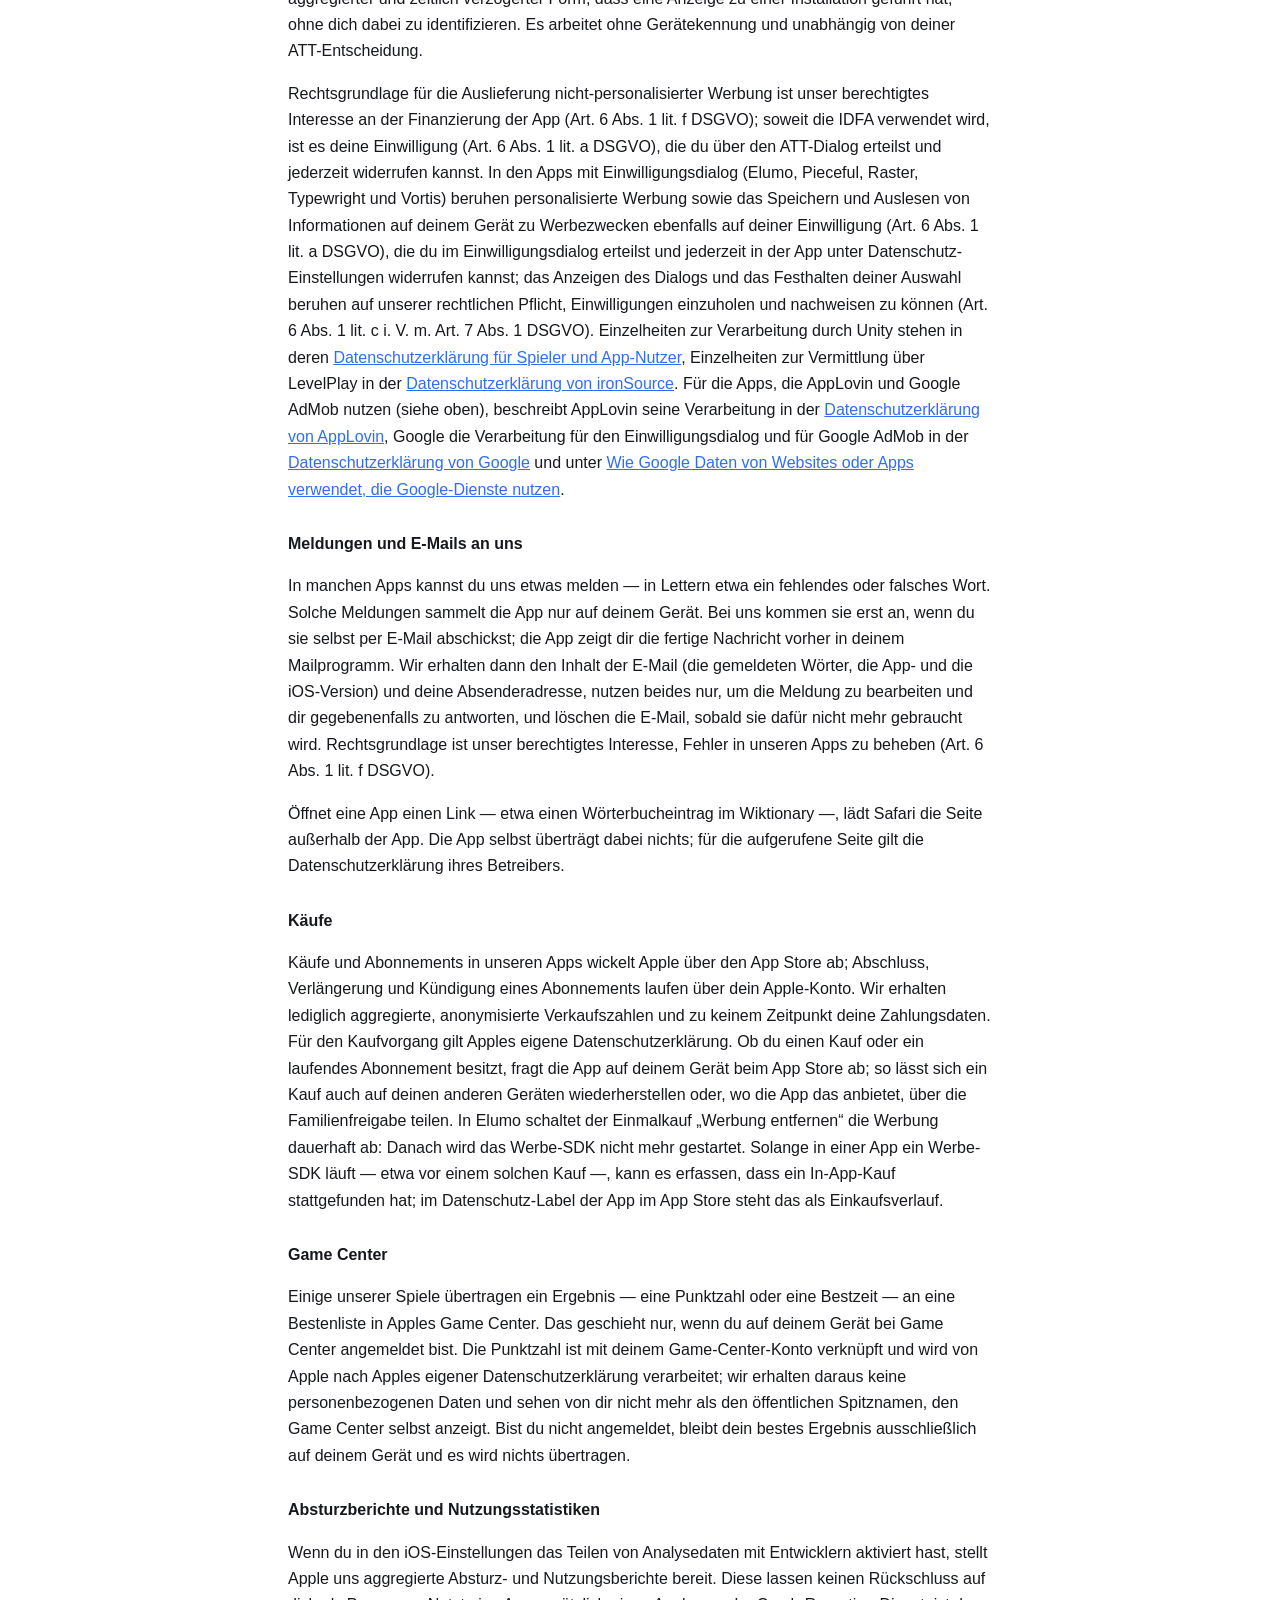
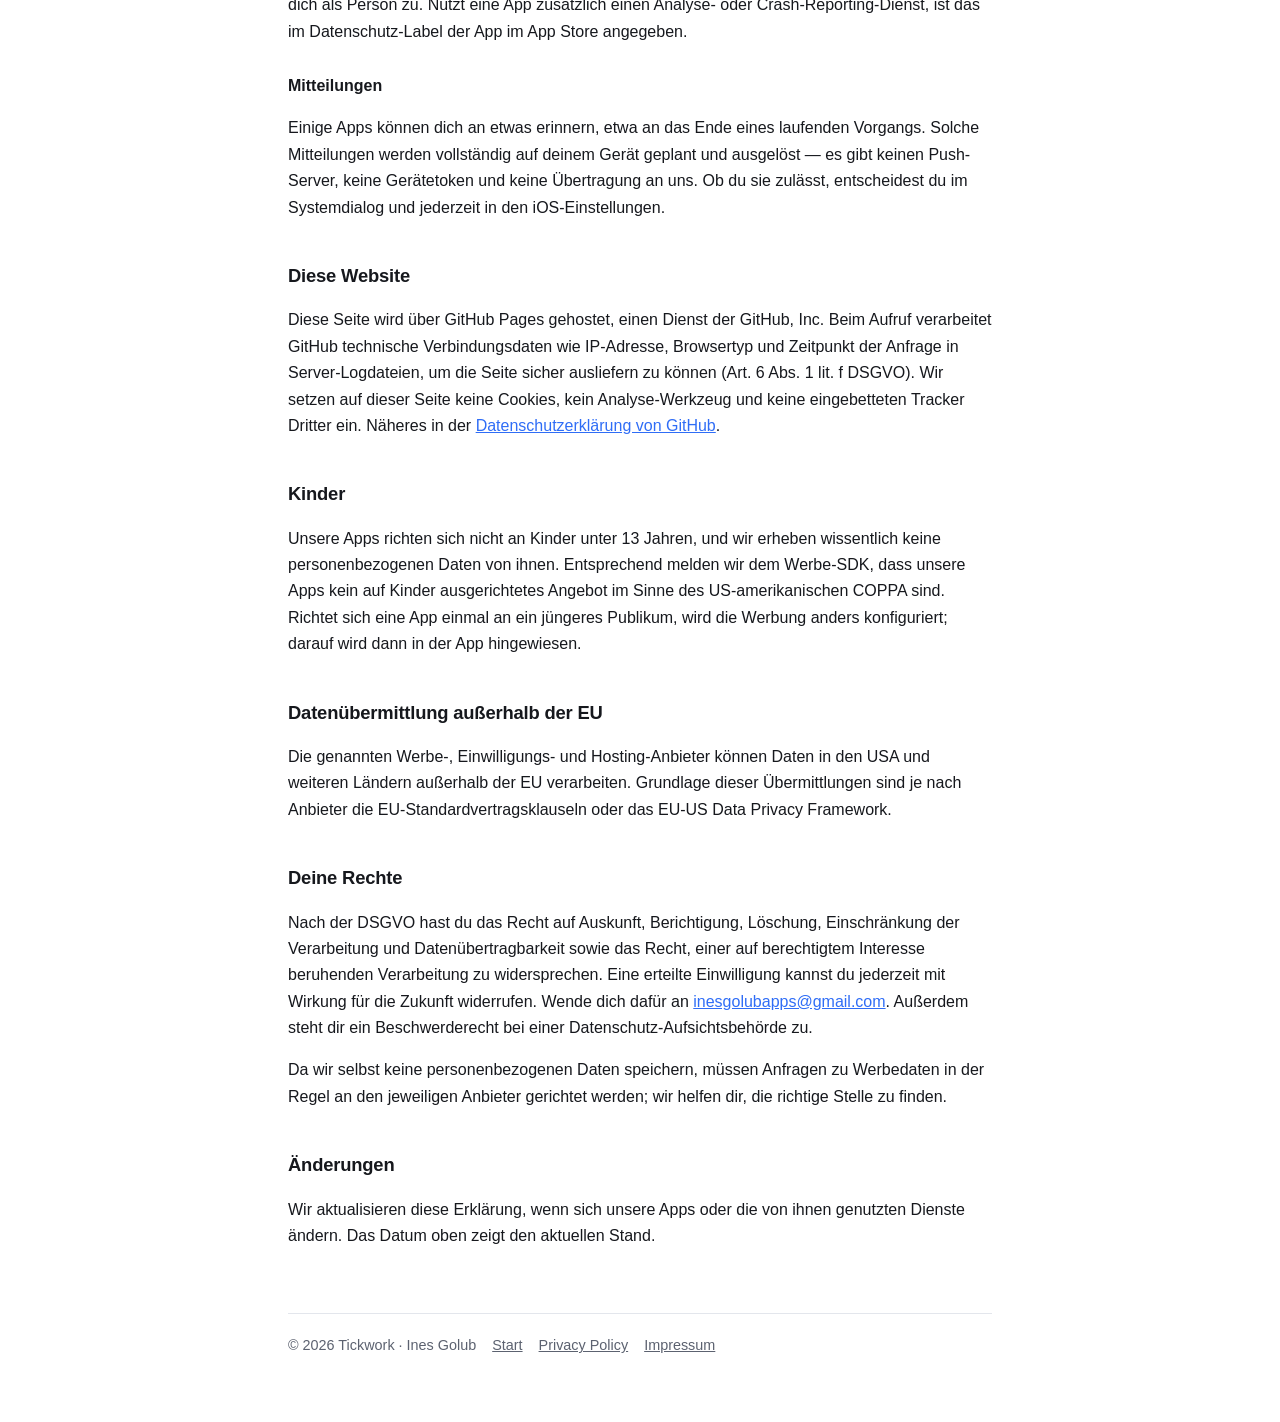
==== commit d0efc6bd: "Datenschutz: Abonnements (DE + EN), Stand 24.11.2026" ====
--- a/datenschutz.html
+++ b/datenschutz.html
@@ -16,7 +16,7 @@
   </header>
 
   <h1>Datenschutzerklärung</h1>
-  <p class="updated">Stand: 16. November 2026 · <a href="privacy.html">English version</a></p>
+  <p class="updated">Stand: 24. November 2026 · <a href="privacy.html">English version</a></p>
 
   <p>Diese Erklärung beschreibt, wie in den von Tickwork (Ines Golub) veröffentlichten Apps und auf dieser Website mit Daten umgegangen wird. Zusätzlich weist jede App auf ihrer App-Store-Seite ein Datenschutz-Label aus, das die von genau dieser App genutzten Daten aufführt.</p>
 
@@ -50,7 +50,7 @@
   <p>Öffnet eine App einen Link — etwa einen Wörterbucheintrag im Wiktionary —, lädt Safari die Seite außerhalb der App. Die App selbst überträgt dabei nichts; für die aufgerufene Seite gilt die Datenschutzerklärung ihres Betreibers.</p>
 
   <h3>Käufe</h3>
-  <p>Käufe innerhalb unserer Apps wickelt Apple über den App Store ab. Wir erhalten lediglich aggregierte, anonymisierte Verkaufszahlen und zu keinem Zeitpunkt deine Zahlungsdaten. Für den Kaufvorgang gilt Apples eigene Datenschutzerklärung. Ob du einen Kauf besitzt, fragt die App auf deinem Gerät beim App Store ab; so lässt sich ein Kauf auch auf deinen anderen Geräten wiederherstellen oder, wo die App das anbietet, über die Familienfreigabe teilen. In Elumo schaltet der Einmalkauf „Werbung entfernen“ die Werbung dauerhaft ab: Danach wird das Werbe-SDK nicht mehr gestartet. Solange in einer App ein Werbe-SDK läuft — etwa vor einem solchen Kauf —, kann es erfassen, dass ein In-App-Kauf stattgefunden hat; im Datenschutz-Label der App im App Store steht das als Einkaufsverlauf.</p>
+  <p>Käufe und Abonnements in unseren Apps wickelt Apple über den App Store ab; Abschluss, Verlängerung und Kündigung eines Abonnements laufen über dein Apple-Konto. Wir erhalten lediglich aggregierte, anonymisierte Verkaufszahlen und zu keinem Zeitpunkt deine Zahlungsdaten. Für den Kaufvorgang gilt Apples eigene Datenschutzerklärung. Ob du einen Kauf oder ein laufendes Abonnement besitzt, fragt die App auf deinem Gerät beim App Store ab; so lässt sich ein Kauf auch auf deinen anderen Geräten wiederherstellen oder, wo die App das anbietet, über die Familienfreigabe teilen. In Elumo schaltet der Einmalkauf „Werbung entfernen“ die Werbung dauerhaft ab: Danach wird das Werbe-SDK nicht mehr gestartet. Solange in einer App ein Werbe-SDK läuft — etwa vor einem solchen Kauf —, kann es erfassen, dass ein In-App-Kauf stattgefunden hat; im Datenschutz-Label der App im App Store steht das als Einkaufsverlauf.</p>
 
   <h3>Game Center</h3>
   <p>Einige unserer Spiele übertragen ein Ergebnis — eine Punktzahl oder eine Bestzeit — an eine Bestenliste in Apples Game Center. Das geschieht nur, wenn du auf deinem Gerät bei Game Center angemeldet bist. Die Punktzahl ist mit deinem Game-Center-Konto verknüpft und wird von Apple nach Apples eigener Datenschutzerklärung verarbeitet; wir erhalten daraus keine personenbezogenen Daten und sehen von dir nicht mehr als den öffentlichen Spitznamen, den Game Center selbst anzeigt. Bist du nicht angemeldet, bleibt dein bestes Ergebnis ausschließlich auf deinem Gerät und es wird nichts übertragen.</p>
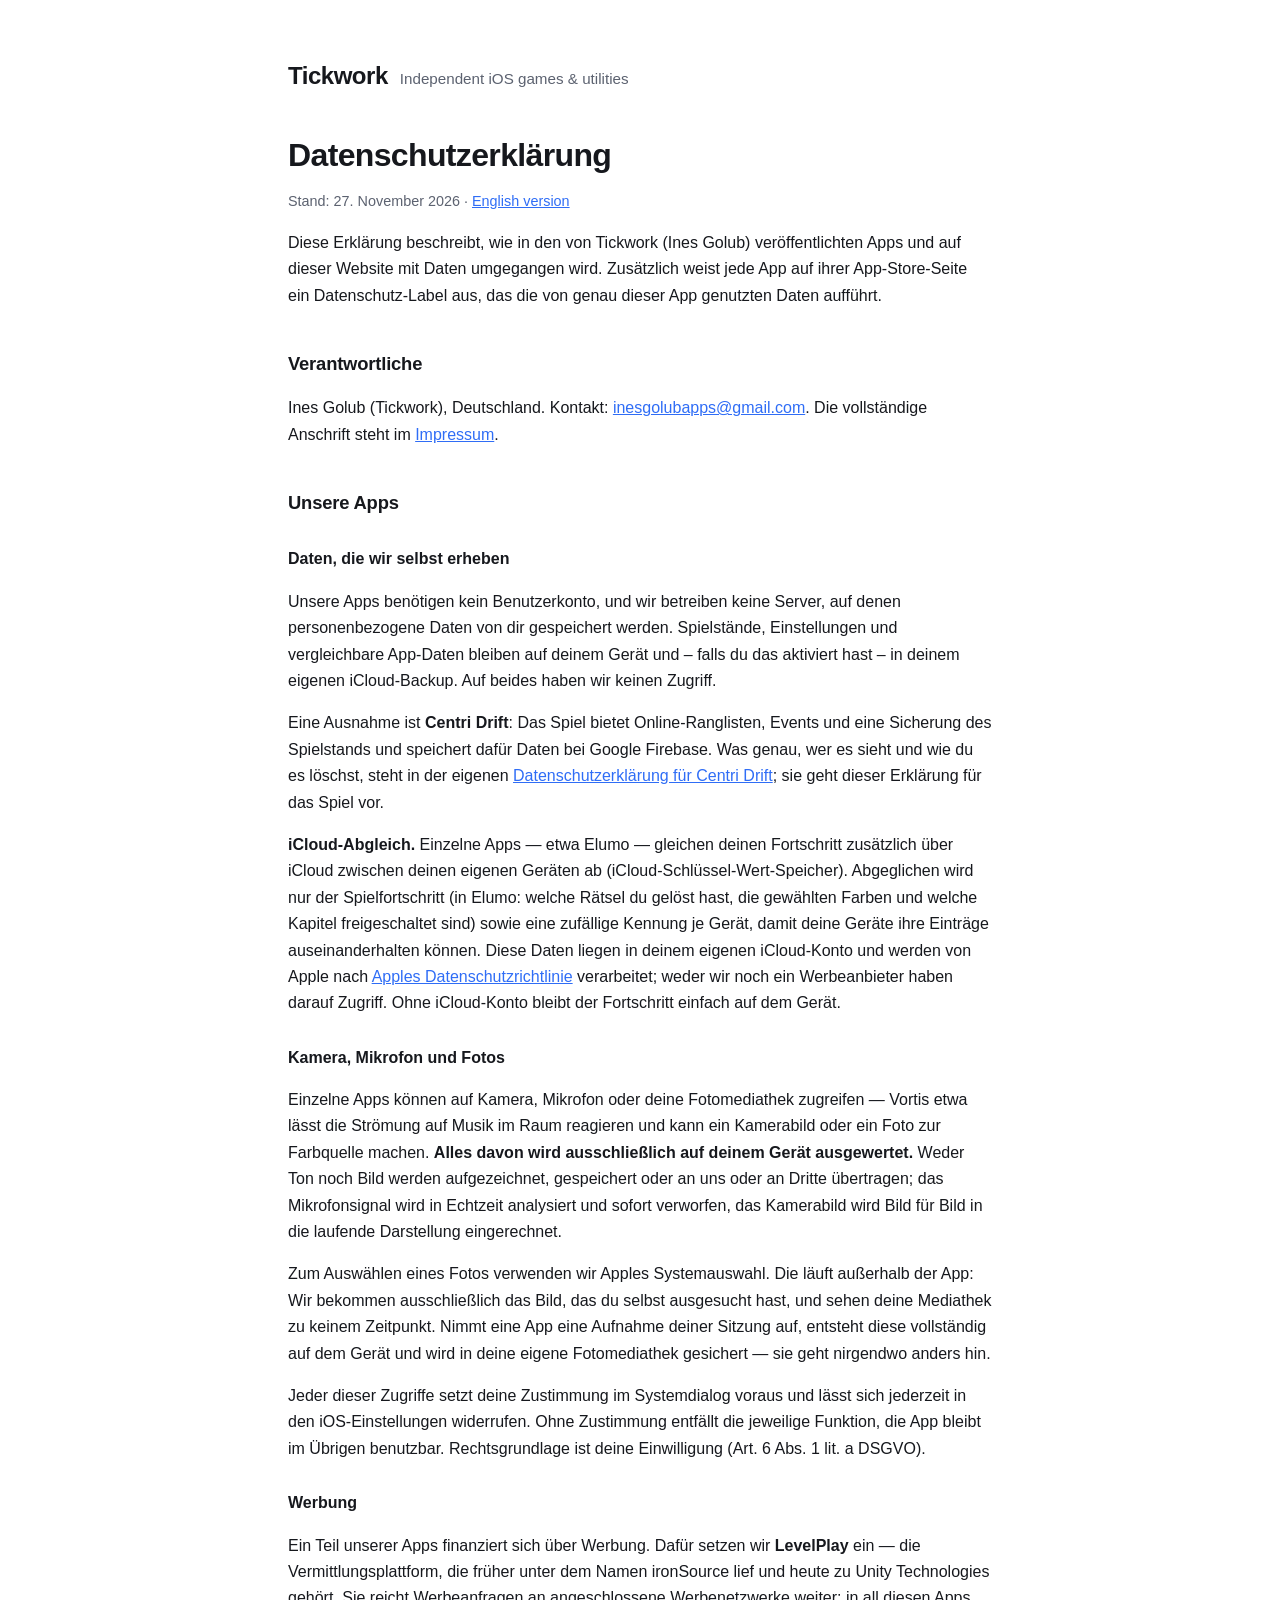
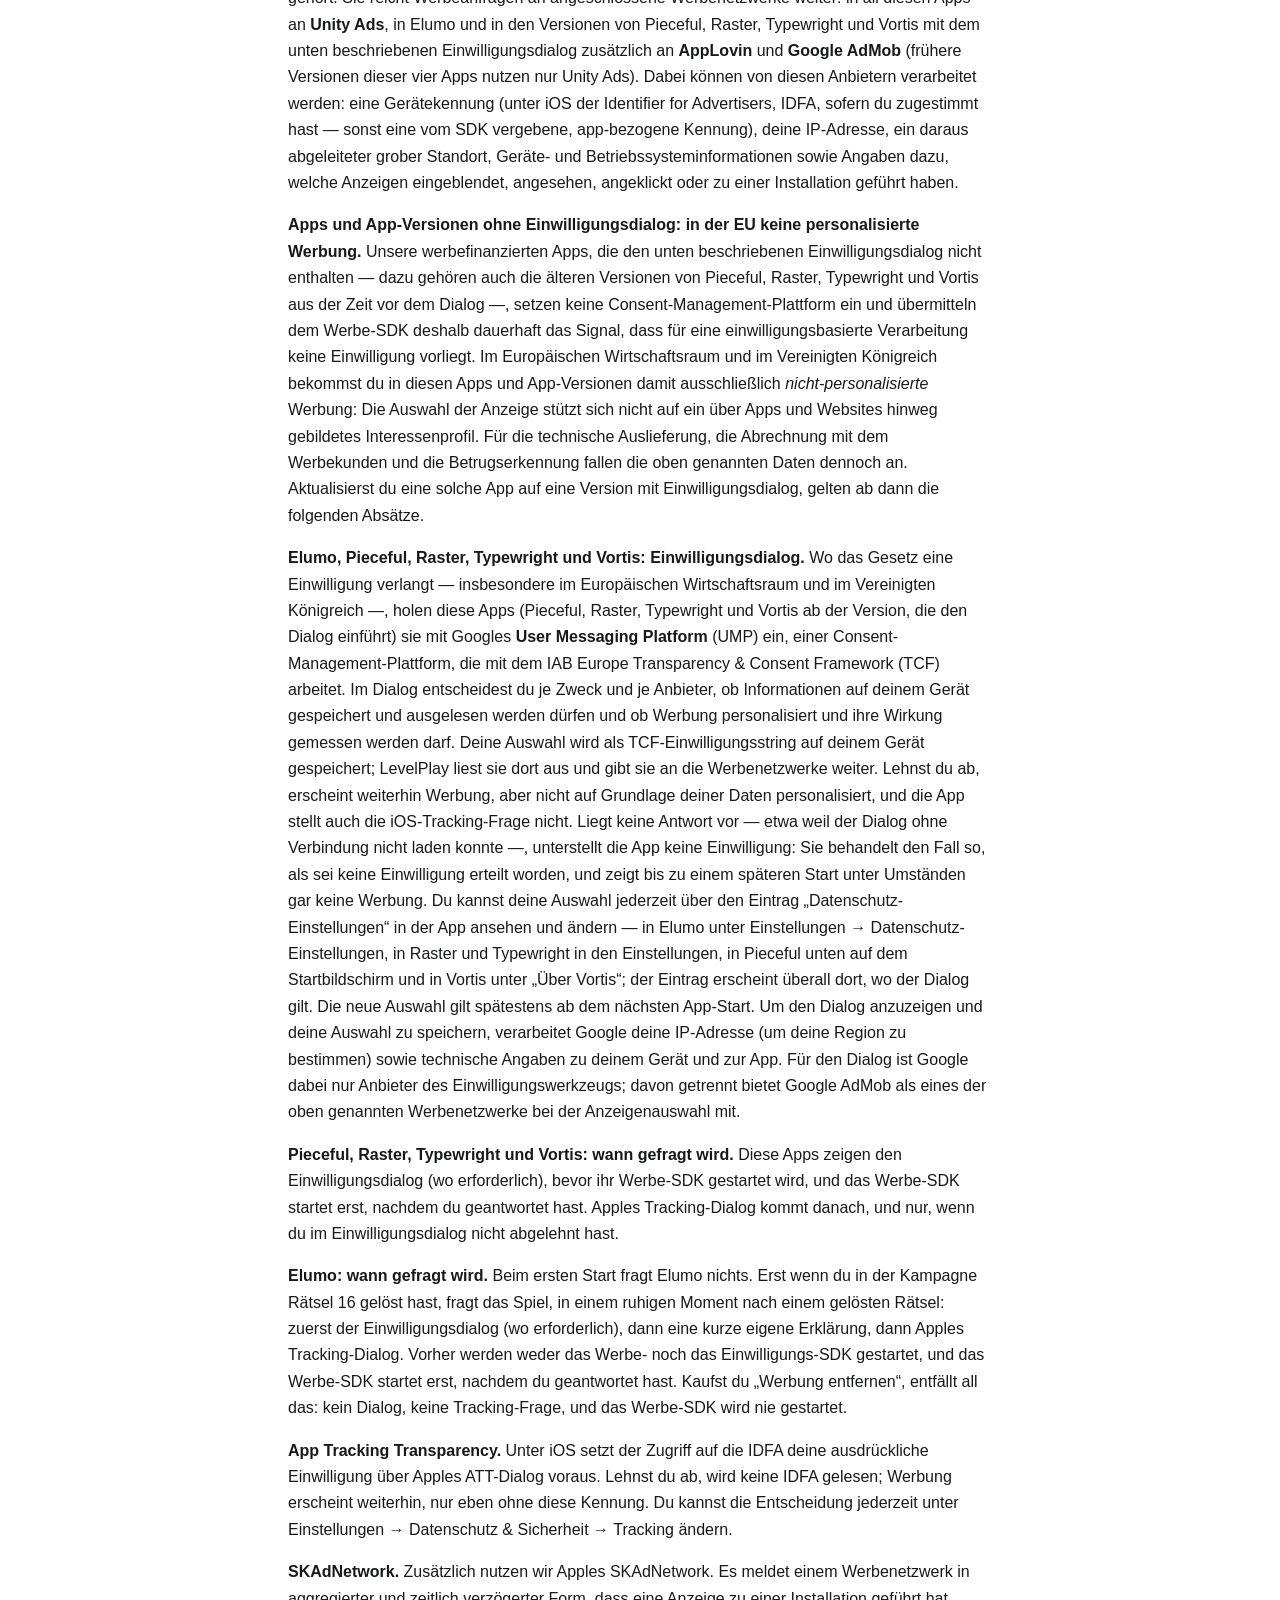
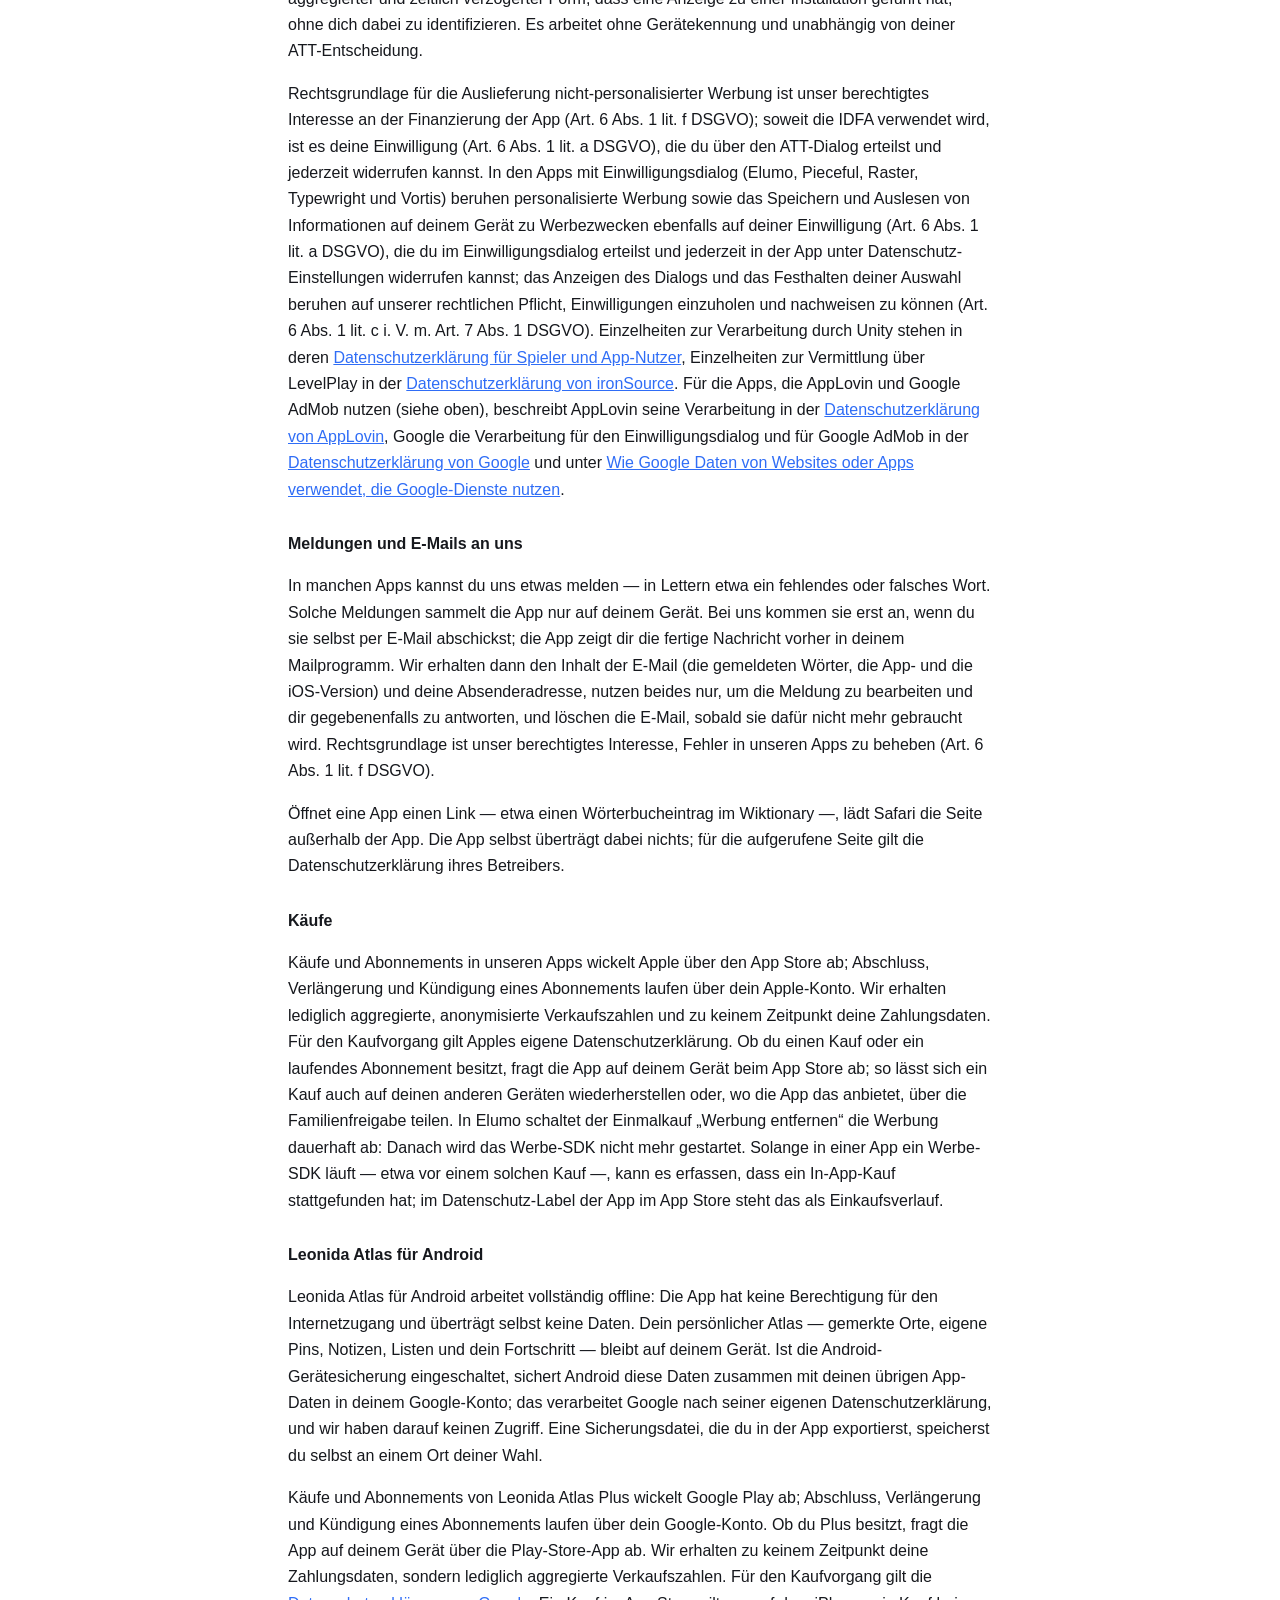
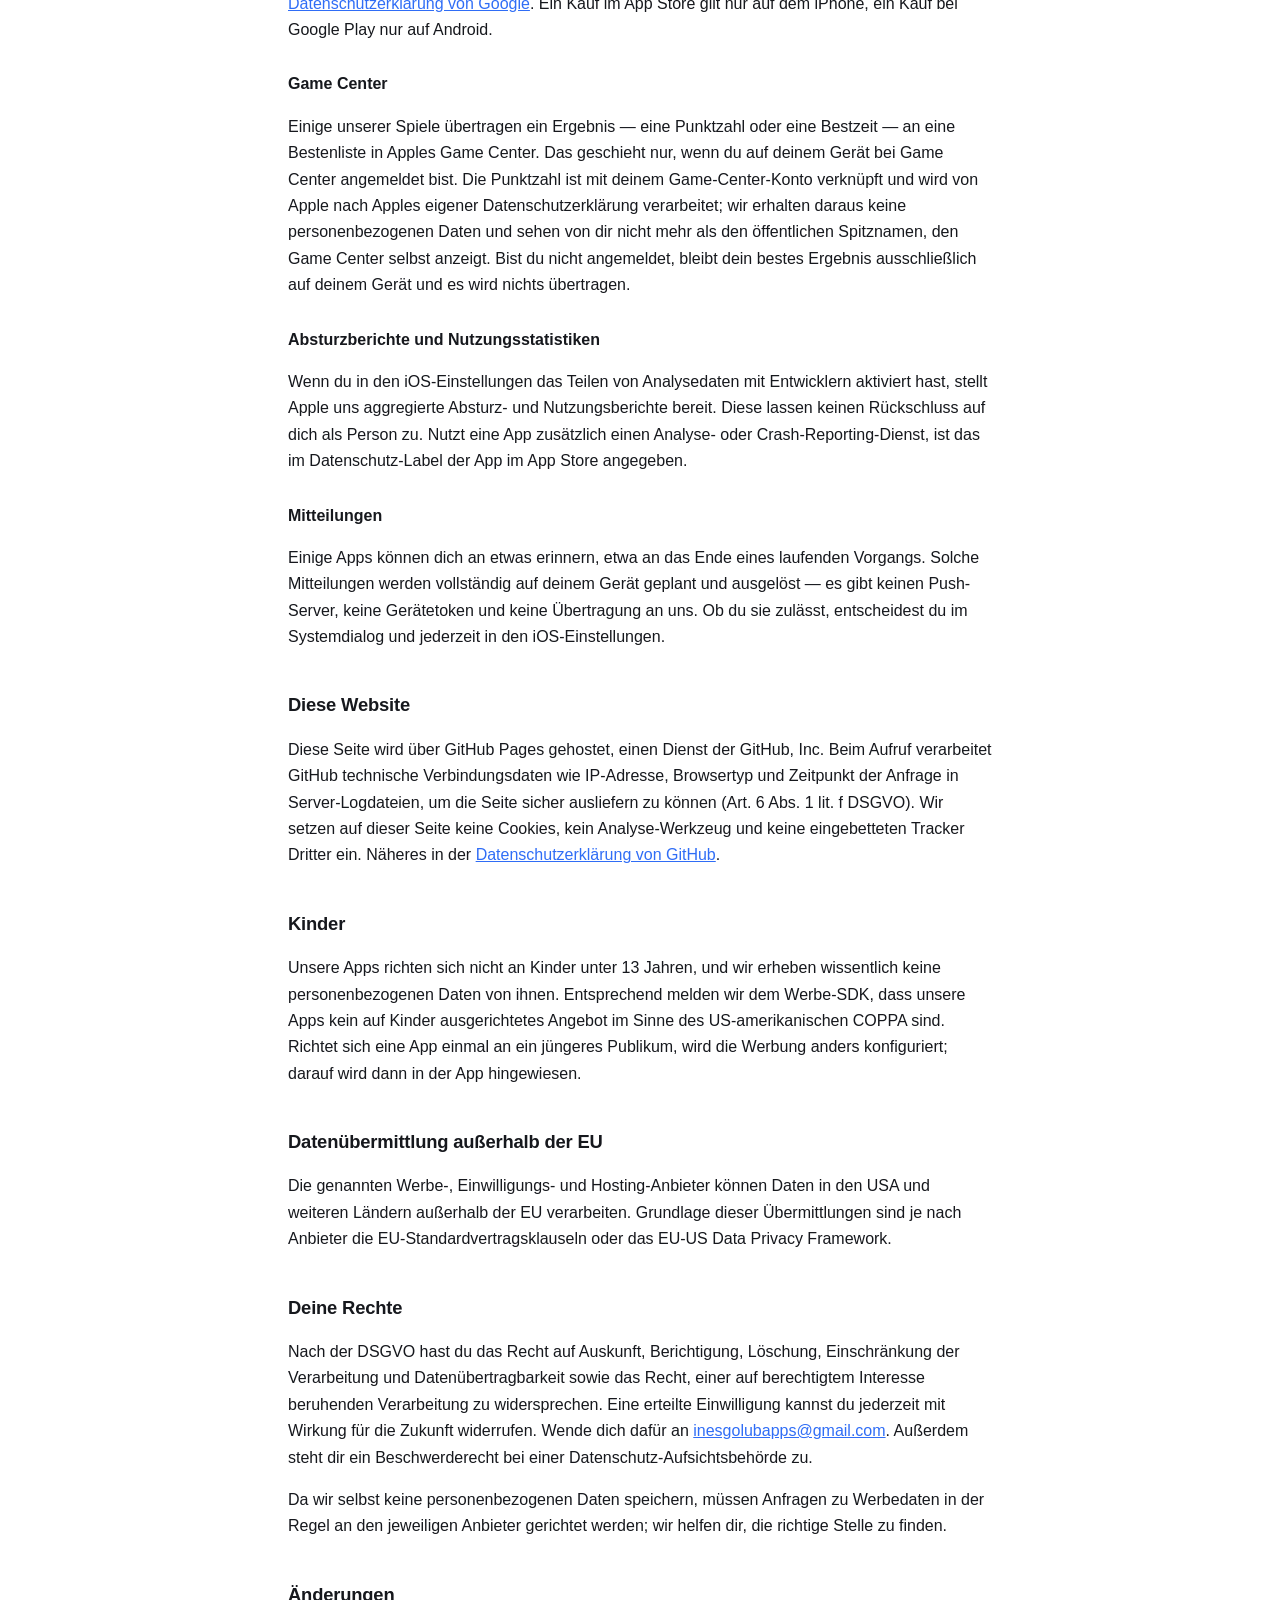
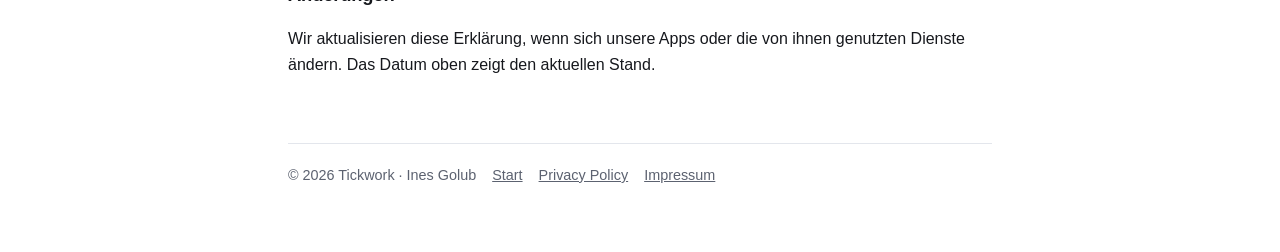
==== commit fb4175d0: "Datenschutz: Leonida Atlas für Android ergänzt (DE + EN), Stand 27.11.2026 Offline ohne Internet-Ber" ====
--- a/datenschutz.html
+++ b/datenschutz.html
@@ -16,7 +16,7 @@
   </header>
 
   <h1>Datenschutzerklärung</h1>
-  <p class="updated">Stand: 24. November 2026 · <a href="privacy.html">English version</a></p>
+  <p class="updated">Stand: 27. November 2026 · <a href="privacy.html">English version</a></p>
 
   <p>Diese Erklärung beschreibt, wie in den von Tickwork (Ines Golub) veröffentlichten Apps und auf dieser Website mit Daten umgegangen wird. Zusätzlich weist jede App auf ihrer App-Store-Seite ein Datenschutz-Label aus, das die von genau dieser App genutzten Daten aufführt.</p>
 
@@ -51,6 +51,10 @@
 
   <h3>Käufe</h3>
   <p>Käufe und Abonnements in unseren Apps wickelt Apple über den App Store ab; Abschluss, Verlängerung und Kündigung eines Abonnements laufen über dein Apple-Konto. Wir erhalten lediglich aggregierte, anonymisierte Verkaufszahlen und zu keinem Zeitpunkt deine Zahlungsdaten. Für den Kaufvorgang gilt Apples eigene Datenschutzerklärung. Ob du einen Kauf oder ein laufendes Abonnement besitzt, fragt die App auf deinem Gerät beim App Store ab; so lässt sich ein Kauf auch auf deinen anderen Geräten wiederherstellen oder, wo die App das anbietet, über die Familienfreigabe teilen. In Elumo schaltet der Einmalkauf „Werbung entfernen“ die Werbung dauerhaft ab: Danach wird das Werbe-SDK nicht mehr gestartet. Solange in einer App ein Werbe-SDK läuft — etwa vor einem solchen Kauf —, kann es erfassen, dass ein In-App-Kauf stattgefunden hat; im Datenschutz-Label der App im App Store steht das als Einkaufsverlauf.</p>
+
+  <h3>Leonida Atlas für Android</h3>
+  <p>Leonida Atlas für Android arbeitet vollständig offline: Die App hat keine Berechtigung für den Internetzugang und überträgt selbst keine Daten. Dein persönlicher Atlas — gemerkte Orte, eigene Pins, Notizen, Listen und dein Fortschritt — bleibt auf deinem Gerät. Ist die Android-Gerätesicherung eingeschaltet, sichert Android diese Daten zusammen mit deinen übrigen App-Daten in deinem Google-Konto; das verarbeitet Google nach seiner eigenen Datenschutzerklärung, und wir haben darauf keinen Zugriff. Eine Sicherungsdatei, die du in der App exportierst, speicherst du selbst an einem Ort deiner Wahl.</p>
+  <p>Käufe und Abonnements von Leonida Atlas Plus wickelt Google Play ab; Abschluss, Verlängerung und Kündigung eines Abonnements laufen über dein Google-Konto. Ob du Plus besitzt, fragt die App auf deinem Gerät über die Play-Store-App ab. Wir erhalten zu keinem Zeitpunkt deine Zahlungsdaten, sondern lediglich aggregierte Verkaufszahlen. Für den Kaufvorgang gilt die <a href="https://policies.google.com/privacy?hl=de" rel="noopener">Datenschutzerklärung von Google</a>. Ein Kauf im App Store gilt nur auf dem iPhone, ein Kauf bei Google Play nur auf Android.</p>
 
   <h3>Game Center</h3>
   <p>Einige unserer Spiele übertragen ein Ergebnis — eine Punktzahl oder eine Bestzeit — an eine Bestenliste in Apples Game Center. Das geschieht nur, wenn du auf deinem Gerät bei Game Center angemeldet bist. Die Punktzahl ist mit deinem Game-Center-Konto verknüpft und wird von Apple nach Apples eigener Datenschutzerklärung verarbeitet; wir erhalten daraus keine personenbezogenen Daten und sehen von dir nicht mehr als den öffentlichen Spitznamen, den Game Center selbst anzeigt. Bist du nicht angemeldet, bleibt dein bestes Ergebnis ausschließlich auf deinem Gerät und es wird nichts übertragen.</p>
